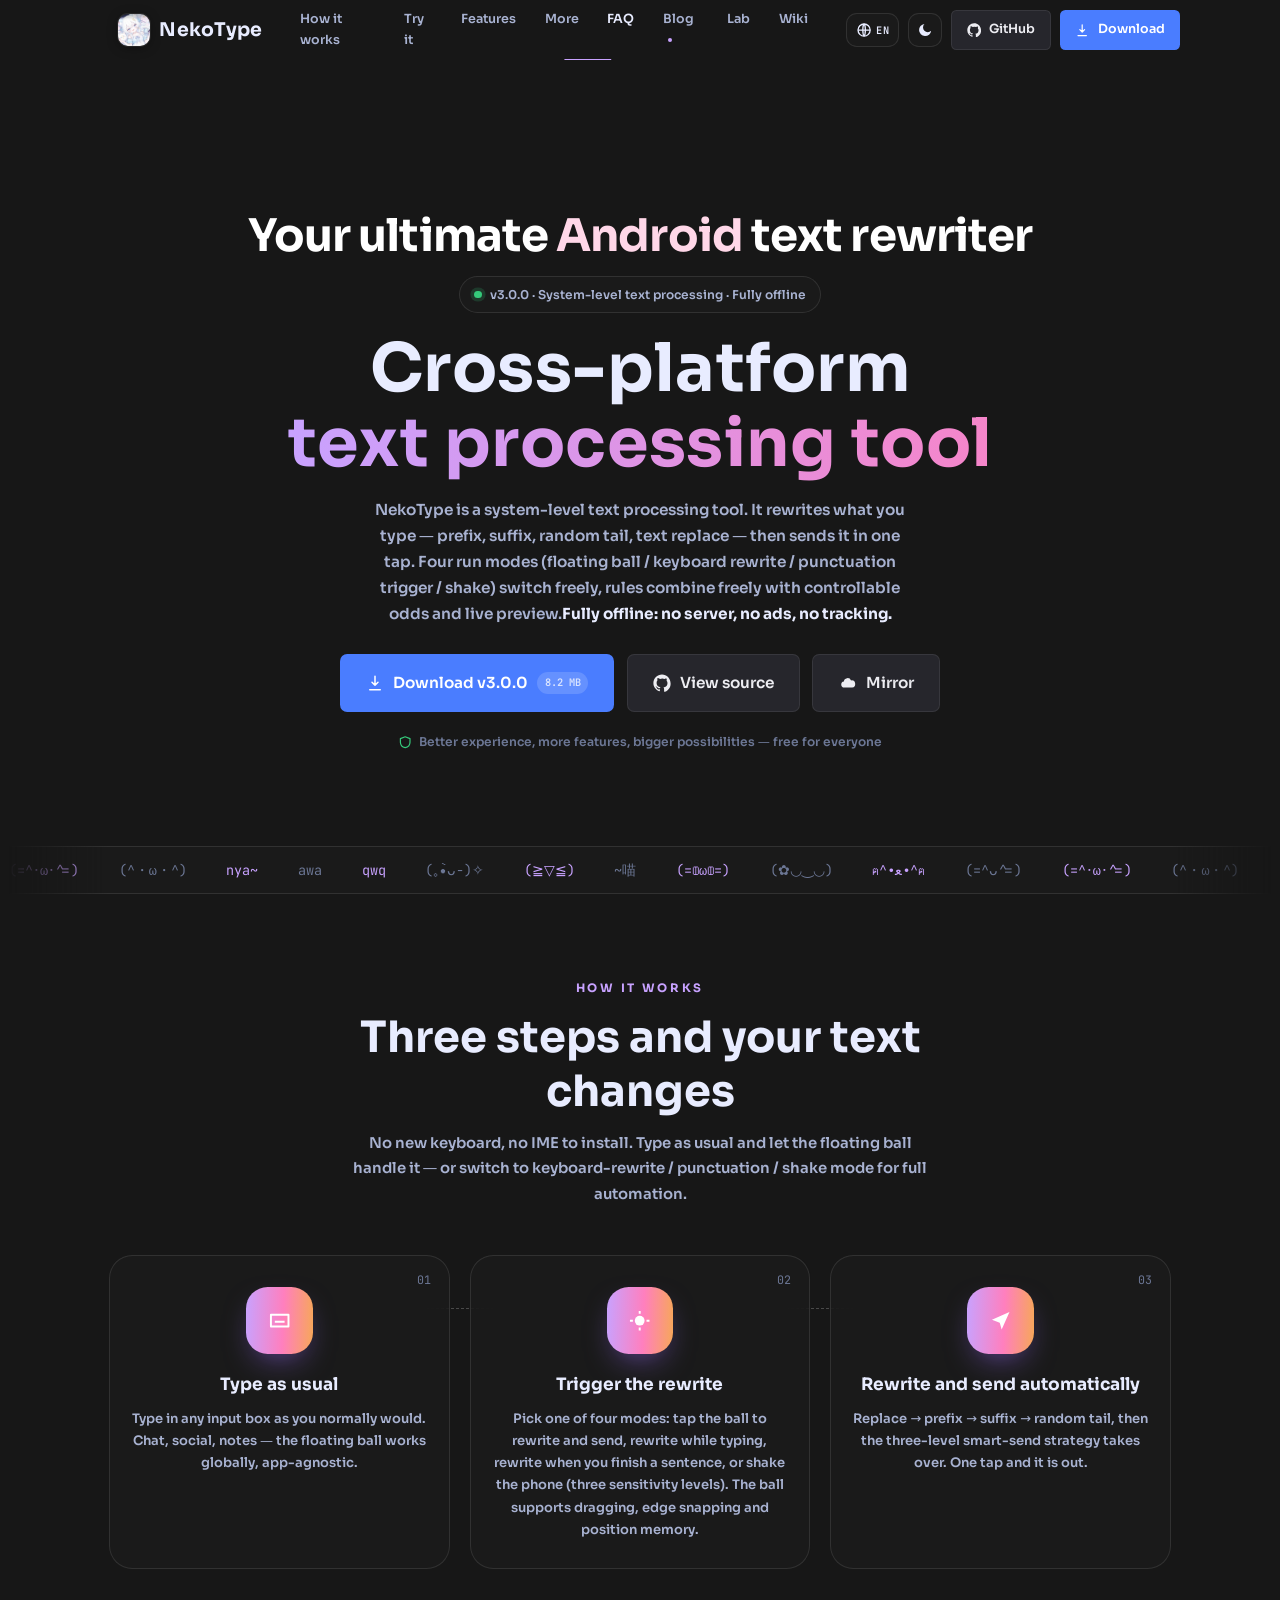
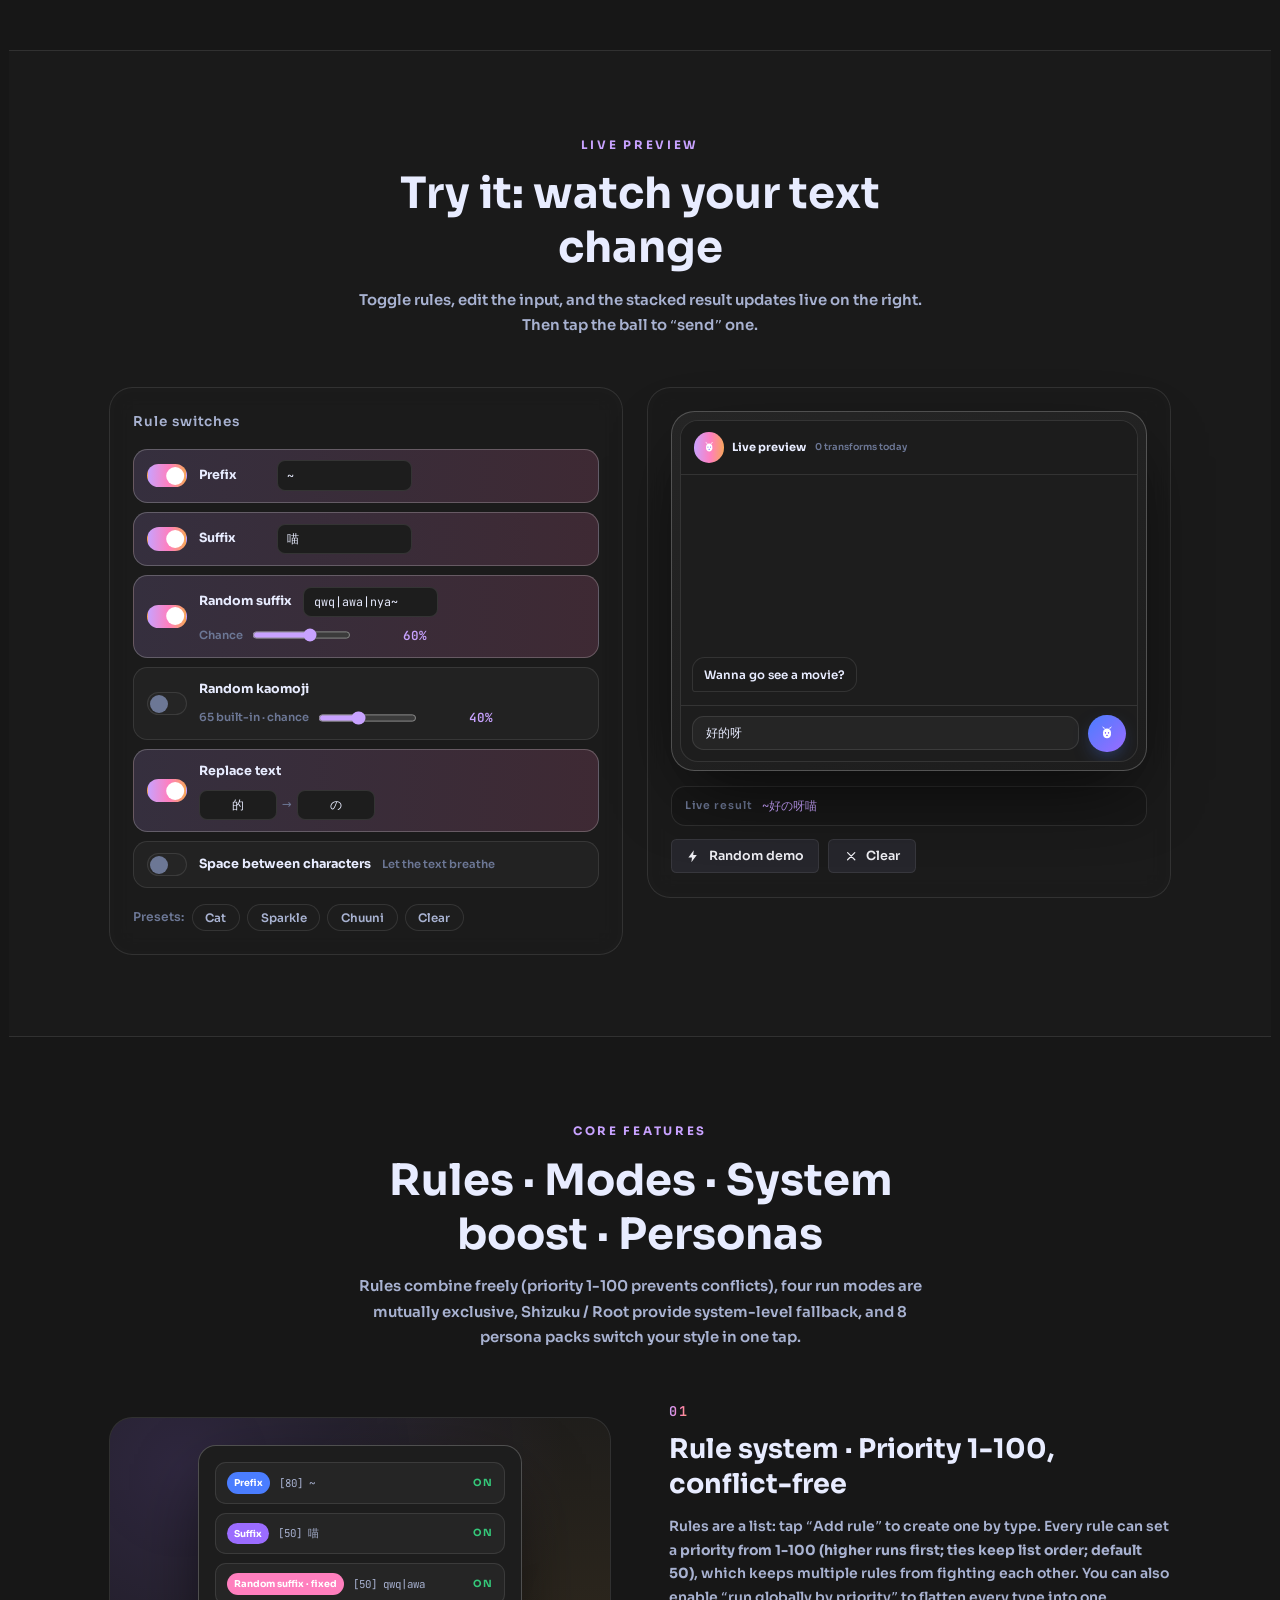
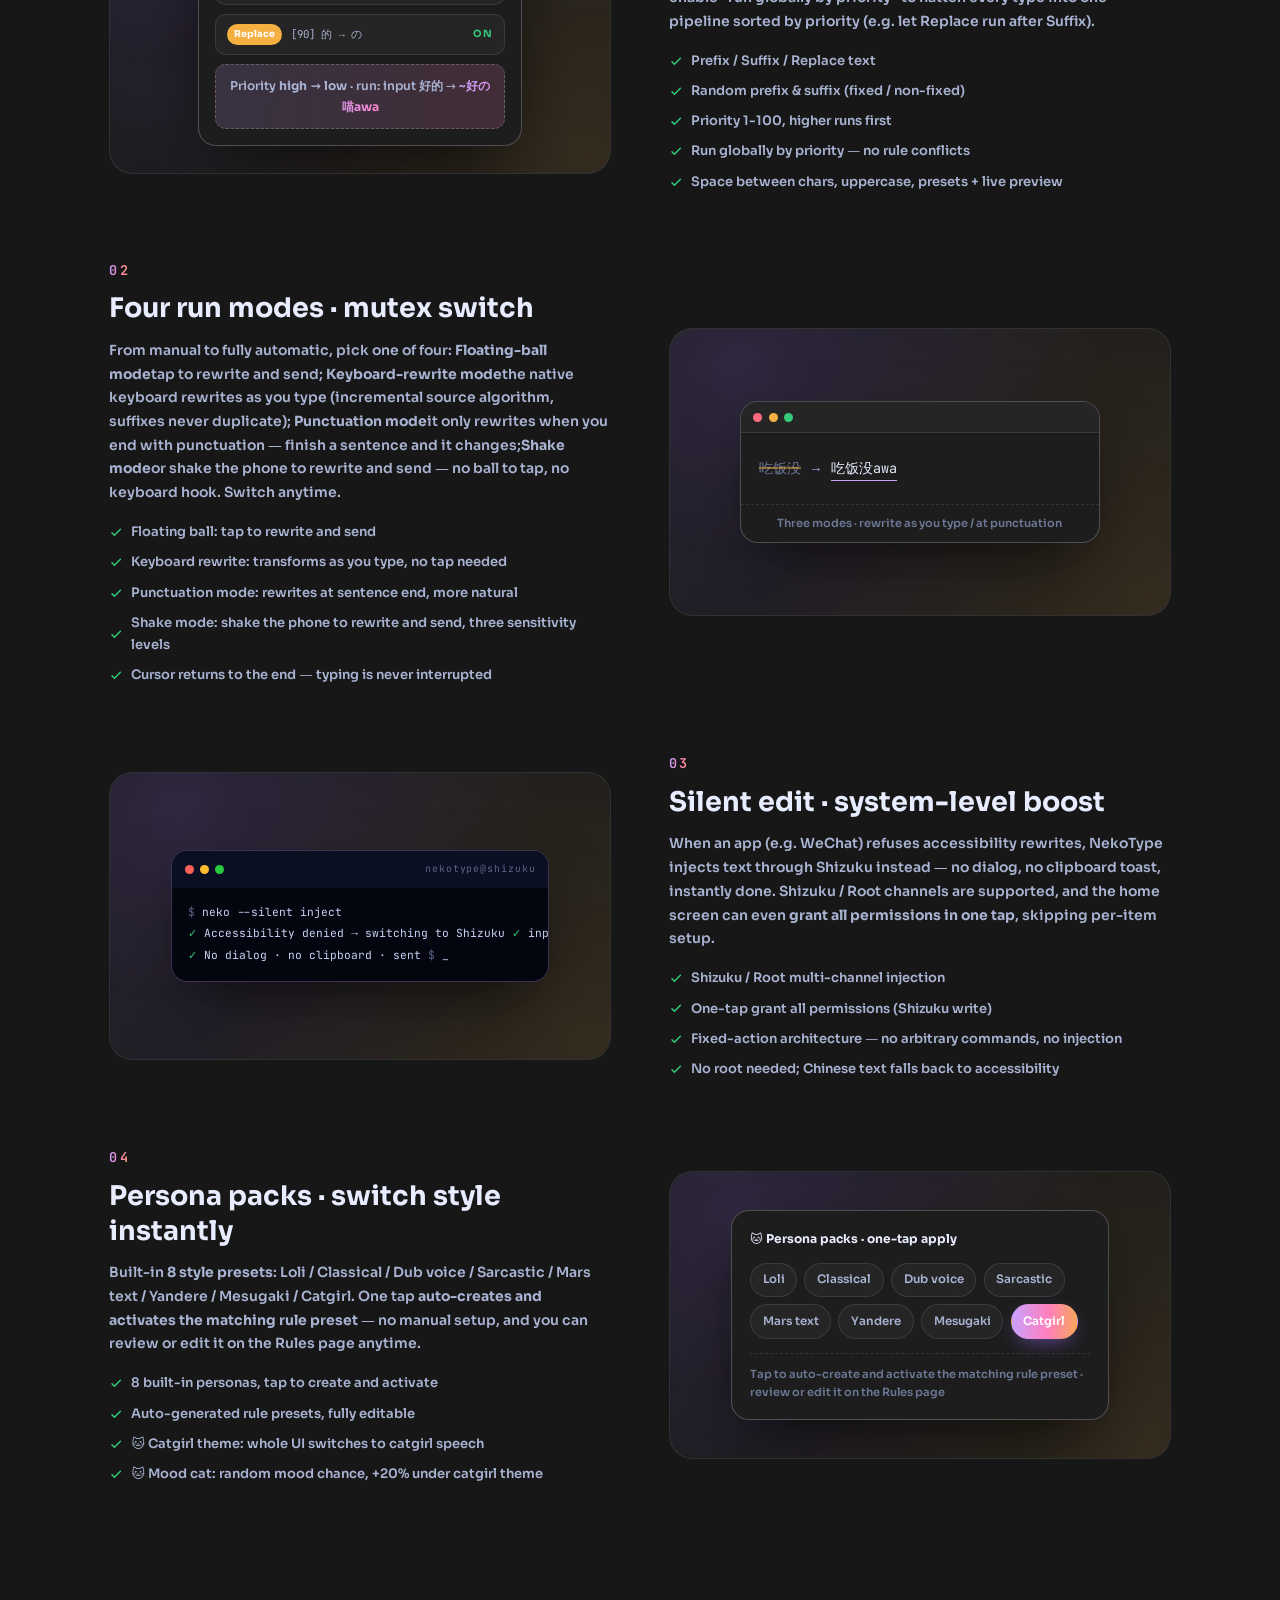
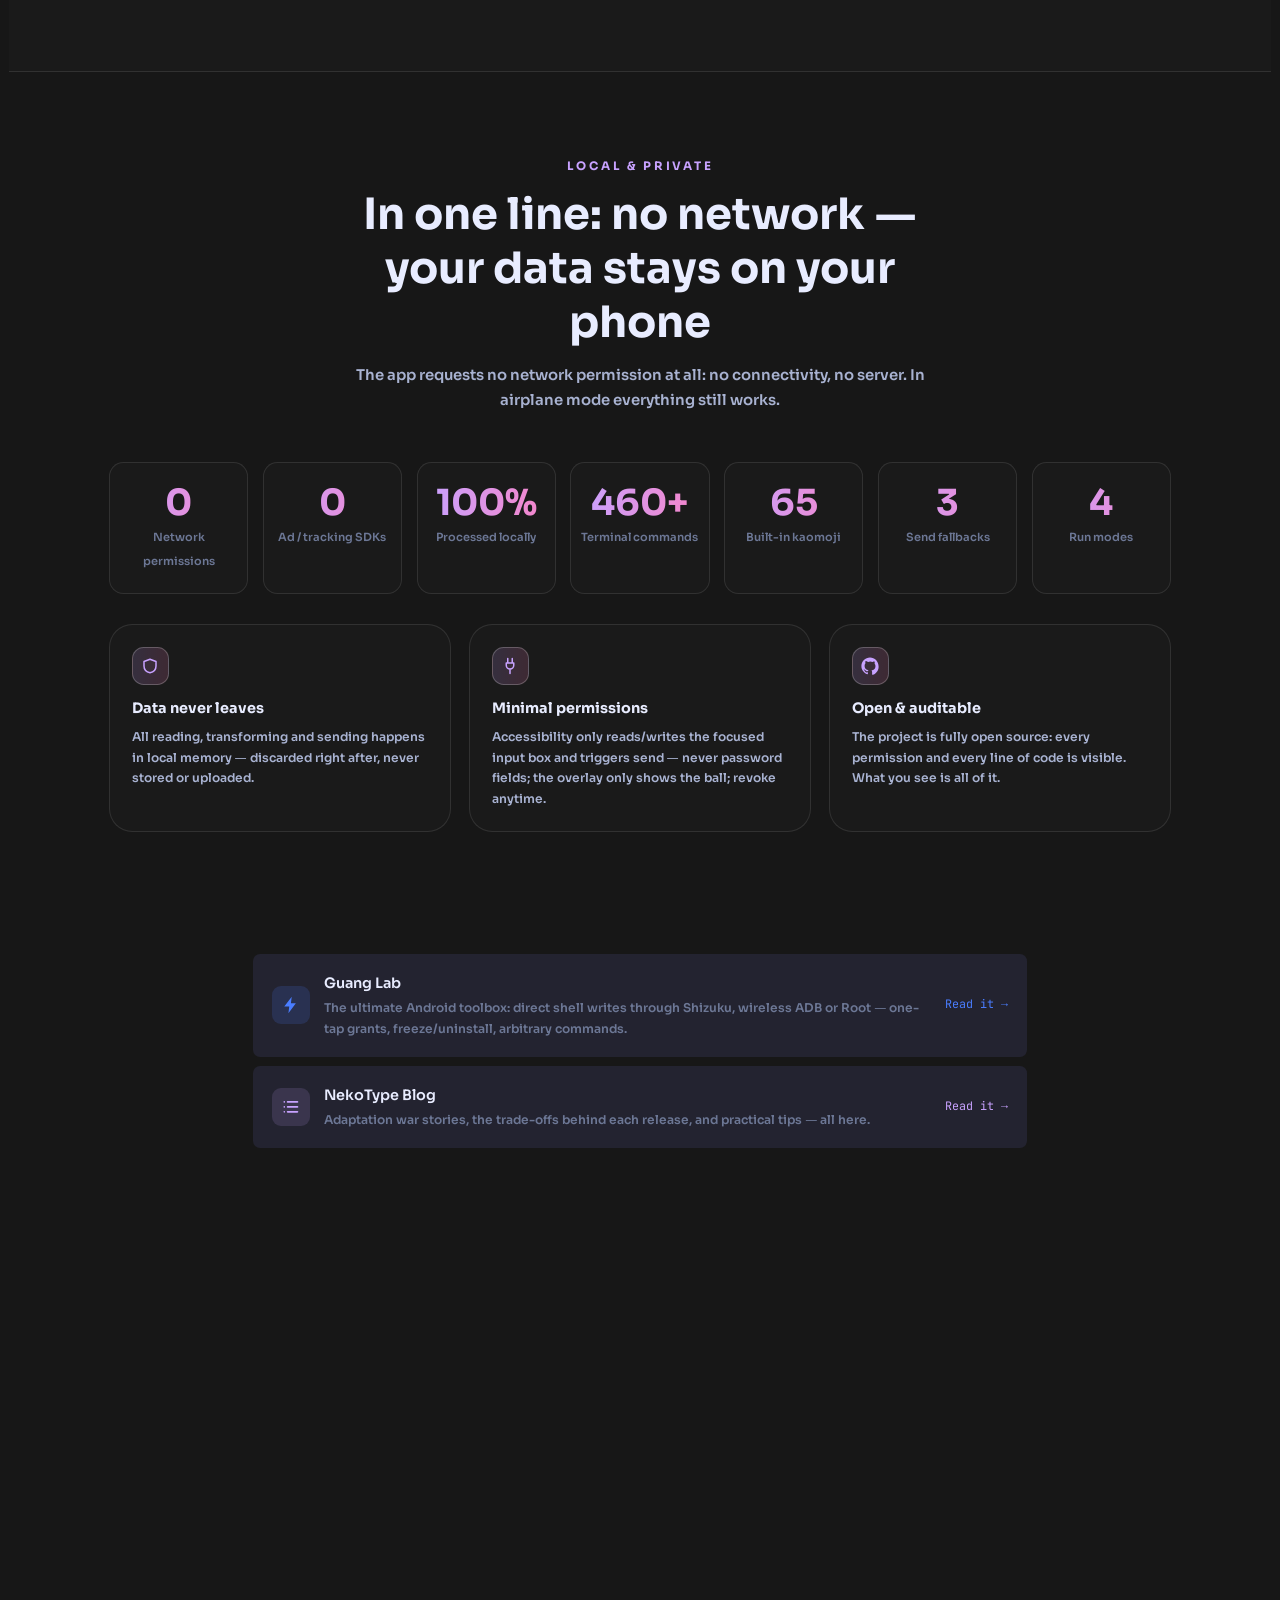
==== index.html @ 3c465253 "feat: 新增 /wiki/ 使用手册（13 章：安装权限/四模式/规则优先级/人设/注入/名单/终端/主题/隐私/模块/排查/版本史/校验），接进导航与页脚" ====
<!DOCTYPE html>
<html lang="zh-CN" data-theme="dark">
<head>
  <meta charset="UTF-8" />
  <meta name="viewport" content="width=device-width, initial-scale=1.0, viewport-fit=cover" />
  <meta name="color-scheme" content="dark light" />
  <title>NekoType · 全平台通用文本处理工具</title>
  <meta name="description" content="NekoType 是一款全平台通用的文本处理工具：屏幕边缘常驻悬浮球，一键为输入框文本应用前缀/后缀/随机尾缀/文本替换并自动发送。完全离线、无广告、无追踪。" />
  <meta http-equiv="content-language" content="zh-CN" />
  <meta name="language" content="zh-CN" />
  <meta property="og:locale" content="zh_CN" />
  <meta property="og:site_name" content="NekoType" />
  <link rel="alternate" hreflang="zh-CN" href="https://nekotype.top/" />
  <link rel="alternate" hreflang="x-default" href="https://nekotype.top/" />
  <meta name="theme-color" content="#0A0E1E" media="(prefers-color-scheme: dark)" />
  <meta name="theme-color" content="#F5F5F7" media="(prefers-color-scheme: light)" />

  <meta property="og:title" content="NekoType · 一键改写，一键发出" />
  <meta property="og:description" content="悬浮球 · 全平台文本处理工具 · 完全离线" />
  <!-- 换域名时改这一行 + 根目录 CNAME 文件，全站仅此两处写死了域名 -->
  <meta property="og:image" content="https://nekotype.top/assets/index.jpg" />
  <meta property="og:type" content="website" />

  <!-- 标签页图标 = NekoType 自己的图标（assets/index.jpg 缩小版，原图 247KB 不能直接当 favicon） -->
  <link rel="icon" type="image/png" sizes="32x32" href="assets/icon-32.png?v=2.9.1.52" />
  <link rel="icon" type="image/png" sizes="48x48" href="assets/icon-48.png?v=2.9.1.52" />
  <link rel="icon" type="image/png" sizes="192x192" href="assets/icon-192.png?v=2.9.1.52" />
  <link rel="apple-touch-icon" sizes="180x180" href="assets/icon-180.png?v=2.9.1.52" />

  <!-- 字体全部自托管在 assets/fonts/，不再依赖 fonts.googleapis.com（国内打不开） -->

  <!-- 首屏用到的两个字重：提前拉，别等布局后才发现要字体 -->
  <link rel="preload" as="font" type="font/woff2" crossorigin href="assets/fonts/sora-700.woff2" />
  <link rel="stylesheet" href="assets/css/style.css?v=2.9.1.52" />
</head>
<body>
  <div class="loadbar" id="loadBar" aria-hidden="true"></div>
  <!-- 背景为纯色（纯灰 / 纯白）：不再有星空 canvas、彩色光斑、漂浮颜文字 -->

  <!-- 可复用 SVG 图标库 -->
  <svg width="0" height="0" style="position:absolute" aria-hidden="true">
    <defs>
      <symbol id="i-neko" viewBox="0 0 64 64">
        <path d="M21 17 L14 8 L26 15 Z" fill="currentColor" opacity=".95"/>
        <path d="M43 17 L50 8 L38 15 Z" fill="currentColor" opacity=".95"/>
        <path d="M32 16 C23.6 16 18 22.2 18 29.6 V37 C18 44.6 24.4 51 32 51 C39.6 51 46 44.6 46 37 V29.6 C46 22.2 40.4 16 32 16 Z" fill="currentColor"/>
        <ellipse cx="26.5" cy="31.5" rx="2.3" ry="3" fill="#7C5CFF"/>
        <ellipse cx="37.5" cy="31.5" rx="2.3" ry="3" fill="#7C5CFF"/>
        <path d="M32 38.5 C30.2 38.5 28.8 39.7 28.8 41.1 C28.8 42.5 30.2 43.7 32 43.7 C33.8 43.7 35.2 42.5 35.2 41.1 C35.2 39.7 33.8 38.5 32 38.5 Z" fill="#7C5CFF"/>
      </symbol>
      <symbol id="i-paw" viewBox="0 0 24 24">
        <ellipse cx="12" cy="15.5" rx="4.6" ry="3.8" fill="currentColor"/>
        <circle cx="6.5" cy="9.5" r="1.9" fill="currentColor"/>
        <circle cx="17.5" cy="9.5" r="1.9" fill="currentColor"/>
        <circle cx="9.3" cy="6" r="1.6" fill="currentColor"/>
        <circle cx="14.7" cy="6" r="1.6" fill="currentColor"/>
      </symbol>
      <symbol id="i-github" viewBox="0 0 24 24"><path fill="currentColor" d="M12 .5C5.7.5.5 5.7.5 12c0 5.1 3.3 9.4 7.9 10.9.6.1.8-.2.8-.5v-2c-3.2.7-3.9-1.4-3.9-1.4-.5-1.3-1.3-1.7-1.3-1.7-1-.7.1-.7.1-.7 1.2.1 1.8 1.2 1.8 1.2 1 1.8 2.7 1.3 3.4 1 .1-.8.4-1.3.8-1.6-2.6-.3-5.3-1.3-5.3-5.7 0-1.3.5-2.3 1.2-3.1-.1-.3-.5-1.5.1-3.1 0 0 1-.3 3.3 1.2a11.5 11.5 0 0 1 6 0C17 5.6 18 5.9 18 5.9c.6 1.6.2 2.8.1 3.1.8.8 1.2 1.8 1.2 3.1 0 4.4-2.7 5.4-5.3 5.7.4.4.8 1.1.8 2.2v3.3c0 .3.2.6.8.5 4.6-1.5 7.9-5.8 7.9-10.9C23.5 5.7 18.3.5 12 .5z"/></symbol>
      <symbol id="i-download" viewBox="0 0 24 24"><path fill="none" stroke="currentColor" stroke-width="2" stroke-linecap="round" stroke-linejoin="round" d="M12 3v12m0 0l-4-4m4 4l4-4M5 21h14"/></symbol>
      <symbol id="i-cloud" viewBox="0 0 24 24"><path fill="currentColor" d="M7 18a4 4 0 01-.5-7.97 5 5 0 019.58-1.53A4.5 4.5 0 0117.5 18z"/></symbol>
      <symbol id="i-bolt" viewBox="0 0 24 24"><path fill="currentColor" d="M13 2L4 14h6l-1 8 9-12h-6z"/></symbol>
      <symbol id="i-shield" viewBox="0 0 24 24"><path fill="none" stroke="currentColor" stroke-width="2" stroke-linejoin="round" d="M12 3l8 3v6c0 5-3.4 8-8 9-4.6-1-8-4-8-9V6z"/></symbol>
      <symbol id="i-terminal" viewBox="0 0 24 24"><path fill="none" stroke="currentColor" stroke-width="2" stroke-linecap="round" stroke-linejoin="round" d="M4 5h16v14H4zM7 9l3 3-3 3m5 1h4"/></symbol>
      <symbol id="i-list" viewBox="0 0 24 24"><path fill="none" stroke="currentColor" stroke-width="2" stroke-linecap="round" d="M8 6h12M8 12h12M8 18h12M4 6h.01M4 12h.01M4 18h.01"/></symbol>
      <symbol id="i-keyboard" viewBox="0 0 24 24"><path fill="none" stroke="currentColor" stroke-width="2" stroke-linejoin="round" d="M3 6h18v12H3zM7 9h.01M11 9h.01M15 9h.01M7 13h10"/></symbol>
      <symbol id="i-ghost" viewBox="0 0 24 24"><path fill="none" stroke="currentColor" stroke-width="2" stroke-linejoin="round" d="M5 21v-9a7 7 0 0114 0v9l-2.5-2-2.5 2-2-2-2 2-2.5-2zM9 11h.01M15 11h.01"/></symbol>
      <symbol id="i-ban" viewBox="0 0 24 24"><circle cx="12" cy="12" r="9" fill="none" stroke="currentColor" stroke-width="2"/><path fill="none" stroke="currentColor" stroke-width="2" stroke-linecap="round" d="M6 6l12 12"/></symbol>
      <symbol id="i-send" viewBox="0 0 24 24"><path fill="currentColor" d="M3 11l18-8-8 18-2-7z"/></symbol>
      <symbol id="i-log" viewBox="0 0 24 24"><path fill="none" stroke="currentColor" stroke-width="2" stroke-linecap="round" stroke-linejoin="round" d="M5 4h10l4 4v12H5zM14 4v5h5M8 13h8M8 17h5"/></symbol>
      <symbol id="i-database" viewBox="0 0 24 24"><path fill="none" stroke="currentColor" stroke-width="2" d="M12 4c4.4 0 8 1.3 8 3s-3.6 3-8 3-8-1.3-8-3 3.6-3 8-3zM4 7v5c0 1.7 3.6 3 8 3s8-1.3 8-3V7M4 12v5c0 1.7 3.6 3 8 3s8-1.3 8-3v-5"/></symbol>
      <symbol id="i-globe" viewBox="0 0 24 24"><circle cx="12" cy="12" r="9" fill="none" stroke="currentColor" stroke-width="2"/><path fill="none" stroke="currentColor" stroke-width="2" d="M3 12h18M12 3c2.5 2.5 2.5 15 0 18M12 3c-2.5 2.5-2.5 15 0 18"/></symbol>
      <symbol id="i-lock" viewBox="0 0 24 24"><rect x="5" y="11" width="14" height="9" rx="2" fill="none" stroke="currentColor" stroke-width="2"/><path fill="none" stroke="currentColor" stroke-width="2" d="M8 11V7a4 4 0 018 0v4"/></symbol>
      <symbol id="i-heart" viewBox="0 0 24 24"><path fill="currentColor" d="M12 21s-7-4.5-9.5-9C1 8.5 3 5 6.5 5 8.5 5 12 8 12 8s3.5-3 5.5-3C21 5 23 8.5 21.5 12 19 16.5 12 21 12 21z"/></symbol>
      <symbol id="i-plug" viewBox="0 0 24 24"><path fill="none" stroke="currentColor" stroke-width="2" stroke-linecap="round" stroke-linejoin="round" d="M9 2v6M15 2v6M7 8h10v3a5 5 0 01-5 5 5 5 0 01-5-5zM12 16v6"/></symbol>
      <symbol id="i-fab" viewBox="0 0 24 24"><circle cx="12" cy="12" r="5" fill="currentColor"/><path fill="none" stroke="currentColor" stroke-width="2" d="M12 2v3M12 19v3M2 12h3M19 12h3"/></symbol>
      <symbol id="i-check" viewBox="0 0 24 24"><path fill="none" stroke="currentColor" stroke-width="2.5" stroke-linecap="round" stroke-linejoin="round" d="M5 13l4 4L19 7"/></symbol>
      <symbol id="i-arrow" viewBox="0 0 24 24"><path fill="none" stroke="currentColor" stroke-width="2" stroke-linecap="round" stroke-linejoin="round" d="M5 12h14M13 6l6 6-6 6"/></symbol>
      <symbol id="i-star" viewBox="0 0 24 24"><path fill="currentColor" d="M12 2l3 6.5 7 1-5 4.8 1.3 7L12 18l-6.3 3.3L7 14.3 2 9.5l7-1z"/></symbol>
      <symbol id="i-sun" viewBox="0 0 24 24"><circle cx="12" cy="12" r="4" fill="none" stroke="currentColor" stroke-width="2"/><path fill="none" stroke="currentColor" stroke-width="2" stroke-linecap="round" d="M12 2v2M12 20v2M2 12h2M20 12h2M5 5l1.5 1.5M17.5 17.5L19 19M19 5l-1.5 1.5M6.5 17.5L5 19"/></symbol>
      <symbol id="i-moon" viewBox="0 0 24 24"><path fill="currentColor" d="M21 13a9 9 0 11-10-10 7 7 0 0010 10z"/></symbol>
      <symbol id="i-menu" viewBox="0 0 24 24"><path fill="none" stroke="currentColor" stroke-width="2" stroke-linecap="round" d="M4 7h16M4 12h16M4 17h16"/></symbol>
      <symbol id="i-swap" viewBox="0 0 24 24"><path fill="none" stroke="currentColor" stroke-width="2" stroke-linecap="round" stroke-linejoin="round" d="M4 8h13m0 0l-3-3m3 3l-3 3M20 16H7m0 0l3-3m-3 3l3 3"/></symbol>
      <symbol id="i-close" viewBox="0 0 24 24"><path fill="none" stroke="currentColor" stroke-width="2" stroke-linecap="round" d="M6 6l12 12M18 6L6 18"/></symbol>
    </defs>
  </svg>

  <!-- 顶部导航 -->
  <header class="nav" id="nav">
    <div class="nav__inner container">
      <a class="brand" href="#top" aria-label="NekoType 首页">
        <span class="brand__logo brand__logo--img"><img src="assets/logo-72.png" alt="" width="36" height="36" decoding="async" /></span>
        <span class="brand__name">NekoType</span>
      </a>
      <nav class="nav__links" aria-label="主导航">
        <a href="#how">原理</a>
        <a href="#demo">试一试</a>
        <a href="#features">特性</a>
        <a href="#more">更多</a>
        <a href="#faq">FAQ</a>
        <a href="/Blog/" class="nav__blog">博客<span class="nav__blog-dot" aria-hidden="true"></span></a>
        <a href="/starlight/">实验室</a>
        <a href="/wiki/">Wiki</a>
      </nav>
      <div class="nav__actions">
        <div class="lang" id="langPicker">
          <button class="theme-toggle lang__btn" id="langBtn" type="button" aria-label="语言 / Language" title="语言 / Language">
            <svg width="18" height="18"><use href="#i-globe"/></svg>
            <span class="lang__code" data-lang-code>简</span>
          </button>
          <div class="lang__menu" id="langMenu" role="menu">
            <button type="button" role="menuitem" data-lang="system">跟随系统<span class="lang__hint">System</span></button>
            <button type="button" role="menuitem" data-lang="zh-Hans">简体中文</button>
            <button type="button" role="menuitem" data-lang="zh-Hant">繁體中文</button>
            <button type="button" role="menuitem" data-lang="en">English</button>
          </div>
        </div>
        <button class="theme-toggle" id="themeToggle" type="button" aria-label="切换主题" title="切换亮/暗主题">
          <svg class="ico-moon" width="18" height="18"><use href="#i-moon"/></svg>
          <svg class="ico-sun" width="18" height="18"><use href="#i-sun"/></svg>
        </button>
        <a class="btn btn--ghost btn--sm" href="https://github.com/Yukstarlight/NekoType" target="_blank" rel="noopener">
          <svg width="16" height="16"><use href="#i-github"/></svg><span>GitHub</span>
        </a>
        <a class="btn btn--primary btn--sm" href="#download">
          <svg width="16" height="16"><use href="#i-download"/></svg><span>下载</span>
        </a>
        <button class="nav__burger" id="burger" type="button" aria-label="菜单" aria-expanded="false">
          <svg width="22" height="22"><use href="#i-menu"/></svg>
        </button>
      </div>
    </div>
    <div class="nav__mobile" id="mobileMenu" aria-hidden="true">
      <a href="#how">原理</a><a href="#demo">试一试</a><a href="#features">特性</a>
      <a href="#more">更多</a><a href="#faq">FAQ</a><a href="#download">下载</a>
    </div>
  </header>

  <main id="top">
    <!-- HERO -->
    <section class="hero">
      <div class="container hero__grid">
        <div class="hero__copy reveal">
          <p class="hero__kicker">您的终极 <span class="kicker-os">Android</span> 文本改写器</p>
          <span class="pill pill--badge hero__badge">
            <span class="dot"></span> v3.0.0 · 系统级文本处理 · 完全离线
          </span>
          <h1 class="hero__title">
            全平台通用的<br><span class="grad-text">文本处理工具</span>
          </h1>
          <p class="hero__sub">
            NekoType 是一款系统级文本处理工具：一键为输入框内容应用前缀、后缀、随机尾缀、文本替换等规则并自动发送。四种运行模式（悬浮球 / 篡改键盘 / 断句追加 / 摇一摇）自由切换，规则自由组合、概率可控、实时预览。<strong>完全离线运行，无服务器、无广告、无追踪。</strong>
          </p>
          <div class="hero__cta">
            <a class="btn btn--primary btn--lg" id="heroDownload" href="https://github.com/Yukstarlight/NekoType/releases/download/NekoType-latestversion/NekoType-v3.0.0.apk" target="_blank" rel="noopener">
              <svg width="20" height="20"><use href="#i-download"/></svg>
              <span>下载 v3.0.0</span>
              <span class="btn__meta">8.2 MB</span>
            </a>
            <a class="btn btn--ghost btn--lg" href="https://github.com/Yukstarlight/NekoType" target="_blank" rel="noopener">
              <svg width="20" height="20"><use href="#i-github"/></svg><span>查看源码</span>
            </a>
            <a class="btn btn--ghost btn--lg" href="#download" data-dl-open>
              <svg width="20" height="20"><use href="#i-cloud"/></svg><span>备用下载</span>
            </a>
          </div>
          <p class="hero__trust">
            <svg width="16" height="16"><use href="#i-shield"/></svg>
            更强的体验，更多的功能，更大的可能，对所有人免费
          </p>
        </div>

      </div>

      <!-- 颜文字跑马灯 -->
      <div class="marquee" aria-hidden="true">
        <div class="marquee__track">
          <span>(=^･ω･^=)</span><span>(^・ω・^)</span><span>nya~</span><span>awa</span><span>qwq</span><span>(｡•̀ᴗ-)✧</span><span>(≧▽≦)</span><span>~喵</span><span>(=ↀωↀ=)</span><span>(✿◡‿◡)</span><span>ฅ^•ﻌ•^ฅ</span><span>(=^ᴗ^=)</span>
          <span>(=^･ω･^=)</span><span>(^・ω・^)</span><span>nya~</span><span>awa</span><span>qwq</span><span>(｡•̀ᴗ-)✧</span><span>(≧▽≦)</span><span>~喵</span><span>(=ↀωↀ=)</span><span>(✿◡‿◡)</span><span>ฅ^•ﻌ•^ฅ</span><span>(=^ᴗ^=)</span>
        </div>
      </div>
    </section>

    <!-- 原理 / 三步 -->
    <section class="section" id="how">
      <div class="container">
        <header class="section__head reveal">
          <span class="kicker">原理</span>
          <h2 class="section__title">三步，句子就变了样</h2>
          <p class="section__lead">不用换键盘、不用装输入法。你照常打字，剩下交给悬浮球——或切到篡改键盘 / 断句追加 / 摇一摇模式全自动。</p>
        </header>
        <ol class="steps">
          <li class="step reveal">
            <span class="step__num">01</span>
            <span class="step__ico"><svg width="26" height="26"><use href="#i-keyboard"/></svg></span>
            <h3>正常打字</h3>
            <p>在任意输入框里像平时一样输入文本。即时通讯、社交、笔记——悬浮球不依赖特定应用，全局可用。</p>
          </li>
          <li class="step reveal" data-reveal-delay="90">
            <span class="step__num">02</span>
            <span class="step__ico"><svg width="26" height="26"><use href="#i-fab"/></svg></span>
            <h3>触发变换</h3>
            <p>四种模式任选：点悬浮球改写发送、篡改键盘模式打字即变、断句追加模式打完一句自动改、摇一摇模式摇一下就改。悬浮球支持拖动摆放、边缘吸附、位置持久记忆。</p>
          </li>
          <li class="step reveal" data-reveal-delay="180">
            <span class="step__num">03</span>
            <span class="step__ico"><svg width="26" height="26"><use href="#i-send"/></svg></span>
            <h3>自动改写并发送</h3>
            <p>文本替换 → 前缀 → 后缀 → 随机尾缀，再走三级智能发送策略，一键到底，话就发出去了。</p>
          </li>
        </ol>
      </div>
    </section>

    <!-- 效果预览 / 互动演示 -->
    <section class="section section--alt" id="demo">
      <div class="container">
        <header class="section__head reveal">
          <span class="kicker">效果预览</span>
          <h2 class="section__title">亲手试试，文本怎么变</h2>
          <p class="section__lead">勾选规则、修改输入，右侧实时预览叠加结果，再点悬浮球「发送」一条试试。</p>
        </header>

        <div class="demo">
          <!-- 规则面板 -->
          <div class="demo__rules reveal">
            <h3 class="demo__sub">规则开关</h3>
            <ul class="rule-list" id="ruleList">
              <li class="rule-item" data-rule="prefix">
                <label class="switch"><input type="checkbox" checked data-key="prefix"><span class="switch__track"></span></label>
                <div class="rule-item__body">
                  <b>前缀</b>
                  <input class="rule-input" type="text" value="~" data-key="prefix-val" maxlength="12" />
                </div>
              </li>
              <li class="rule-item" data-rule="suffix">
                <label class="switch"><input type="checkbox" checked data-key="suffix"><span class="switch__track"></span></label>
                <div class="rule-item__body">
                  <b>后缀</b>
                  <input class="rule-input" type="text" value="喵" data-key="suffix-val" maxlength="12" />
                </div>
              </li>
              <li class="rule-item" data-rule="randSuffix">
                <label class="switch"><input type="checkbox" checked data-key="randSuffix"><span class="switch__track"></span></label>
                <div class="rule-item__body">
                  <b>随机后缀</b>
                  <input class="rule-input" type="text" value="qwq|awa|nya~" data-key="randSuffix-val" maxlength="40" />
                  <span class="rule-item__hint">触发概率 <input class="range" type="range" min="1" max="100" value="60" data-key="randSuffix-p" /> <b class="range-val" data-key="randSuffix-pv">60%</b></span>
                </div>
              </li>
              <li class="rule-item" data-rule="kaomoji">
                <label class="switch"><input type="checkbox" data-key="kaomoji"><span class="switch__track"></span></label>
                <div class="rule-item__body">
                  <b>随机颜文字</b>
                  <span class="rule-item__hint">内置 65 种 · 触发概率 <input class="range" type="range" min="1" max="100" value="40" data-key="kaomoji-p" /> <b class="range-val" data-key="kaomoji-pv">40%</b></span>
                </div>
              </li>
              <li class="rule-item" data-rule="replace">
                <label class="switch"><input type="checkbox" checked data-key="replace"><span class="switch__track"></span></label>
                <div class="rule-item__body">
                  <b>替换文本</b>
                  <span class="rule-item__pair">
                    <input class="rule-input rule-input--sm" type="text" value="的" data-key="replace-from" maxlength="6" /> →
                    <input class="rule-input rule-input--sm" type="text" value="の" data-key="replace-to" maxlength="6" />
                  </span>
                </div>
              </li>
              <li class="rule-item" data-rule="space">
                <label class="switch"><input type="checkbox" data-key="space"><span class="switch__track"></span></label>
                <div class="rule-item__body"><b>字符间加空格</b><span class="rule-item__hint">让句子透气</span></div>
              </li>
            </ul>
            <div class="demo__preset">
              <span>预设：</span>
              <button class="chip-btn" data-preset="cat">猫语</button>
              <button class="chip-btn" data-preset="kira">闪闪</button>
              <button class="chip-btn" data-preset="weeb">中二</button>
              <button class="chip-btn" data-preset="clean">清空</button>
            </div>
          </div>

          <!-- 聊天预览 -->
          <div class="demo__chat reveal" data-reveal-delay="120">
            <div class="phone phone--mini">
              <div class="phone__screen phone__screen--mini">
                <div class="chat-head chat-head--mini">
                  <span class="chat-head__ava"><svg width="16" height="16" style="color:#fff"><use href="#i-neko"/></svg></span>
                  <b>效果预览</b><small id="chatCount">今日变换 0 次</small>
                </div>
                <div class="chat-body chat-body--mini" id="demoChat">
                  <div class="bubble bubble--in">想去看电影嘛？</div>
                </div>
                <div class="chat-input chat-input--mini">
                  <input class="chat-input__field" id="demoInput" type="text" value="好的呀" placeholder="输入点啥…" maxlength="60" />
                  <button class="fab fab--mini" id="demoFab" aria-label="点一下悬浮球发送" title="点一下悬浮球 · 发送">
                    <svg width="20" height="20" style="color:#fff"><use href="#i-neko"/></svg>
                  </button>
                </div>
              </div>
            </div>
            <div class="preview-bar">
              <span class="preview-bar__label">实时预览</span>
              <code class="preview-bar__out" id="previewOut">~好的の喵awa</code>
            </div>
            <div class="demo__actions">
              <button class="btn btn--ghost btn--sm" id="randomDemo" type="button">
                <svg width="16" height="16"><use href="#i-bolt"/></svg><span>随机演示</span>
              </button>
              <button class="btn btn--ghost btn--sm" id="clearChat" type="button">
                <svg width="16" height="16"><use href="#i-close"/></svg><span>清空</span>
              </button>
            </div>
          </div>
        </div>
      </div>
    </section>

    <!-- 核心特性 三大块 -->
    <section class="section" id="features">
      <div class="container">
        <header class="section__head reveal">
          <span class="kicker">核心特性</span>
          <h2 class="section__title">规则 · 模式 · 系统增强 · 人设语气</h2>
          <p class="section__lead">规则自由组合（优先级 1-100 防冲突），四种运行模式互斥切换，Shizuku / Root 系统级兜底，还有 8 套人设语气包一键换人设。</p>
        </header>

        <article class="feature-block reveal">
          <div class="feature-block__visual feature-visual feature-visual--rules">
            <div class="rule-card">
              <div class="rule-card__row"><span class="tag tag--pre">前缀</span><code>[80] ~</code><span class="rule-card__on">开</span></div>
              <div class="rule-card__row"><span class="tag tag--suf">后缀</span><code>[50] 喵</code><span class="rule-card__on">开</span></div>
              <div class="rule-card__row"><span class="tag tag--rnd">随机后缀·固定</span><code>[50] qwq|awa</code><span class="rule-card__on">开</span></div>
              <div class="rule-card__row"><span class="tag tag--rep">替换</span><code>[90] 的 → の</code><span class="rule-card__on">开</span></div>
              <div class="rule-card__preview">优先级 <b>大 → 小</b> 执行：输入 <b>好的</b> → <b class="grad-text">~好の喵awa</b></div>
            </div>
          </div>
          <div class="feature-block__copy">
            <span class="feature-block__num">01</span>
            <h3>规则系统 · 优先级 1-100 防冲突</h3>
            <p>规则页采用列表模型，点「添加规则」即可按类型创建。每条规则都能设<strong>优先级 1-100（数字越大越先执行，同级按列表顺序，默认 50）</strong>，从根上避免多条规则互相打架；还可开启「按等级全局执行」，让所有类型打散、严格按等级从大到小走一条流水线（例如让「替换」在后缀之后生效）。</p>
            <ul class="ticks">
              <li><svg width="16" height="16"><use href="#i-check"/></svg> 前缀 / 后缀 / 替换文本</li>
              <li><svg width="16" height="16"><use href="#i-check"/></svg> 随机前缀·后缀（固定 / 不固定两种）</li>
              <li><svg width="16" height="16"><use href="#i-check"/></svg> 优先级 1-100，数字越大越先执行</li>
              <li><svg width="16" height="16"><use href="#i-check"/></svg> 按等级全局执行，杜绝规则冲突</li>
              <li><svg width="16" height="16"><use href="#i-check"/></svg> 字符加空格、转大写、多套预设 + 效果预览</li>
            </ul>
          </div>
        </article>

        <article class="feature-block feature-block--rev reveal">
          <div class="feature-block__visual feature-visual feature-visual--kbd">
            <div class="kbd-mock">
              <div class="kbd-mock__bar"><span></span><span></span><span></span></div>
              <div class="kbd-mock__type">
                <span class="kbd-mock__raw" id="kbdRaw">我今天好开心</span>
                <span class="kbd-mock__arrow">→</span>
                <span class="kbd-mock__out" id="kbdOut">我今天好开心喵</span>
              </div>
              <div class="kbd-mock__hint">三种模式 · 打字即变 / 断句即改</div>
            </div>
          </div>
          <div class="feature-block__copy">
            <span class="feature-block__num">02</span>
            <h3>四种运行模式 · 互斥切换</h3>
            <p>从手动到全自动，四种模式任选其一：<strong>悬浮球模式</strong>点一下改写发送；<strong>篡改键盘模式</strong>原生键盘打字即自动改（增量原文算法，后缀永不重复）；<strong>断句追加模式</strong>输入以标点结尾才篡改，打完一句自动改，更自然；<strong>摇一摇模式</strong>摇一下手机就改写发送，不用点球、也不拦键盘。随时切换。</p>
            <ul class="ticks">
              <li><svg width="16" height="16"><use href="#i-check"/></svg> 悬浮球模式：点一下即改写发送</li>
              <li><svg width="16" height="16"><use href="#i-check"/></svg> 篡改键盘模式：打字即变，无需点球</li>
              <li><svg width="16" height="16"><use href="#i-check"/></svg> 断句追加模式：标点结尾才改，更自然</li>
              <li><svg width="16" height="16"><use href="#i-check"/></svg> 摇一摇模式：摇一下即改写发送，三档灵敏度</li>
              <li><svg width="16" height="16"><use href="#i-check"/></svg> 写回自动移光标到末尾，不打断输入</li>
            </ul>
          </div>
        </article>

        <article class="feature-block reveal">
          <div class="feature-block__visual feature-visual feature-visual--silent">
            <div class="term">
              <div class="term__bar"><span class="dot dot--r"></span><span class="dot dot--y"></span><span class="dot dot--g"></span><small>nekotype@shizuku</small></div>
              <pre class="term__body"><span class="c-dim">$</span> neko --silent inject
<span class="c-ok">✓</span> 无障碍通道被拒 → 切换 Shizuku
<span class="c-ok">✓</span> input text: <span class="c-pri">"~好の喵awa"</span> <span class="c-dim">(17ms)</span>
<span class="c-ok">✓</span> 无弹窗 · 无剪贴板 · 已发送
<span class="c-dim">$</span> _</pre>
            </div>
          </div>
          <div class="feature-block__copy">
            <span class="feature-block__num">03</span>
            <h3>静默修改 · 系统级增强</h3>
            <p>当部分应用（如微信）拒绝无障碍改写时，自动改用 Shizuku 直接注入，全程无弹窗、无剪贴板提示，改完即走。支持 Shizuku / Root 多通道，首页还能<strong>一键授权所有权限</strong>，省去逐项点击。</p>
            <ul class="ticks">
              <li><svg width="16" height="16"><use href="#i-check"/></svg> Shizuku / Root 多通道注入</li>
              <li><svg width="16" height="16"><use href="#i-check"/></svg> 一键授权所有权限（Shizuku 直写）</li>
              <li><svg width="16" height="16"><use href="#i-check"/></svg> 固定动作架构，不接受任意命令，杜绝注入</li>
              <li><svg width="16" height="16"><use href="#i-check"/></svg> 免 Root，中文文本自动回退无障碍</li>
            </ul>
          </div>
        </article>

        <article class="feature-block feature-block--rev reveal">
          <div class="feature-block__visual feature-visual feature-visual--persona">
            <div class="persona-panel">
              <div class="persona-panel__title">🐱 人设语气包 · 一键套用</div>
              <div class="persona-panel__chips">
                <span class="persona-chip">萝莉语</span>
                <span class="persona-chip">古风文言</span>
                <span class="persona-chip">译制片腔</span>
                <span class="persona-chip">阴阳怪气</span>
                <span class="persona-chip">火星文</span>
                <span class="persona-chip">病娇</span>
                <span class="persona-chip">雌小鬼</span>
                <span class="persona-chip is-active">猫娘</span>
              </div>
              <div class="persona-panel__hint">点击即自动创建对应规则预设并激活 · 可在规则页查看 / 修改</div>
            </div>
          </div>
          <div class="feature-block__copy">
            <span class="feature-block__num">04</span>
            <h3>人设语气包 · 聊天秒换人设</h3>
            <p>内置 <strong>8 套风格预设</strong>：萝莉语 / 古风文言 / 译制片腔 / 阴阳怪气 / 火星文 / 病娇 / 雌小鬼 / 猫娘。点一下<strong>自动创建对应规则预设并激活</strong>，无需手动配规则，规则页可随时查看与二次修改。</p>
            <ul class="ticks">
              <li><svg width="16" height="16"><use href="#i-check"/></svg> 8 套内置人设，点击即创建并激活</li>
              <li><svg width="16" height="16"><use href="#i-check"/></svg> 自动生成规则预设，可二次编辑</li>
              <li><svg width="16" height="16"><use href="#i-check"/></svg> 🐱 猫娘主题：全 UI 切换猫娘用语</li>
              <li><svg width="16" height="16"><use href="#i-check"/></svg> 🐱 情绪小猫：随机情绪概率，猫娘主题 +20%</li>
            </ul>
          </div>
        </article>
      </div>
    </section>

    <!-- 特性网格 -->
    <section class="section section--alt" id="more">
      <div class="container">
        <header class="section__head reveal">
          <span class="kicker">更多能力</span>
          <h2 class="section__title">一只悬浮球，比你想象的更强</h2>
          <p class="section__lead">从启动动画到集成终端，从三种模式到防篡改，全部基于系统公开 API 实现。</p>
        </header>
                <div class="grid-cards">
          <article class="card reveal"><span class="card__ico"><svg width="24" height="24"><use href="#i-star"/></svg></span><h3>启动动画</h3><p>图标圆形弹性弹出 + 标题副标题依次淡入，1 秒进入首页。启动 slogan：Welcome to Mist Unveils Infinite Tomorrows。</p></article>
          <article class="card reveal" data-reveal-delay="60"><span class="card__ico"><svg width="24" height="24"><use href="#i-fab"/></svg></span><h3>悬浮按钮</h3><p>常驻屏幕边缘，默认 56dp，拖动摆放、边缘吸附、位置记忆。柔光玻璃效果、5 秒空闲收成小圆点、大小与透明度实时可调，还能用任意图片作悬浮球头像（圆形裁剪）。</p></article>
          <article class="card reveal" data-reveal-delay="120"><span class="card__ico"><svg width="24" height="24"><use href="#i-menu"/></svg></span><h3>悬浮球快捷菜单</h3><p>长按弹出：切换与管理规则预设、规则开关、行为与样式面板、立即变换并发送，以及设置 / 日志 / 终端 / 停止服务。</p></article>
          <article class="card reveal"><span class="card__ico"><svg width="24" height="24"><use href="#i-swap"/></svg></span><h3>应用预设映射</h3><p>为指定应用单独绑定规则预设，切到该应用自动换套规则，未映射的应用沿用当前预设，另有「自动切换」总开关。</p></article>
          <article class="card reveal" data-reveal-delay="60"><span class="card__ico"><svg width="24" height="24"><use href="#i-plug"/></svg></span><h3>NekoType-OS V1 模块系统</h3><p>导入 ZIP 模块（<code>module.json</code> 清单 + <code>classes.dex</code> 入口类），原生 DexClassLoader 在进程内加载、导入即生效。可声明文本变换 / 设置卡片 / 启动画面 / 菜单 / UI 覆盖；与宿主同权限，只装可信模块。</p></article>
          <article class="card reveal" data-reveal-delay="120"><span class="card__ico"><svg width="24" height="24"><use href="#i-keyboard"/></svg></span><h3>兼容性与输入保护</h3><p>无障碍服务组件名伪装成系统「随选朗读」，绕过按类名屏蔽无障碍的应用（微信等，NyaNote / GKD 同款做法）。另有删除优化（删文字时暂停改写，停手约 0.5 秒再恢复）与语音输入 1 秒长停顿判定。</p></article>
          <article class="card reveal"><span class="card__ico"><svg width="24" height="24"><use href="#i-ban"/></svg></span><h3>应用黑白名单</h3><p>名单页列出全部已安装应用，可搜索、全选、清空。黑名单模式：名单内不自动篡改；白名单模式：只对名单内自动篡改。悬浮球手动点击始终不受限。</p></article>
          <article class="card reveal" data-reveal-delay="60"><span class="card__ico"><svg width="24" height="24"><use href="#i-terminal"/></svg></span><h3>Mist 集成终端</h3><p>复用 Termux 引擎的 PTY 真实终端，460+ 命令与 nekosay / nekomood / catbomb 等猫系命令，JetBrains Mono 等宽字体；字号 10-24sp、面板透明度、字体颜色均可调。</p></article>
          <article class="card reveal" data-reveal-delay="120"><span class="card__ico"><svg width="24" height="24"><use href="#i-sun"/></svg></span><h3>外观与六套主题</h3><p>深色 / 浅色 / 跟随系统 / 星空 / 猫娘 / 前苏联（CCCP），可自定义任意图片作应用背景。前苏联主题为红旗红 + 鎏金 + 深褐底，构造主义红色斜带与红星图标，纯矢量任意分辨率不糊。</p></article>
          <article class="card reveal"><span class="card__ico"><svg width="24" height="24"><use href="#i-lock"/></svg></span><h3>安全防护</h3><p>Argon2id 密码锁 + Keystore 加密；隐藏模式 pm hide + 设备管理员防卸载；Shizuku / Root 双通道；TamperGuard 签名校验 + Hook 框架检测。</p></article>
          <article class="card reveal" data-reveal-delay="60"><span class="card__ico"><svg width="24" height="24"><use href="#i-log"/></svg></span><h3>日志查看器</h3><p>7 级日志体系 + 系统 logcat 直读，变换失败、发送被拦截一眼定位。系统标签轻汉化，字体可缩放、可复制导出。</p></article>
          <article class="card reveal" data-reveal-delay="120"><span class="card__ico"><svg width="24" height="24"><use href="#i-database"/></svg></span><h3>数据管理</h3><p>一键导出/导入全部配置（规则 + 行为 + 外观），文本格式可读可编辑，换机备份方便。每日变换次数 + 7 天趋势一目了然。</p></article>
        </div>
        <div class="cap-row reveal">
          <span class="cap-row__label">还有</span>
          <span class="cap-chip">七种语言</span>
          <span class="cap-chip">猫娘主题</span>
          <span class="cap-chip">情绪小猫</span>
          <span class="cap-chip">权限自动巡检</span>
          <span class="cap-chip">常驻保活</span>
        </div>
      </div>
    </section>

    <!-- 信任 / 数据 -->
    <section class="section stats">
      <div class="container">
        <header class="section__head reveal">
          <span class="kicker">纯本地与隐私</span>
          <h2 class="section__title">一句话：不联网，数据只在你的手机上</h2>
          <p class="section__lead">应用本体不申请任何网络权限，没有联网能力，更没有服务器。断网、飞行模式，全部功能照常运行。</p>
        </header>
        <div class="stat-row reveal">
          <div class="stat"><b class="grad-text" data-count="0">0</b><span>网络权限</span></div>
          <div class="stat"><b class="grad-text" data-count="0">0</b><span>广告 / 追踪 SDK</span></div>
          <div class="stat"><b class="grad-text" data-count="100" data-suffix="%">0</b><span>离线本地处理</span></div>
          <div class="stat"><b class="grad-text" data-count="460" data-suffix="+">0</b><span>内置终端命令</span></div>
          <div class="stat"><b class="grad-text" data-count="65">0</b><span>种内置颜文字</span></div>
          <div class="stat"><b class="grad-text" data-count="3">0</b><span>级发送兜底</span></div>
          <div class="stat"><b class="grad-text" data-count="4">0</b><span>种运行模式</span></div>
        </div>
        <div class="trust-grid reveal" data-reveal-delay="120">
          <div class="trust"><span class="trust__ico"><svg width="20" height="20"><use href="#i-shield"/></svg></span><h4>数据不出设备</h4><p>所有文本读取、规则变换、发送触发全部在设备本地内存完成，处理完即丢弃，不留存、不上传。</p></div>
          <div class="trust"><span class="trust__ico"><svg width="20" height="20"><use href="#i-plug"/></svg></span><h4>权限最小化</h4><p>无障碍仅用于读写当前输入框并触发发送，不读密码框；悬浮窗仅显示按钮；所有权限可随时撤销。</p></div>
          <div class="trust"><span class="trust__ico"><svg width="20" height="20"><use href="#i-github"/></svg></span><h4>开源可审计</h4><p>项目完全开源，任何一条权限、任何一行代码你都可以查看。你看到的就是全部代码。</p></div>
        </div>
      </div>
    </section>

    <!-- 博客入口（/Blog 跳转到 yukastromuit.bbroot.com） -->
    <section class="section section--tight" id="blog">
      <div class="container container--narrow">
        <a class="blog-promo blog-promo--lab reveal" href="/starlight/">
          <span class="blog-promo__ico" aria-hidden="true">
            <svg width="22" height="22"><use href="#i-bolt"/></svg>
          </span>
          <span class="blog-promo__body">
            <strong>光 · 实验室</strong>
            <em>终极 Android 工具箱：Shizuku / 无线调试 / Root 三通道 shell 直写，一键授权、冻结卸载、任意命令。</em>
          </span>
          <span class="blog-promo__cta">去看看 →</span>
        </a>

        <a class="blog-promo reveal" href="/Blog/">
          <span class="blog-promo__ico" aria-hidden="true">
            <svg width="22" height="22"><use href="#i-list"/></svg>
          </span>
          <span class="blog-promo__body">
            <strong>NekoType 博客</strong>
            <em>适配折腾记、版本背后的取舍、使用技巧，都写在这里。</em>
          </span>
          <span class="blog-promo__cta">去看看 →</span>
        </a>
      </div>
    </section>

    <!-- 变更记录（来源：仓库提交记录 / 发行说明 / v2.8.5 源码核对） -->
    <section class="section" id="changes">
      <div class="container container--narrow">
        <header class="section__head reveal">
          <span class="kicker">变更记录</span>
          <h2 class="section__title">从 2.5.5 到现在<span class="section__note">（仅记录大更新，小更新不写）</span></h2>
        </header>
        <ol class="chg">
        <li class="chg__item reveal" data-reveal-delay="0">
          <span class="chg__ver">v3.0.0</span>
          <p class="chg__text">检测到「喵喵助手」「NyaNote」时用猫娘语气提示卸载（可跳转系统应用信息页，同版本只提示一次）；启动页新增标语「迷雾散尽，未来已来」，启动／页面切换／悬浮球改为弹性与位移组合动效；修复强制篡改键盘删字后要等一会才恢复、连点触发无限连发、每敲一个字发一条消息；修复关闭服务后悬浮球自己复活、心跳取消无效、规则编辑遮罩残留导致整屏点不动；修复换自定义背景或图标不生效、部分页面背景变空白；修复写回失败仍提示「已变换」并按原文发送；修复后缀以标点结尾或颜文字时越叠越多；Shizuku ContentProvider 补上必要权限声明。</p>
        </li>
          <li class="chg__item chg__item--now reveal" data-reveal-delay="0">
            <span class="chg__ver">v2.9.9</span>
            <p class="chg__text">撤销上一轮实验性的多语言改动，语言列表回到 7 种，启动时自动清理失效的语言标记；修复开启「静默修改」后重启进入规则页反复提示「已开启」的问题；模块导入提示改为「重启应用后生效」；「行为与样式」隐藏「删除优化」「语音输入优化」两个入口（删除优化默认改为关闭）；移除误加的电源菜单拦截。</p>
          </li>
          <li class="chg__item reveal" data-reveal-delay="60">
            <span class="chg__ver">v2.9.1</span>
            <p class="chg__text">密码锁定下进入规则 / 模式 / 设置 / 模块 / 应用名单 / 预设映射前需验证密码（5 分钟会话，退到后台即失效）；安全与保活新增「安全防护」，进系统「无障碍 / 设备管理」页自动拦截并返回；应用内语言选择器重做，跟随系统语义、双语显示；法务入口整合进「关于」；隐藏模式整体移除，桌面图标始终可用；清理剪贴板注入与微信实验性适配残留；若干稳定性修复。</p>
          </li>
          <li class="chg__item reveal" data-reveal-delay="60">
            <span class="chg__ver">v2.9.0</span>
            <p class="chg__text">微信适配做成全局默认：无障碍服务伪装为 Google 随选朗读（应用全局生效），微信实验性适配整段删除、改为完整适配；新增功能体检（通知权限 / 电池优化 / 改写服务自检，给出「N/M 项正常」）；修复剪贴板漏洞与一键授权的逻辑漏洞；改写引擎更强。</p>
          </li>
          <li class="chg__item reveal" data-reveal-delay="60">
            <span class="chg__ver">v2.8.5</span>
            <p class="chg__text">摇一摇模式（三档强度）；权限自动巡检每 5 分钟自动补授权；随机前缀 / 后缀支持互斥与并发。</p>
          </li>
          <li class="chg__item reveal" data-reveal-delay="60">
            <span class="chg__ver">v2.8.1</span>
            <p class="chg__text">NekoType-OS V1 模块化扩展：导入 ZIP 模块（module.json + classes.dex），可声明文本变换、设置卡片、界面覆盖等能力。</p>
          </li>
          <li class="chg__item reveal" data-reveal-delay="120">
            <span class="chg__ver">v2.8.0</span>
            <p class="chg__text">应用名单支持黑名单 / 白名单两种模式；应用预设映射：切到某个应用自动换预设。</p>
          </li>
          <li class="chg__item reveal" data-reveal-delay="0">
            <span class="chg__ver">v2.7.9</span>
            <p class="chg__text">打开应用自动用 Shizuku 授权全部权限；只暴露输入框的应用改用「盲操作」追加后缀；许可证改为 GPL-3.0。</p>
          </li>
          <li class="chg__item reveal" data-reveal-delay="60">
            <span class="chg__ver">v2.7.8</span>
            <p class="chg__text">长按悬浮球弹出快捷菜单（切预设、立即变换发送、看日志）；预设合并；一键清空全部本地数据。</p>
          </li>
          <li class="chg__item reveal" data-reveal-delay="120">
            <span class="chg__ver">v2.7.7</span>
            <p class="chg__text">开发者模式（连点进入）：系统 logcat、崩溃日志、黑名单批量管理。</p>
          </li>
          <li class="chg__item reveal" data-reveal-delay="0">
            <span class="chg__ver">v2.7.6</span>
            <p class="chg__text">法律信息与开源许可页、隐私政策、第三方共享清单；Shizuku 长连接更稳。</p>
          </li>
          <li class="chg__item reveal" data-reveal-delay="60">
            <span class="chg__ver">v2.7.5</span>
            <p class="chg__text">自启动保活（vivo / iQOO 等国产系统），Shizuku 通道自检与失败诊断。</p>
          </li>
          <li class="chg__item reveal" data-reveal-delay="120">
            <span class="chg__ver">v2.7.4</span>
            <p class="chg__text">规则可按等级全局执行（严格按优先级逐条跑），预设可新建、另存。</p>
          </li>
          <li class="chg__item reveal" data-reveal-delay="0">
            <span class="chg__ver">v2.7.3</span>
            <p class="chg__text">删字时暂停改写（停手约 0.5 秒恢复）；语音停顿判定；情绪小猫 nekomood；悬浮球头像圆形裁剪。</p>
          </li>
          <li class="chg__item reveal" data-reveal-delay="60">
            <span class="chg__ver">v2.7.2</span>
            <p class="chg__text">随机前缀 / 后缀（固定与不固定两种）；自定义悬浮球图标；终端小猫互动 neko feed / play / pet。</p>
          </li>
          <li class="chg__item reveal" data-reveal-delay="120">
            <span class="chg__ver">v2.7.1</span>
            <p class="chg__text">病娇人设语气包；兼容自定义输入框（主动查找节点，剪贴板兜底）。</p>
          </li>
          <li class="chg__item reveal" data-reveal-delay="0">
            <span class="chg__ver">v2.7.0</span>
            <p class="chg__text">猫娘主题：全界面换成猫娘用语、随机概率 +20%；Shizuku 一键授权全部权限；电池优化白名单。</p>
          </li>
          <li class="chg__item reveal" data-reveal-delay="60">
            <span class="chg__ver">v2.6.9</span>
            <p class="chg__text">界面重构为底部导航（首页 / 规则 / 模式 / 终端 / 设置），三种互斥模式成型，新增主题系统。</p>
          </li>
          <li class="chg__item reveal" data-reveal-delay="120">
            <span class="chg__ver">v2.6.4</span>
            <p class="chg__text">内嵌终端（Mist）：系统 sh + toybox，可用 ls / cat / ps / grep 等命令。</p>
          </li>
          <li class="chg__item reveal" data-reveal-delay="0">
            <span class="chg__ver">v2.6.3</span>
            <p class="chg__text">界面文案全部资源化，全量国际化（简中 / 繁中 / English），权限引导重做。</p>
          </li>
          <li class="chg__item reveal" data-reveal-delay="60">
            <span class="chg__ver">v2.6.1</span>
            <p class="chg__text">黑名单管理补齐，加入 QQ 频道入口。</p>
          </li>
          <li class="chg__item reveal" data-reveal-delay="120">
            <span class="chg__ver">v2.6.0</span>
            <p class="chg__text">应用黑名单：名单内应用不自动改写；许可证改为 BSD-2-Clause。</p>
          </li>
          <li class="chg__item reveal" data-reveal-delay="0">
            <span class="chg__ver">v2.5.9</span>
            <p class="chg__text">随机颜文字：每条消息自动追加，内置颜文字库。</p>
          </li>
          <li class="chg__item reveal" data-reveal-delay="60">
            <span class="chg__ver">v2.5.8</span>
            <p class="chg__text">心跳保活（每 60 秒拉活）、崩溃自启、标点触发，以及签名校验：被 Hook 或改包即停止运行。</p>
          </li>
          <li class="chg__item reveal" data-reveal-delay="120">
            <span class="chg__ver">v2.5.7</span>
            <p class="chg__text">密码锁定；隐藏模式配合设备管理员，桌面图标消失、后台不易被杀。</p>
          </li>
          <li class="chg__item reveal" data-reveal-delay="0">
            <span class="chg__ver">v2.5.6</span>
            <p class="chg__text">强制篡改键盘（首次开启需确认免责声明）、静默修改（Shizuku 直写）。</p>
          </li>
          <li class="chg__item reveal" data-reveal-delay="60">
            <span class="chg__ver">v2.5.5</span>
            <p class="chg__text">首个公开版本（MIT）：悬浮球改写发送、前缀 / 后缀 / 替换规则、规则预设、Shizuku 与 Root 双通道、设备管理员；源码同时公开。</p>
          </li>
        </ol>
        <p class="chg__note reveal">条目来自 24 个官方 APK 的字符串差异：2.6.3 之前文案写死在代码里（读 DEX），之后进了资源表（读 resources）。同版本的 Beta 与正式版内容相同，合并为一条。</p>
      </div>
    </section>

    <!-- FAQ -->
    <section class="section section--alt" id="faq">
      <div class="container container--narrow">
        <header class="section__head reveal">
          <span class="kicker">常见问题</span>
          <h2 class="section__title">先问后用，心里有数</h2>
        </header>
        <div class="faq">
          <details class="faq__item reveal" open>
            <summary>需要 Root 吗？<span class="faq__ico"><svg width="18" height="18"><use href="#i-arrow"/></svg></span></summary>
            <p>不需要。基础模式仅需悬浮窗 + 无障碍权限即可使用；想要「静默修改」等增强功能，装一个 Shizuku（免 Root）就行。</p>
          </details>
          <details class="faq__item reveal">
            <summary>微信能用吗？<span class="faq__ico"><svg width="18" height="18"><use href="#i-arrow"/></svg></span></summary>
            <p>微信目前还在适配中——它对无障碍改写有限制。NekoType 会自动尝试用 Shizuku 静默注入兜底，但部分场景可能仍需手动点悬浮球。</p>
          </details>
          <details class="faq__item reveal">
            <summary>会读取我的聊天记录吗？<span class="faq__ico"><svg width="18" height="18"><use href="#i-arrow"/></svg></span></summary>
            <p>不会。NekoType 只读取当前聚焦输入框里的文本，不扫描、不记录、不存储聊天内容，处理完即丢弃。应用本身也没有任何联网能力。</p>
          </details>
          <details class="faq__item reveal">
            <summary>篡改键盘模式会把后缀叠成「喵喵喵」吗？<span class="faq__ico"><svg width="18" height="18"><use href="#i-arrow"/></svg></span></summary>
            <p>不会。增量原文算法会记录你的真实输入和上次写回内容，只把新增部分并入原文后重新变换一次，连续打字后缀也只出现一次。</p>
          </details>
          <details class="faq__item reveal">
            <summary>有几种运行模式？启动有动画吗？<span class="faq__ico"><svg width="18" height="18"><use href="#i-arrow"/></svg></span></summary>
            <p>四种互斥模式：悬浮球（点一下改写发送）、篡改键盘（打字即自动改）、断句追加（标点结尾才改）、摇一摇（摇一下就改）。启动时有图标弹性弹出 + 标题淡入的动画，1 秒进入首页。</p>
          </details>
          <details class="faq__item reveal">
            <summary>耗电吗？<span class="faq__ico"><svg width="18" height="18"><use href="#i-arrow"/></svg></span></summary>
            <p>无障碍事件监听是系统级轻量回调，无轮询、无常驻网络，耗电可忽略。配合关闭电池优化白名单，后台常驻更稳。</p>
          </details>
          <details class="faq__item reveal">
            <summary>如何彻底停用？<span class="faq__ico"><svg width="18" height="18"><use href="#i-arrow"/></svg></span></summary>
            <p>App 内关闭「启动服务」，并在系统设置中撤销无障碍 / 悬浮窗权限即可；卸载即清除全部本地数据，不留痕迹。</p>
          </details>
        </div>
      </div>
    </section>

    <!-- 最终 CTA -->
    <section class="cta" id="download">
      <div class="container">
        <div class="cta__panel reveal">
          <span class="cta__paw"><svg width="44" height="44" style="color:#fff"><use href="#i-neko"/></svg></span>
          <h2 class="cta__title">现在，让悬浮球接管你的输入与发送</h2>
          <p class="cta__sub">免费 · 开源 · 完全离线。装上它，让文本处理变得自动、可控、安静。</p>
          <div class="cta__btns">
            <a class="btn btn--primary btn--lg" id="ctaDownload" href="https://github.com/Yukstarlight/NekoType/releases/download/NekoType-latestversion/NekoType-v3.0.0.apk" target="_blank" rel="noopener">
              <svg width="20" height="20"><use href="#i-download"/></svg><span>下载 v3.0.0</span><span class="btn__meta">8.2 MB</span>
            </a>
            <a class="btn btn--ghost btn--lg" href="#download" data-dl-open>
              <svg width="20" height="20"><use href="#i-cloud"/></svg><span>备用下载</span>
            </a>
            <a class="btn btn--ghost btn--lg" href="https://github.com/Yukstarlight/NekoType/releases" target="_blank" rel="noopener">
              <svg width="20" height="20"><use href="#i-list"/></svg><span>全部版本</span>
            </a>
          </div>
          <p class="cta__note"><svg width="15" height="15"><use href="#i-shield"/></svg> 仅限本人设备、合法合规的个人用途，禁止用于骚扰、诈骗、冒充他人等非法用途。</p>
        </div>
      </div>
    </section>
  </main>

  <!-- 页脚 -->
  <footer class="footer">
    <div class="container footer__grid">
      <div class="footer__brand">
        <a class="brand" href="#top">
          <span class="brand__logo brand__logo--img"><img src="assets/logo-72.png" alt="" width="36" height="36" decoding="async" /></span>
          <span class="brand__name">NekoType</span>
        </a>
        <p class="footer__tag">悬浮球常驻屏幕边缘，四种运行模式 + 系统级增强，文本处理一键到底。</p>
        <div class="footer__badges">
          <img loading="lazy" decoding="async" src="https://img.shields.io/github/stars/Yukstarlight/NekoType?style=flat-square&label=Star&color=9B6CFF&logoColor=fff" alt="GitHub Stars" height="20" loading="lazy" />
          <img loading="lazy" decoding="async" src="https://img.shields.io/github/v/release/Yukstarlight/NekoType?style=flat-square&label=Release&color=4A7DFF" alt="Latest Release" height="20" loading="lazy" />
        </div>
      </div>
      <div class="footer__col">
        <h5>项目</h5>
        <a href="https://github.com/Yukstarlight/NekoType" target="_blank" rel="noopener">GitHub 仓库</a>
        <a href="https://github.com/Yukstarlight/NekoType/releases" target="_blank" rel="noopener">Releases 下载</a>
        <a href="https://github.com/Yukstarlight/NekoType/issues" target="_blank" rel="noopener">Issues 反馈</a>
        <a href="https://github.com/Yukstarlight/NekoType#-构建" target="_blank" rel="noopener">构建说明</a>
      </div>
      <div class="footer__col">
        <h5>社区</h5>
        <a href="https://pd.qq.com/s/4ldb0biz5?b=9" target="_blank" rel="noopener">QQ 频道</a>
        <a href="javascript:void(0)" id="qqGroup" data-qq="1007865515">QQ 群 · 1007865515</a>
        <a href="mailto:TR114512@qq.com">邮箱 · TR114512@qq.com</a>
      </div>
      <div class="footer__col">
        <h5>站点</h5>
        <a href="/starlight/">实验室</a>
        <a href="/wiki/">Wiki</a>
        <a href="/Blog/">博客</a>
      </div>
      <div class="footer__col">
        <h5>法律</h5>
        <a href="https://github.com/Yukstarlight/NekoType/blob/main/LICENSE" target="_blank" rel="noopener">GPL-3.0 License</a>
        <span class="footer__static">Copyright © 2026 Yukstarlight</span>
        <span class="footer__static">无网络权限 · 无服务器</span>
      </div>
    </div>
    <div class="container footer__bottom">
      <span>© 2026 NekoType</span>
    </div>
  </footer>

  <!-- 复制提示 toast -->
  <div class="toast" id="toast" role="status" aria-live="polite"></div>

  <!-- 备用下载渠道弹窗 -->
  <div class="dlm" id="dlModal" role="dialog" aria-modal="true" aria-labelledby="dlmTitle">
    <div class="dlm__backdrop" data-dl-close></div>
    <div class="dlm__panel" role="document">
      <button class="dlm__close" type="button" data-dl-close aria-label="关闭">
        <svg width="18" height="18"><use href="#i-close"/></svg>
      </button>
      <h3 class="dlm__title" id="dlmTitle">选择下载渠道</h3>
      <p class="dlm__lead">四个渠道的文件完全相同，按你所在地区挑最快的那个即可。</p>
      <div class="dlm__list">
        <a class="dlm__item" id="dlQuark" href="https://pan.quark.cn/s/2e123c8371f4" target="_blank" rel="noopener">
          <span class="dlm__ico"><svg width="20" height="20"><use href="#i-cloud"/></svg></span>
          <span class="dlm__body"><strong>夸克网盘</strong><em>国内速度较快 · 手机端用夸克 App 打开</em></span>
          <span class="dlm__arrow"><svg width="18" height="18"><use href="#i-arrow"/></svg></span>
        </a>
        <a class="dlm__item" id="dlLanzou" href="https://wwasm.lanzouq.com/iGiNH4g6hb5a" target="_blank" rel="noopener">
          <span class="dlm__ico"><svg width="20" height="20"><use href="#i-bolt"/></svg></span>
          <span class="dlm__body"><strong>蓝奏云</strong><em>国内速度较快 · 点击自动复制提取码</em></span>
          <span class="dlm__arrow"><svg width="18" height="18"><use href="#i-arrow"/></svg></span>
        </a>
        <div class="dlm__pwd">
          <span>提取码</span><code id="dlmPwd">ctgw</code>
          <button type="button" class="dlm__copy" id="dlmCopyPwd">复制</button>
        </div>
        <a class="dlm__item" id="dlFeiji" href="https://share.feijipan.com/s/abzcBiq1" target="_blank" rel="noopener">
          <span class="dlm__ico"><svg width="20" height="20"><use href="#i-cloud"/></svg></span>
          <span class="dlm__body"><strong>小飞机网盘</strong><em>国内速度较快 · 网页内下载</em></span>
          <span class="dlm__arrow"><svg width="18" height="18"><use href="#i-arrow"/></svg></span>
        </a>
        <a class="dlm__item" id="dlGithub" href="https://github.com/Yukstarlight/NekoType/releases/download/NekoType-latestversion/NekoType-v3.0.0.apk" target="_blank" rel="noopener">
          <span class="dlm__ico"><svg width="20" height="20"><use href="#i-github"/></svg></span>
          <span class="dlm__body"><strong>GitHub 直链</strong><em>原始发布地址 · 海外访问较快</em></span>
          <span class="dlm__arrow"><svg width="18" height="18"><use href="#i-arrow"/></svg></span>
        </a>
      </div>
      <div class="dlm__verify">
        <div class="dlm__verify-head">
          <span>文件校验</span>
          <span class="dlm__verify-hint">四个渠道是同一个文件，可自行核对 SHA-256 / MD5</span>
        </div>
        <div class="dlm__hash">
          <span class="dlm__hash-label">SHA-256</span>
          <code id="dlmSha">118ab64626272327d7d499cfa83999497f3e1b05ec1e367945164bc7260c9ef8</code>
          <button type="button" class="dlm__copy" id="dlmCopySha">复制</button>
        </div>
        <div class="dlm__hash">
          <span class="dlm__hash-label">MD5</span>
          <code id="dlmMd5">e589bb4e1457bd14e2a49f1155b19473</code>
          <button type="button" class="dlm__copy" id="dlmCopyMd5">复制</button>
        </div>
        <div class="dlm__verify-cmd">
          <span class="dlm__cmd-os">Windows（CMD / PowerShell 通用）</span>
          <pre class="dlm__cmd" data-no-i18n>cd C:\Users\HI\Downloads
certutil -hashfile NekoType-v3.0.0.apk SHA256
certutil -hashfile NekoType-v3.0.0.apk MD5</pre>
        </div>
      </div>
    </div>
  </div>

  <!-- 资源带 ?v= 版本号：GitHub Pages 给资源发 Cache-Control: max-age=600，
       不带这个参数时浏览器会继续用 10 分钟内的旧文件，改了代码也「没反应」。
       改动 assets 下任何 css/js 后，把这个数字 +1（三处要一起改）。 -->
  <!-- i18n 词典 50KB：只给真的要用繁体/英文的访客加载，中文访客不必付这个成本 -->
  <script>
  (function () {
    var KEY = 'neko-lang', src = 'assets/js/i18n.js?v=2.9.1.52';
    function detect() {
      var l = (navigator.language || 'zh-Hans').toLowerCase();
      if (l.indexOf('zh') === 0) return /hant|tw|hk|mo/.test(l) ? 'zh-Hant' : 'zh-Hans';
      if (l.indexOf('en') === 0) return 'en';
      return 'zh-Hans';
    }
    function mode() { try { return localStorage.getItem(KEY) || 'system'; } catch (e) { return 'system'; } }
    var target = mode() === 'system' ? detect() : mode();
    var loading = null;
    window.nekoEnsureI18n = function () {
      if (window.nekoApplyLang) return Promise.resolve(true);
      if (loading) return loading;
      loading = new Promise(function (res, rej) {
        var t = document.createElement('script');
        t.src = src; t.defer = false;
        t.onload = function () { res(true); };
        t.onerror = function () { rej(new Error('i18n load failed')); };
        document.head.appendChild(t);
      });
      return loading;
    };
    window.nekoLangTarget = target;
    // 只有目标语言不是简体中文时，才在首屏就加载词典
    if (target !== 'zh-Hans') {
      window.nekoEnsureI18n().then(function () { window.setNekoLang(mode()); });
    }
    // 用户点语言按钮时再按需加载
    document.addEventListener('click', function (e) {
      var el = e.target;
      while (el && el !== document) {
        if (el.id === 'langBtn' || (el.dataset && el.dataset.lang)) {
          window.nekoEnsureI18n().then(function () {
            if (el.dataset && el.dataset.lang && window.setNekoLang) window.setNekoLang(el.dataset.lang);
          });
          return;
        }
        el = el.parentNode;
      }
    }, true);
  })();
  </script>
  <script src="assets/js/swarm.js?v=2.9.1.52" defer data-swarm-auto></script>
  <script src="assets/js/main.js?v=2.9.1.52" defer></script>
</body>
</html>
---- assets/css/style.css ----
/* 自托管字体（latin 子集，共 111 KB）：不再依赖 fonts.googleapis.com——
   那玩意在国内打不开，外链只会白等。中文字符走系统字体（苹方 / 雅黑 / MiSans）。 */
@font-face { font-family: 'Sora'; font-style: normal; font-weight: 600; font-display: swap;
  src: url('../fonts/sora-600.woff2') format('woff2'); unicode-range: U+0000-00FF; }
@font-face { font-family: 'Sora'; font-style: normal; font-weight: 700; font-display: swap;
  src: url('../fonts/sora-700.woff2') format('woff2'); unicode-range: U+0000-00FF; }
@font-face { font-family: 'JetBrains Mono'; font-style: normal; font-weight: 400; font-display: swap;
  src: url('../fonts/jbmono-400.woff2') format('woff2'); unicode-range: U+0000-00FF; }
@font-face { font-family: 'JetBrains Mono'; font-style: normal; font-weight: 600; font-display: swap;
  src: url('../fonts/jbmono-600.woff2') format('woff2'); unicode-range: U+0000-00FF; }

/* ============================================================
   NekoType 官网 · style.css
   双主题：星空暗色（默认） / 浅色清新
   ============================================================ */

/* ---------- 主题变量 ---------- */
:root {
  /* 星空暗色（默认） */
  --bg0: #171717;
  --bg1: #1D1D1D;
  --bg2: #252525;
  --glass: rgba(29, 29, 29, 0.72);
  --glass-strong: rgba(37, 37, 37, 0.92);
  --border: rgba(255, 255, 255, 0.10);
  --border-strong: rgba(255, 255, 255, 0.22);

  --fg0: #E8ECFF;
  --fg1: #A8B2D1;
  --fg2: #6C7795;

  --primary: #C8A2FF;
  --primary-deep: #9B6CFF;
  --blue: #4A7DFF;
  --pink: #FF7FBE;
  --gold: #F5B042;
  --green: #35C97A;
  --red: #FF6B81;

  --grad: linear-gradient(92deg, #C8A2FF 0%, #FF7FBE 55%, #F5B042 110%);
  --grad-soft: linear-gradient(92deg, rgba(200,162,255,.16), rgba(255,127,190,.16));
  --shadow-lg: 0 30px 80px -20px rgba(0, 0, 0, 0.75);
  --glow-primary: 0 0 0 1px rgba(200,162,255,.25), 0 12px 40px -12px rgba(155,108,255,.55);
  --font-disp: "Sora", "Noto Sans SC", system-ui, sans-serif;
  --font-body: "Noto Sans SC", "Sora", system-ui, -apple-system, "PingFang SC", "Microsoft YaHei", sans-serif;
  --font-mono: "JetBrains Mono", ui-monospace, SFMono-Regular, Consolas, monospace;

  --nav-h: 68px;
  --radius-sm: 10px;
  --radius: 16px;
  --radius-lg: 26px;
  --ease: cubic-bezier(.22, 1, .36, 1);
}

html[data-theme="light"] {
  --bg0: #FFFFFF;
  --bg1: #FFFFFF;
  --bg2: #F3F3F4;
  --glass: rgba(255, 255, 255, 0.72);
  --glass-strong: rgba(255, 255, 255, 0.9);
  --border: rgba(90, 90, 120, 0.14);
  --border-strong: rgba(155, 108, 255, 0.4);

  --fg0: #1A1A1A;
  --fg1: #5C5C66;
  --fg2: #9A9AA3;

  --primary: #9B6CFF;
  --primary-deep: #7C5CFF;
  --blue: #4A7DFF;
  --pink: #FF5CA8;
  --gold: #C98A1B;
  --green: #1E9E5B;

  --grad: linear-gradient(92deg, #7C5CFF 0%, #FF5CA8 55%, #F5A623 110%);
  --grad-soft: linear-gradient(92deg, rgba(124,92,255,.10), rgba(255,92,168,.10));
  --shadow-lg: 0 30px 70px -24px rgba(90, 80, 160, 0.35);
  --glow-primary: 0 0 0 1px rgba(124,92,255,.28), 0 12px 36px -14px rgba(124,92,255,.5);
}

/* ---------- 基础 ---------- */
*, *::before, *::after { box-sizing: border-box; }
html { scroll-behavior: smooth; scroll-padding-top: calc(var(--nav-h) + 16px); }

body {
  margin: 0;
  font-family: var(--font-body);
  font-size: 16px;
  line-height: 1.7;
  color: var(--fg0);
  background-color: var(--bg0);
  overflow-x: hidden;
  transition: color .45s ease;
  -webkit-font-smoothing: antialiased;
}
body::selection, ::selection { background: rgba(155,108,255,.4); color: #fff; }

a { color: inherit; text-decoration: none; }
button { font-family: inherit; cursor: pointer; }
img { max-width: 100%; }
svg { display: block; }

/* 滚动条 */
::-webkit-scrollbar { width: 11px; height: 11px; }
::-webkit-scrollbar-track { background: var(--bg0); }
::-webkit-scrollbar-thumb { background: linear-gradient(var(--primary-deep), var(--blue)); border-radius: 8px; border: 3px solid var(--bg0); }

:focus-visible { outline: 2px solid var(--primary); outline-offset: 3px; border-radius: 4px; }

/* 滚动进度条 */
.scroll-progress {
  position: fixed; top: 0; left: 0; height: 3px; width: 100%;
  transform-origin: 0 50%; transform: scaleX(var(--sp, 0));
  background: var(--grad); z-index: 200;
  box-shadow: 0 0 14px rgba(155,108,255,.6);
}

code, pre { font-family: var(--font-mono); }

.container {
  width: min(1180px, 100% - 48px);
  margin-inline: auto;
}
.container--narrow { width: min(860px, 100% - 48px); }

/* ---------- 顶部导航 ---------- */
.nav {
  position: fixed; inset: 0 0 auto 0; z-index: 100;
  height: var(--nav-h);
  transition: background .35s ease, box-shadow .35s ease, border-color .35s ease;
  border-bottom: 1px solid transparent;
}
.nav.scrolled {
  background: var(--glass);
  background: color-mix(in srgb, var(--glass) 78%, transparent);
  backdrop-filter: blur(18px) saturate(1.3);
  -webkit-backdrop-filter: blur(18px) saturate(1.3);
  border-bottom-color: var(--border);
}
.nav__inner {
  height: 100%;
  display: flex; align-items: center; gap: 28px;
}
.brand { display: inline-flex; align-items: center; gap: 10px; }
.brand__logo {
  width: 36px; height: 36px; border-radius: 11px;
  display: grid; place-items: center;
  background: var(--grad);
  color: #fff;
  box-shadow: var(--glow-primary);
}
.brand__name { font-family: var(--font-disp); font-size: 21px; font-weight: 800; letter-spacing: .3px; }
.brand__logo--img { background: var(--bg1); box-shadow: 0 2px 12px rgba(0,0,0,.35), 0 0 0 1px var(--border); overflow: hidden; }
.brand__logo--img img { width: 100%; height: 100%; object-fit: cover; display: block; }

.nav__links { display: flex; gap: 4px; margin-inline-start: auto; }
.nav__links a {
  position: relative; padding: 8px 14px; border-radius: 10px;
  color: var(--fg1); font-weight: 500; font-size: 15px;
  transition: color .25s ease, background .25s ease;
}
.nav__links a:hover { color: var(--fg0); background: var(--glass); }

.nav__actions { display: flex; align-items: center; gap: 10px; margin-inline-start: auto; }
.nav__links + .nav__actions { margin-inline-start: 0; }

.theme-toggle {
  width: 38px; height: 38px; border-radius: 12px;
  display: grid; place-items: center;
  background: var(--glass); border: 1px solid var(--border);
  color: var(--fg0);
  transition: transform .3s var(--ease), border-color .3s;
}
.theme-toggle:hover { transform: rotate(18deg) scale(1.06); border-color: var(--border-strong); }
html[data-theme="dark"]  .theme-toggle .ico-sun  { display: none; }
html[data-theme="light"] .theme-toggle .ico-moon { display: none; }

/* ---------- 语言切换器 ---------- */
.lang { position: relative; }
.lang__btn {
  width: auto; padding: 0 10px; gap: 5px;
  display: inline-flex; align-items: center; justify-content: center;
}
.lang__btn:hover { transform: translateY(-1px); border-color: var(--border-strong); }
.lang__code { font-family: var(--font-mono); font-size: 11.5px; font-weight: 700; letter-spacing: .5px; }
.lang__menu {
  position: absolute; top: calc(100% + 8px); right: 0; z-index: 130;
  min-width: 170px; padding: 6px; display: none; flex-direction: column; gap: 2px;
  background: var(--glass-strong); border: 1px solid var(--border-strong);
  border-radius: 14px; box-shadow: var(--shadow-lg);
  backdrop-filter: blur(18px); -webkit-backdrop-filter: blur(18px);
}
.lang.open .lang__menu { display: flex; }
.lang__menu button {
  display: flex; align-items: center; justify-content: space-between; gap: 10px;
  padding: 9px 12px; border-radius: 10px; border: none; background: transparent;
  color: var(--fg0); font-size: 13.5px; font-weight: 500; text-align: left;
  transition: background .2s ease, color .2s ease;
}
.lang__menu button:hover { background: var(--bg2); }
.lang__menu button.is-active { background: var(--grad); color: #fff; }
.lang__hint { font-size: 11px; opacity: .6; }

.nav__burger { display: none; width: 38px; height: 38px; border-radius: 12px; background: var(--glass); border: 1px solid var(--border); color: var(--fg0); place-items: center; }
.nav__mobile {
  display: none;
  position: fixed; top: var(--nav-h); left: 0; right: 0; z-index: 99;
  flex-direction: column; gap: 4px; padding: 14px 24px 22px;
  background: var(--glass-strong);
  backdrop-filter: blur(20px); -webkit-backdrop-filter: blur(20px);
  border-bottom: 1px solid var(--border);
}
.nav__mobile.open { display: flex; }
.nav__mobile a { padding: 12px 14px; border-radius: 12px; color: var(--fg1); font-weight: 500; }
.nav__mobile a:hover { background: var(--glass); color: var(--fg0); }

/* ---------- 按钮 ---------- */
.btn {
  display: inline-flex; align-items: center; gap: 9px;
  border-radius: 14px; border: 1px solid transparent;
  font-weight: 700; letter-spacing: .2px;
  transition: transform .25s var(--ease), box-shadow .25s ease, background .25s ease, border-color .25s ease, filter .25s ease;
  white-space: nowrap;
}
.btn:hover { transform: translateY(-2px); }
.btn:active { transform: translateY(0) scale(.98); }
.btn--primary {
  position: relative; overflow: hidden;
  background: var(--grad); color: #fff;
  box-shadow: 0 10px 30px -10px rgba(155,108,255,.6);
}
.btn--primary::before {
  content: ""; position: absolute; top: 0; left: -130%; width: 55%; height: 100%;
  background: linear-gradient(90deg, transparent, rgba(255,255,255,.5), transparent);
  transform: skewX(-20deg); pointer-events: none;
  transition: left .6s var(--ease);
}
.btn--primary:hover::before { left: 140%; }
.btn--primary:hover { box-shadow: 0 16px 40px -10px rgba(155,108,255,.75); filter: brightness(1.06); }
.btn--lg.btn--primary { animation: btnPulse 3.4s ease-in-out infinite; }
@keyframes btnPulse {
  0%,100% { box-shadow: 0 10px 30px -10px rgba(155,108,255,.55); }
  50% { box-shadow: 0 14px 42px -8px rgba(155,108,255,.9), 0 0 0 7px rgba(155,108,255,.10); }
}
.btn--ghost { background: var(--glass); border-color: var(--border); color: var(--fg0); backdrop-filter: blur(10px); }
.btn--ghost:hover { border-color: var(--border-strong); background: var(--glass-strong); }
.btn--lg { padding: 15px 26px; font-size: 16px; border-radius: 16px; }
.btn--sm { padding: 9px 16px; font-size: 14px; border-radius: 12px; }
.btn__meta { font-family: var(--font-mono); font-size: 11.5px; opacity: .85; padding: 2px 8px; border-radius: 20px; background: rgba(255,255,255,.18); }

/* ---------- 徽章 / 渐变文字 ---------- */
.pill {
  display: inline-flex; align-items: center; gap: 9px;
  padding: 8px 16px; border-radius: 999px;
  background: var(--glass); border: 1px solid var(--border);
  backdrop-filter: blur(10px);
  font-size: 13.5px; color: var(--fg1); font-weight: 500;
}
.pill .dot { width: 8px; height: 8px; border-radius: 50%; background: var(--green); box-shadow: 0 0 0 4px rgba(53,201,122,.18); animation: pulse 2.4s ease infinite; }
@keyframes pulse { 0%,100% { box-shadow: 0 0 0 4px rgba(53,201,122,.18);} 50% { box-shadow: 0 0 0 7px rgba(53,201,122,.06);} }

.grad-text {
  background: var(--grad); background-size: 220% 100%;
  -webkit-background-clip: text; background-clip: text;
  -webkit-text-fill-color: transparent; color: transparent;
  animation: gradShimmer 6s linear infinite;
}
@keyframes gradShimmer { to { background-position: 220% 0; } }

.kicker {
  display: inline-block; font-size: 13px; font-weight: 700; letter-spacing: 3px;
  color: var(--primary); text-transform: uppercase;
}

/* ---------- HERO ---------- */
.hero { position: relative; z-index: 1; padding-top: calc(var(--nav-h) + 40px); overflow: hidden; }
.hero__grid {
  display: grid; grid-template-columns: 1.04fr .96fr; gap: 48px;
  align-items: center;
  padding-block: clamp(36px, 7vh, 84px) clamp(30px, 5vh, 60px);
  min-height: calc(100svh - var(--nav-h));
}
.hero__title {
  font-family: var(--font-disp);
  font-size: clamp(40px, 6.2vw, 74px);
  line-height: 1.12; margin: 20px 0 18px; font-weight: 800; letter-spacing: .5px;
  text-wrap: balance;
}
.hero__sub { font-size: 17px; color: var(--fg1); max-width: 520px; margin: 0 0 30px; text-wrap: pretty; }
.hero__sub strong { color: var(--fg0); }
.hero__cta { display: flex; flex-wrap: wrap; gap: 14px; }
.hero__trust {
  display: flex; align-items: center; gap: 7px;
  margin-top: 22px; font-size: 13.5px; color: var(--fg2);
}
.hero__trust svg { color: var(--green); }

/* 手机 */
.hero__visual { display: grid; place-items: center; position: relative; isolation: isolate; }
.hero__visual::before {
  content: ""; position: absolute; inset: -14% -10%; z-index: 0;
  background: conic-gradient(from 0deg, rgba(155,108,255,.30), rgba(74,125,255,.14), rgba(255,127,190,.26), rgba(245,176,66,.16), rgba(155,108,255,.30));
  filter: blur(64px); opacity: .6; border-radius: 50%;
  animation: spinGlow 20s linear infinite;
}
@keyframes spinGlow { to { transform: rotate(360deg); } }
.phone {
  position: relative; z-index: 1;
  box-sizing: border-box;
  width: min(318px, 82vw);
  border-radius: 46px; padding: 12px;
  background: linear-gradient(160deg, var(--bg2), var(--bg1));
  border: 1px solid var(--border-strong);
  box-shadow: var(--shadow-lg);
  transform: perspective(1600px) rotateY(-8deg) rotateX(4deg);
  transition: transform .4s var(--ease);
  animation: floaty 7s ease-in-out infinite;
}
@keyframes floaty { 0%,100% { translate: 0 0; } 50% { translate: 0 -14px; } }

.phone__notch {
  position: absolute; top: 20px; left: 50%; translate: -50% 0;
  width: 92px; height: 24px; border-radius: 999px;
  background: #05060D; z-index: 3;
}
.phone__screen {
  border-radius: 36px; overflow: hidden;
  background: var(--bg1); border: 1px solid var(--border);
  aspect-ratio: 9/18.5;
  display: flex; flex-direction: column;
}
.chat-head {
  display: flex; align-items: center; gap: 11px;
  padding: 34px 16px 12px;
  border-bottom: 1px solid var(--border);
  background: var(--glass);
}
.chat-head__ava {
  width: 34px; height: 34px; border-radius: 50%;
  display: grid; place-items: center;
  background: var(--grad); flex-shrink: 0;
}
.chat-head b { font-size: 13.5px; display: block; line-height: 1.2; }
.chat-head small { font-size: 11px; color: var(--fg2); }
.chat-body { flex: 1; padding: 14px 12px; display: flex; flex-direction: column; gap: 8px; overflow: hidden; justify-content: flex-end; }
.bubble {
  max-width: 80%; width: fit-content;
  padding: 8px 12px; border-radius: 14px;
  font-size: 13px; line-height: 1.55; word-break: break-word;
  animation: pop .35s var(--ease);
}
@keyframes pop { from { opacity: 0; transform: translateY(8px) scale(.92); } to { opacity: 1; transform: none; } }
.bubble--in { background: var(--glass); border: 1px solid var(--border); color: var(--fg0); align-self: flex-start; border-bottom-left-radius: 4px; }
.bubble--out {
  background: var(--grad); color: #fff; align-self: flex-end;
  border-bottom-right-radius: 4px;
  box-shadow: 0 6px 18px -8px rgba(155,108,255,.55);
}
.bubble--out .bubble__raw { display: block; font-size: 10.5px; opacity: .7; margin-bottom: 2px; }
.chat-input {
  display: flex; align-items: center; gap: 8px;
  padding: 10px 12px; border-top: 1px solid var(--border);
}
.chat-input__text {
  flex: 1; padding: 9px 13px; border-radius: 12px;
  background: var(--bg2); border: 1px solid var(--border);
  font-size: 13px; color: var(--fg0); min-height: 21px;
  transition: color .2s ease;
}
.chat-input__send {
  width: 34px; height: 34px; border-radius: 50%; flex-shrink: 0;
  display: grid; place-items: center; color: var(--fg2);
}
.chat-input__send.flash { color: var(--primary); }
.chat-input__send svg { transform: rotate(-90deg); }

/* 悬浮猫爪 */
.fab {
  position: absolute; right: -20px; bottom: 34px; z-index: 5;
  width: 58px; height: 58px; border-radius: 50%;
  display: grid; place-items: center;
  background: linear-gradient(135deg, var(--blue), var(--primary-deep));
  border: none; color: #fff;
  box-shadow: 0 12px 30px -8px rgba(74,125,255,.65), 0 0 0 5px rgba(74,125,255,.14);
  animation: fabBob 3.4s ease-in-out infinite;
}
@keyframes fabBob { 0%,100% { transform: translateY(0) scale(1);} 50% { transform: translateY(-7px) scale(1.04);} }
.fab__ripple {
  position: absolute; inset: 0; border-radius: 50%;
  border: 2px solid rgba(200,162,255,.55);
  animation: ripple 2.2s ease-out infinite;
}
@keyframes ripple { 0% { transform: scale(1); opacity: .8; } 100% { transform: scale(1.75); opacity: 0; } }
.fab:active { transform: scale(.9); }
.fab--mini { position: static; width: 42px; height: 42px; box-shadow: 0 8px 22px -8px rgba(74,125,255,.6); animation: none; }
.fab--mini .fab__ripple { display: none; }

/* 浮动规则芯片 */
.chip {
  position: absolute; z-index: 4;
  padding: 8px 14px; border-radius: 999px;
  background: var(--glass-strong); border: 1px solid var(--border-strong);
  backdrop-filter: blur(12px); -webkit-backdrop-filter: blur(12px);
  font-size: 13px; color: var(--fg0);
  box-shadow: 0 10px 26px -12px rgba(0,0,0,.5);
  animation: floatA 6s ease-in-out infinite;
}
.chip code { color: var(--primary); font-size: 12.5px; }
.chip--float--1, .chip--1 { left: -34px; top: 16%; animation-delay: .2s; }
.chip--float--2, .chip--2 { left: -46px; bottom: 30%; animation-delay: 1.4s; }
.chip--float--3, .chip--3 { right: -40px; top: 40%; animation-delay: 2.6s; }
@keyframes floatA { 0%,100% { translate: 0 0 rotate(-2deg);} 50% { translate: 0 -10px rotate(2deg);} }

/* 跑马灯 */
.marquee {
  position: relative; z-index: 1;
  border-block: 1px solid var(--border);
  background: var(--glass);
  overflow: hidden;
  padding: 13px 0;
  mask-image: linear-gradient(90deg, transparent, #000 8%, #000 92%, transparent);
  -webkit-mask-image: linear-gradient(90deg, transparent, #000 8%, #000 92%, transparent);
}
.marquee__track { display: flex; gap: 44px; width: max-content; animation: marquee 26s linear infinite; }
.marquee__track span { font-family: var(--font-mono); font-size: 15px; color: var(--fg2); white-space: nowrap; }
.marquee__track span:nth-child(odd) { color: var(--primary); }
@keyframes marquee { to { transform: translateX(-50%); } }

/* ---------- 通用 section ---------- */
.section { position: relative; z-index: 1; padding-block: clamp(70px, 10vh, 110px); }
.section--alt { background: var(--glass); border-block: 1px solid var(--border); backdrop-filter: blur(6px); }
.section__head { text-align: center; max-width: 640px; margin: 0 auto clamp(40px, 6vh, 64px); }
.section__title { font-family: var(--font-disp); font-size: clamp(30px, 4.6vw, 48px); line-height: 1.25; margin: 12px 0 14px; font-weight: 800; }
.section__lead { color: var(--fg1); font-size: 16.5px; margin: 0; }

/* ---------- 三步原理 ---------- */
.steps {
  list-style: none; margin: 0; padding: 0;
  display: grid; grid-template-columns: repeat(3, 1fr); gap: 22px;
  counter-reset: step;
  position: relative;
}
.steps::before {
  content: ""; position: absolute; top: 58px; left: 12%; right: 12%;
  border-top: 2px dashed var(--border-strong);
}
.step {
  position: relative; text-align: center;
  padding: 34px 24px 30px; border-radius: var(--radius-lg);
  background: var(--glass); border: 1px solid var(--border);
  backdrop-filter: blur(12px); -webkit-backdrop-filter: blur(12px);
  transition: transform .35s var(--ease), border-color .35s ease, box-shadow .35s ease;
}
.step:hover { transform: translateY(-6px); border-color: var(--border-strong); box-shadow: var(--glow-primary); }
.step__ico {
  width: 74px; height: 74px; margin: 0 auto 18px; border-radius: 24px;
  display: grid; place-items: center; color: #fff;
  background: var(--grad);
  box-shadow: 0 14px 34px -12px rgba(155,108,255,.6);
}
.step__num {
  position: absolute; top: 16px; right: 20px;
  font-family: var(--font-mono); font-size: 13px; color: var(--fg2);
}
.step h3 { margin: 0 0 10px; font-size: 19px; }
.step p { margin: 0; color: var(--fg1); font-size: 14.5px; }

/* ---------- 互动演示 ---------- */
.demo { display: grid; grid-template-columns: 1fr 1.05fr; gap: 26px; align-items: start; }
.demo__rules, .demo__chat {
  background: var(--glass); border: 1px solid var(--border); border-radius: var(--radius-lg);
  padding: 26px; backdrop-filter: blur(14px); -webkit-backdrop-filter: blur(14px);
}
.demo__sub { margin: 0 0 16px; font-size: 15px; color: var(--fg1); font-weight: 600; letter-spacing: 1px; }

.rule-list { list-style: none; margin: 0 0 18px; padding: 0; display: flex; flex-direction: column; gap: 10px; }
.rule-item {
  display: flex; align-items: center; gap: 14px;
  padding: 12px 14px; border-radius: var(--radius);
  background: var(--bg2);
  background: color-mix(in srgb, var(--bg2) 70%, transparent);
  border: 1px solid var(--border);
  transition: border-color .25s ease, background .25s ease;
}
.rule-item:has(input:checked) { border-color: var(--border-strong); background: var(--grad-soft); }
.rule-item__body { flex: 1; display: flex; flex-wrap: wrap; align-items: center; gap: 8px 12px; }
.rule-item__body b { font-size: 14px; min-width: 74px; }
.rule-item__hint { display: inline-flex; align-items: center; gap: 8px; font-size: 12.5px; color: var(--fg2); }
.rule-item__pair { display: inline-flex; align-items: center; gap: 6px; color: var(--fg2); font-size: 13px; }
.rule-input {
  flex: 0 1 150px; min-width: 90px;
  padding: 7px 11px; border-radius: 9px;
  border: 1px solid var(--border); background: var(--bg1);
  color: var(--fg0); font-family: var(--font-mono); font-size: 13px;
  transition: border-color .2s ease;
}
.rule-input:focus { outline: none; border-color: var(--primary); }
.rule-input--sm { flex: 0 1 86px; min-width: 60px; }
.rule-input--sm, .rule-item__pair .rule-input { text-align: center; }

/* 开关 */
.switch { position: relative; display: inline-flex; flex-shrink: 0; cursor: pointer; }
.switch input { position: absolute; opacity: 0; pointer-events: none; }
.switch__track {
  width: 44px; height: 26px; border-radius: 999px;
  background: var(--bg2); border: 1px solid var(--border);
  transition: background .3s ease, border-color .3s ease;
  position: relative;
}
.switch__track::after {
  content: ""; position: absolute; top: 2px; left: 2px;
  width: 20px; height: 20px; border-radius: 50%;
  background: var(--fg2); transition: transform .3s var(--ease), background .3s ease;
}
.switch input:checked + .switch__track { background: var(--grad); border-color: transparent; }
.switch input:checked + .switch__track::after { transform: translateX(18px); background: #fff; }
.switch input:focus-visible + .switch__track { outline: 2px solid var(--primary); outline-offset: 2px; }

/* 滑杆 */
.range { width: 110px; accent-color: var(--primary); cursor: pointer; }
.range-val { color: var(--primary); font-family: var(--font-mono); min-width: 34px; text-align: right; }

.demo__preset { display: flex; align-items: center; gap: 8px; flex-wrap: wrap; font-size: 13.5px; color: var(--fg2); }
.chip-btn {
  padding: 6px 14px; border-radius: 999px;
  background: var(--bg1); border: 1px solid var(--border);
  color: var(--fg1); font-size: 13px; font-weight: 600;
  transition: all .25s var(--ease);
}
.chip-btn:hover { border-color: var(--primary); color: var(--primary); transform: translateY(-1px); }
.chip-btn.active { background: var(--grad); color: #fff; border-color: transparent; }

/* 演示聊天 */
.demo__chat { display: flex; flex-direction: column; }
.phone--mini { width: 100%; border-radius: 26px; padding: 9px; animation: none; transform: none; }
.phone--mini:hover { transform: none; }
.phone__screen--mini { aspect-ratio: auto; min-height: 380px; border-radius: 20px; }
.chat-head--mini { padding: 12px 14px; gap: 9px; }
.chat-head--mini b { font-size: 12.5px; }
.chat-head--mini small { font-size: 10.5px; }
.chat-body--mini { min-height: 232px; max-height: 300px; overflow-y: auto; }
.chat-body--mini::-webkit-scrollbar { width: 5px; }
.chat-input--mini { gap: 10px; padding: 10px 12px; }
.chat-input__field {
  flex: 1; padding: 10px 14px; border-radius: 13px;
  background: var(--bg2); border: 1px solid var(--border);
  color: var(--fg0); font-size: 13.5px;
}
.chat-input__field:focus { outline: none; border-color: var(--primary); }

.preview-bar {
  margin-top: 16px; display: flex; align-items: center; gap: 10px;
  padding: 10px 14px; border-radius: var(--radius);
  background: var(--bg0); border: 1px solid var(--border);
}
.preview-bar__label { font-size: 12px; color: var(--fg2); letter-spacing: 1px; flex-shrink: 0; }
.preview-bar__out { font-size: 13.5px; color: var(--primary); word-break: break-all; }
.demo__actions { margin-top: 14px; display: flex; gap: 10px; }

/* 打字指示器 */
.typing { display: inline-flex; gap: 4px; padding: 4px 2px; align-items: center; }
.typing i { width: 6px; height: 6px; border-radius: 50%; background: var(--fg2); animation: blink 1.2s infinite; }
.typing i:nth-child(2) { animation-delay: .18s; }
.typing i:nth-child(3) { animation-delay: .36s; }
@keyframes blink { 0%,60%,100% { opacity: .25; transform: none;} 30% { opacity: 1; transform: translateY(-3px);} }

/* 猫爪粒子 */
.paw-particle {
  position: fixed; z-index: 400; pointer-events: none;
  translate: -50% -50%;
  animation: pawFly .75s ease-out forwards;
}
@keyframes pawFly {
  0% { opacity: 0; transform: translate(0, 0) scale(.4) rotate(0deg); }
  15% { opacity: 1; }
  100% { opacity: 0; transform: translate(var(--dx), var(--dy)) scale(1.1) rotate(var(--rot, 30deg)); }
}

/* ---------- 核心特性 ---------- */
.feature-block {
  display: grid; grid-template-columns: 1fr 1fr; gap: clamp(28px, 5vw, 64px);
  align-items: center; margin-bottom: clamp(56px, 8vh, 90px);
}
.feature-block--rev .feature-block__visual { order: 2; }
.feature-block__copy { position: relative; }
.feature-block__num {
  font-family: var(--font-mono); font-size: 15px; font-weight: 700;
  background: var(--grad); -webkit-background-clip: text; background-clip: text;
  -webkit-text-fill-color: transparent; color: transparent;
  letter-spacing: 3px;
}
.feature-block h3 { font-size: clamp(22px, 3vw, 30px); margin: 10px 0 14px; line-height: 1.3; }
.feature-block__copy > p { color: var(--fg1); font-size: 15.5px; margin: 0 0 18px; }
.ticks { list-style: none; margin: 0; padding: 0; display: flex; flex-direction: column; gap: 9px; }
.ticks li { display: flex; align-items: center; gap: 9px; font-size: 14.5px; color: var(--fg1); }
.ticks svg { color: var(--green); flex-shrink: 0; }

.feature-block__visual {
  min-height: 320px; border-radius: var(--radius-lg);
  background: var(--glass); border: 1px solid var(--border);
  display: grid; place-items: center; padding: 30px;
  position: relative; overflow: hidden;
}
.feature-block__visual::before {
  content: ""; position: absolute; inset: -40%;
  background: radial-gradient(circle at 30% 30%, rgba(155,108,255,.16), transparent 50%),
              radial-gradient(circle at 75% 75%, rgba(245,176,66,.12), transparent 50%);
}

/* 规则卡片 */
.rule-card {
  position: relative; z-index: 1; width: min(360px, 100%);
  background: var(--bg1); border: 1px solid var(--border-strong); border-radius: 20px;
  padding: 18px; display: flex; flex-direction: column; gap: 10px;
  box-shadow: var(--shadow-lg);
}
.rule-card__row {
  display: flex; align-items: center; gap: 10px;
  padding: 10px 12px; border-radius: 12px;
  background: var(--bg2); border: 1px solid var(--border);
  font-size: 13px;
}
.rule-card__row code { font-size: 12px; color: var(--fg1); flex: 1; overflow: hidden; text-overflow: ellipsis; white-space: nowrap; }
.rule-card__on { font-size: 11px; color: var(--green); font-weight: 700; letter-spacing: 1px; }
.tag { font-size: 10.5px; font-weight: 700; padding: 3px 8px; border-radius: 999px; color: #fff; flex-shrink: 0; }
.tag--pre { background: #4A7DFF; } .tag--suf { background: #9B6CFF; }
.tag--rnd { background: #FF7FBE; } .tag--rep { background: #F5B042; }
.rule-card__preview {
  padding: 12px; border-radius: 12px; text-align: center;
  background: var(--grad-soft); border: 1px dashed var(--border-strong);
  font-size: 13.5px; color: var(--fg1);
}

/* 键盘模拟 */
.kbd-mock {
  position: relative; z-index: 1; width: min(400px, 100%);
  background: var(--bg1); border: 1px solid var(--border-strong); border-radius: 20px;
  overflow: hidden; box-shadow: var(--shadow-lg);
}
.kbd-mock__bar {
  display: flex; gap: 7px; align-items: center;
  padding: 12px 14px; background: var(--bg2); border-bottom: 1px solid var(--border);
}
.kbd-mock__bar span { width: 10px; height: 10px; border-radius: 50%; background: var(--fg2); }
.kbd-mock__bar span:first-child { background: #FF6B81; }
.kbd-mock__bar span:nth-child(2) { background: #F5B042; }
.kbd-mock__bar span:nth-child(3) { background: #35C97A; }
.kbd-mock__type {
  display: flex; align-items: center; gap: 12px; flex-wrap: wrap;
  padding: 26px 20px; font-family: var(--font-mono); font-size: 15px;
}
.kbd-mock__raw { color: var(--fg2); text-decoration: line-through 2px rgba(245,176,66,.5); }
.kbd-mock__arrow { color: var(--primary); }
.kbd-mock__out { color: var(--fg0); border-bottom: 2px solid var(--primary); }
.kbd-mock__hint {
  padding: 10px 20px; border-top: 1px dashed var(--border);
  font-size: 12.5px; color: var(--fg2); text-align: center;
}

/* 终端 */
.term {
  position: relative; z-index: 1; width: min(420px, 100%);
  background: #04060F; border-radius: 18px; overflow: hidden;
  border: 1px solid rgba(200,162,255,.28);
  box-shadow: var(--shadow-lg);
  font-family: var(--font-mono);
}
.term__bar { display: flex; align-items: center; gap: 7px; padding: 11px 14px; background: #0B0F22; }
.term__bar small { margin-inline-start: auto; color: #5A6488; font-size: 11px; letter-spacing: 1px; }
.dot { width: 10px; height: 10px; border-radius: 50%; }
.dot--r { background: #FF5F56; } .dot--y { background: #FFBD2E; } .dot--g { background: #27C93F; }
.term__body { margin: 0; padding: 16px 18px; font-size: 12.5px; line-height: 1.9; color: #C8D3F5; overflow-x: auto; }
.c-dim { color: #5A6488; }
.c-ok { color: #35C97A; }
.c-pri { color: #C8A2FF; }

/* 人设语气包面板（核心特性 04） */
.persona-panel {
  position: relative; z-index: 1; width: min(420px, 100%);
  background: var(--bg1); border: 1px solid var(--border-strong); border-radius: 20px;
  padding: 20px; box-shadow: var(--shadow-lg);
}
.persona-panel__title { font-size: 13.5px; font-weight: 700; color: var(--fg0); margin-bottom: 14px; }
.persona-panel__chips { display: flex; flex-wrap: wrap; gap: 8px; }
.persona-chip {
  padding: 7px 13px; border-radius: 999px; font-size: 13px;
  background: var(--bg2); border: 1px solid var(--border); color: var(--fg1);
  transition: transform .25s var(--ease), border-color .25s ease;
}
.persona-chip:hover { transform: translateY(-2px); border-color: var(--primary); color: var(--primary); }
.persona-chip.is-active {
  background: var(--grad); color: #fff; border-color: transparent;
  box-shadow: 0 8px 22px -8px rgba(155,108,255,.65);
}
.persona-panel__hint {
  margin-top: 16px; padding-top: 12px; border-top: 1px dashed var(--border);
  font-size: 12.5px; color: var(--fg2); line-height: 1.6;
}

/* ---------- 特性网格 ---------- */
.grid-cards { display: grid; grid-template-columns: repeat(3, 1fr); gap: 20px; perspective: 1200px; }
/* 「更多能力」尾部轻量标签（收纳次要能力，避免卡片过多） */
.cap-row { display: flex; flex-wrap: wrap; align-items: center; justify-content: center; gap: 8px; margin-top: 22px; }
.cap-row__label { font-size: 13px; color: var(--fg2); margin-right: 2px; }
.cap-chip {
  font-size: 13px; line-height: 1; padding: 8px 15px; border-radius: 999px;
  background: var(--glass); border: 1px solid var(--border); color: var(--fg1);
  transition: border-color .2s, color .2s;
}
.cap-chip:hover { border-color: var(--border-strong); color: var(--fg0); }
.card {
  position: relative; overflow: hidden;
  padding: 26px 24px; border-radius: var(--radius-lg);
  background: var(--glass); border: 1px solid var(--border);
  backdrop-filter: blur(12px); -webkit-backdrop-filter: blur(12px);
  transform-style: preserve-3d;
  transition: transform .2s var(--ease), border-color .35s ease, box-shadow .35s ease;
  animation: cardFloatY 7s ease-in-out infinite;
}
.card:nth-child(2n) { animation-delay: -2.4s; }
.card:nth-child(3n) { animation-delay: -4.1s; }
.card.tilting { transition: transform .1s linear, border-color .35s ease, box-shadow .35s ease; }
@keyframes cardFloatY { 0%,100% { translate: 0 0; } 50% { translate: 0 -6px; } }
.card::after {
  content: ""; position: absolute; inset: 0; border-radius: inherit; pointer-events: none;
  background: radial-gradient(200px circle at var(--gx, 50%) var(--gy, 50%), rgba(200,162,255,.18), transparent 60%);
  opacity: 0; transition: opacity .3s ease;
}
.card:hover::after { opacity: 1; }
.card:hover { border-color: var(--border-strong); box-shadow: var(--glow-primary); }
.card__ico {
  width: 48px; height: 48px; border-radius: 14px; display: grid; place-items: center;
  background: var(--grad); color: #fff; margin-bottom: 16px;
  box-shadow: 0 10px 24px -10px rgba(155,108,255,.55);
}
.card h3 { margin: 0 0 8px; font-size: 17.5px; }
.card p { margin: 0; color: var(--fg1); font-size: 14px; }

/* ---------- 数据与信任 ---------- */
.stat-row {
  display: grid; grid-template-columns: repeat(7, 1fr); gap: 16px;
  margin-bottom: 34px;
}
.stat {
  text-align: center; padding: 22px 10px;
  background: var(--glass); border: 1px solid var(--border); border-radius: var(--radius);
  backdrop-filter: blur(10px);
}
.stat b { font-family: var(--font-disp); font-size: clamp(28px, 4vw, 40px); font-weight: 800; display: block; line-height: 1.15; }
.stat span { font-size: 12.5px; color: var(--fg2); }
.trust-grid { display: grid; grid-template-columns: repeat(3, 1fr); gap: 20px; }
.trust {
  padding: 24px; border-radius: var(--radius-lg);
  background: var(--glass); border: 1px solid var(--border);
}
.trust__ico { width: 42px; height: 42px; border-radius: 13px; display: grid; place-items: center; background: var(--grad-soft); border: 1px solid var(--border-strong); color: var(--primary); margin-bottom: 13px; }
.trust h4 { margin: 0 0 7px; font-size: 16px; }
.trust p { margin: 0; font-size: 13.5px; color: var(--fg1); }

/* ---------- FAQ ---------- */
.faq { display: flex; flex-direction: column; gap: 12px; }
.faq__item {
  background: var(--glass); border: 1px solid var(--border); border-radius: var(--radius);
  padding: 0 20px; overflow: hidden; backdrop-filter: blur(10px);
}
.faq__item[open] { border-color: var(--border-strong); }
.faq__item summary {
  list-style: none; display: flex; align-items: center; justify-content: space-between; gap: 16px;
  padding: 18px 0; cursor: pointer; font-weight: 600; font-size: 15.5px;
}
.faq__item summary::-webkit-details-marker { display: none; }
.faq__ico { color: var(--primary); transition: transform .35s var(--ease); flex-shrink: 0; }
.faq__item[open] .faq__ico { transform: rotate(90deg); }
.faq__item > p { margin: 0; padding: 0 0 18px; color: var(--fg1); font-size: 14.5px; max-width: 62ch; }

/* ---------- CTA ---------- */
.cta { position: relative; z-index: 1; padding-block: clamp(64px, 9vh, 100px); }
.cta__panel {
  position: relative; text-align: center;
  padding: clamp(40px, 6vw, 70px) clamp(24px, 5vw, 60px);
  border-radius: 30px; overflow: hidden;
  background: var(--glass); border: 1px solid var(--border-strong);
  backdrop-filter: blur(18px); -webkit-backdrop-filter: blur(18px);
  box-shadow: var(--shadow-lg);
}
.cta__panel::before {
  content: ""; position: absolute; inset: -60%;
  background: radial-gradient(circle at 25% 20%, rgba(155,108,255,.22), transparent 45%),
              radial-gradient(circle at 80% 85%, rgba(245,176,66,.16), transparent 45%);
  pointer-events: none;
}
.cta__paw {
  position: relative; width: 84px; height: 84px; margin: 0 auto 20px;
  border-radius: 26px; display: grid; place-items: center;
  background: var(--grad); color: #fff;
  box-shadow: 0 18px 44px -14px rgba(155,108,255,.75);
  animation: fabBob 3.6s ease-in-out infinite;
}
.cta__title { position: relative; font-family: var(--font-disp); font-size: clamp(28px, 4.4vw, 46px); font-weight: 800; margin: 0 0 14px; line-height: 1.25; }
.cta__sub { position: relative; color: var(--fg1); font-size: 16px; margin: 0 auto 28px; max-width: 470px; }
.cta__btns { position: relative; display: flex; gap: 14px; flex-wrap: wrap; justify-content: center; }
.cta__note {
  position: relative; margin: 26px 0 0; font-size: 12.5px; color: var(--fg2);
  display: flex; align-items: center; justify-content: center; gap: 7px;
}
.cta__note svg { color: var(--green); }

/* ---------- 页脚 ---------- */
.footer { position: relative; z-index: 1; border-top: 1px solid var(--border); padding-block: 64px 30px; background: var(--bg1); }
.footer__grid { display: grid; grid-template-columns: 1.6fr 1fr 1fr 1fr; gap: 36px; margin-bottom: 44px; }
.footer__brand .brand { margin-bottom: 12px; }
.footer__tag { color: var(--fg2); font-size: 13.5px; max-width: 260px; margin: 0 0 16px; }
.footer__badges { display: flex; gap: 8px; align-items: center; flex-wrap: wrap; }
.footer__col { display: flex; flex-direction: column; gap: 10px; }
.footer__col h5 { margin: 0 0 6px; font-size: 13px; letter-spacing: 2px; color: var(--fg2); text-transform: uppercase; }
.footer__col a { color: var(--fg1); font-size: 14px; width: fit-content; transition: color .25s ease, translate .25s ease; }
.footer__col a:hover { color: var(--primary); translate: 3px 0; }
.footer__static { color: var(--fg2); font-size: 13.5px; }
.footer__bottom {
  display: flex; justify-content: space-between; gap: 12px; flex-wrap: wrap;
  padding-top: 22px; border-top: 1px solid var(--border);
  color: var(--fg2); font-size: 12.5px;
}
.footer__made { opacity: .85; }

/* ---------- Toast ---------- */
.toast {
  position: fixed; left: 50%; bottom: 30px; z-index: 600; /* 必须高于 .dlm(500)，否则在弹窗里复制时提示被盖住 */
  translate: -50% 80px; opacity: 0;
  padding: 12px 20px; border-radius: 14px;
  background: var(--glass-strong); border: 1px solid var(--border-strong);
  backdrop-filter: blur(16px); -webkit-backdrop-filter: blur(16px);
  color: var(--fg0); font-size: 14px;
  box-shadow: var(--shadow-lg);
  transition: translate .4s var(--ease), opacity .4s ease;
  pointer-events: none;
}
.toast.show { translate: -50% 0; opacity: 1; }

/* ---------- 备用下载渠道弹窗 ---------- */
.dlm { position: fixed; inset: 0; z-index: 500; display: none; }
.dlm.open { display: grid; place-items: center; padding: 20px; }
.dlm__backdrop { position: absolute; inset: 0; background: rgba(5, 6, 13, .66); }
.dlm__panel {
  position: relative; width: min(440px, 100%); max-height: 86vh; overflow: auto;
  padding: 26px 24px; border-radius: var(--radius-lg);
  background: var(--bg1); border: 1px solid var(--border-strong);
  box-shadow: var(--shadow-lg);
  animation: dlmIn .28s var(--ease, cubic-bezier(.2,.8,.2,1)) both;
}
@keyframes dlmIn { from { opacity: 0; transform: translateY(16px) scale(.97); } to { opacity: 1; transform: none; } }
.dlm__close {
  position: absolute; top: 14px; right: 14px; width: 32px; height: 32px;
  display: grid; place-items: center; cursor: pointer;
  border-radius: var(--radius-sm); background: var(--glass);
  border: 1px solid var(--border); color: var(--fg2);
  transition: color .2s, border-color .2s;
}
.dlm__close:hover { color: var(--fg0); border-color: var(--border-strong); }
.dlm__title { font-size: 17px; font-weight: 800; margin: 0 0 6px; }
.dlm__lead { font-size: 13px; color: var(--fg2); margin: 0 0 18px; }
.dlm__list { display: grid; gap: 10px; }
.dlm__item {
  display: flex; align-items: center; gap: 12px;
  padding: 14px 16px; border-radius: var(--radius);
  background: var(--glass); border: 1px solid var(--border);
  color: var(--fg0); text-decoration: none;
  transition: transform .2s, border-color .2s;
}
.dlm__item:hover { transform: translateY(-2px); border-color: var(--border-strong); }
.dlm__ico { display: grid; place-items: center; color: var(--primary); }
.dlm__body { display: grid; gap: 2px; flex: 1; min-width: 0; }
.dlm__body strong { font-size: 14.5px; font-weight: 700; }
.dlm__body em { font-size: 12px; font-style: normal; color: var(--fg2); }
.dlm__arrow { color: var(--fg2); flex: none; }
.dlm__pwd { display: flex; align-items: center; gap: 10px; margin: 0 0 4px 16px; font-size: 12.5px; color: var(--fg2); }
.dlm__pwd code {
  font-family: var(--font-mono); font-size: 13px; font-weight: 700; letter-spacing: .5px;
  color: var(--fg0); background: var(--bg2);
  padding: 3px 8px; border-radius: 8px; border: 1px solid var(--border);
}
.dlm__copy {
  font: inherit; font-size: 12px; padding: 4px 10px; cursor: pointer;
  border-radius: 8px; background: var(--glass);
  border: 1px solid var(--border); color: var(--fg0);
}
.dlm__copy:hover { border-color: var(--border-strong); }
/* 文件校验块（SHA-256） */
.dlm__verify { margin-top: 14px; padding: 13px 14px; border-radius: 14px; background: var(--bg2); border: 1px solid var(--border); }
.dlm__verify-head { display: flex; flex-wrap: wrap; align-items: baseline; gap: 8px; margin-bottom: 9px; }
.dlm__verify-head > span:first-child { font-size: 13px; font-weight: 700; color: var(--fg0); }
.dlm__verify-hint { font-size: 11.5px; color: var(--fg2); }
.dlm__hash { display: flex; align-items: flex-start; gap: 9px; }
.dlm__hash + .dlm__hash { margin-top: 8px; }
.dlm__hash-label { flex: none; font-family: var(--font-mono); font-size: 11px; font-weight: 700; color: var(--fg2); padding-top: 3px; }
.dlm__hash code {
  flex: 1; min-width: 0; word-break: break-all; user-select: all;
  font-family: var(--font-mono); font-size: 11px; line-height: 1.5; color: var(--fg1);
}
.dlm__verify-cmd { margin-top: 11px; }
.dlm__cmd-os { display: block; font-size: 11px; font-weight: 700; color: var(--fg2); margin: 9px 0 5px; }
.dlm__cmd-os:first-child { margin-top: 0; }
.dlm__cmd {
  margin: 0; padding: 9px 11px; border-radius: 9px;
  background: var(--glass); border: 1px solid var(--border);
  font-family: var(--font-mono); font-size: 11px; line-height: 1.65; color: var(--fg1);
  white-space: pre-wrap; word-break: break-all; user-select: all; overflow-x: auto;
}

/* ---------- 滚动显现 ---------- */
.reveal { opacity: 0; transform: translateY(34px) scale(.96); transition: opacity .8s var(--ease), transform .8s var(--ease); transition-delay: var(--reveal-delay, 0ms); }
.reveal.in { opacity: 1; transform: none; }

/* ---------- 大屏 PC 增强 ---------- */
@media (min-width: 1500px) {
  .container { width: min(1320px, 100% - 80px); }
  .container--narrow { width: min(920px, 100% - 80px); }
  .hero__title { font-size: 78px; }
  .grid-cards { gap: 24px; }
  .section { padding-block: 120px; }
}

/* ---------- 响应式 ---------- */
@media (max-width: 1024px) {
  .hero__grid { grid-template-columns: 1fr; text-align: center; }
  .hero__copy { display: flex; flex-direction: column; align-items: center; }
  .hero__sub { margin-inline: auto; }
  .hero__cta, .hero__trust { justify-content: center; }
  .hero__visual { order: -1; }
  .chip--1 { left: -8px; } .chip--2 { left: -6px; } .chip--3 { right: -8px; }
  .demo { grid-template-columns: 1fr; }
  .stat-row { grid-template-columns: repeat(4, 1fr); }
  .grid-cards { grid-template-columns: repeat(2, 1fr); }
  .nav__actions .btn--ghost.btn--sm { display: none; } /* 平板：只留「下载」按钮 */
  .trust-grid { grid-template-columns: 1fr; }
  .steps::before { display: none; }
}
@media (max-width: 900px) {
  .nav__links { display: none; }
  .nav__burger { display: grid; }
  .nav__mobile { display: none; }
}
@media (max-width: 768px) {
  .nav__links { display: none; }
  .nav__burger { display: grid; }
  .nav__actions .btn--sm { display: none; }
  .steps { grid-template-columns: 1fr; gap: 14px; }
  .feature-block { grid-template-columns: 1fr; }
  .feature-block--rev .feature-block__visual { order: 0; }
  .footer__grid { grid-template-columns: 1fr 1fr; }
  .grid-cards { grid-template-columns: 1fr; }
  .stat-row { grid-template-columns: repeat(2, 1fr); }
}
@media (max-width: 520px) {
  .footer__grid { grid-template-columns: 1fr; }
  .hero__title { font-size: 38px; }
  .phone { width: 100%; max-width: 320px; }   /* 原来 88vw + 左右 padding/border 会超出视口，把整页撑宽 23px → 看着偏左 */
  .chip--1 { left: 4px; top: 12%; } .chip--2 { left: 4px; bottom: 24%; } .chip--3 { right: 4px; top: 38%; }
  .cta__btns { flex-direction: column; align-items: stretch; }
  .cta__btns .btn { justify-content: center; }
  .lang__menu { min-width: 152px; }
  .lang__btn { padding: 0 8px; }
  .nav__inner { gap: 12px; }
  .stat b { font-size: 26px; }
}

/* ---------- 移动端适配提示：站点保持动态，不随系统减弱动效设置关闭 ---------- */

/* ============================================================
   移动端性能降级：JS 检测到移动端时给 <html> 挂 .is-mobile
   → 静态星空（JS 处理）+ 停掉吃性能的装饰动画 + 去玻璃模糊
   桌面端（无 .is-mobile）完全不受影响
   ============================================================ */
html.is-mobile body { animation: none; }                       /* 背景渐变网格停止漂移 */
html.is-mobile .hero__visual::before { animation: none; opacity: .3; }      /* Hero 旋转光晕静止 */
html.is-mobile .btn--lg.btn--primary { animation: none; }      /* 主按钮脉冲停止 */
html.is-mobile .marquee__track { animation-duration: 50s; }    /* 跑马灯大幅降速 */
html.is-mobile .card { animation: none; }                      /* 卡片浮动停止 */
html.is-mobile .fab { animation: none; }                       /* 悬浮球 bob 停止 */
html.is-mobile .chip { animation: none; }                      /* 规则芯片浮动停止 */
html.is-mobile .phone { animation: none; }                     /* Hero 手机悬浮停止 */
html.is-mobile .grad-text { animation: none; }                 /* 渐变流光停止 */
/* 移动端去掉 backdrop-filter（最吃 GPU），改用更高不透明度的玻璃质感 */
html.is-mobile .nav.scrolled,
html.is-mobile .card,
html.is-mobile .step,
html.is-mobile .stat,
html.is-mobile .trust,
html.is-mobile .chip,
html.is-mobile .rule-item,
html.is-mobile .faq__item,
html.is-mobile .demo__rules,
html.is-mobile .demo__chat,
html.is-mobile .feature-block__visual,
html.is-mobile .cta__panel,
html.is-mobile .section--alt,
html.is-mobile .pill,
html.is-mobile .btn--ghost,
html.is-mobile .chat-head,
html.is-mobile .bubble--in {
  background: var(--glass-strong);
  -webkit-backdrop-filter: none;
  backdrop-filter: none;
}
/* 移动端无鼠标视差：Hero 手机恢复轻微静态倾斜 */
html.is-mobile .hero__visual .phone { transform: perspective(1200px) rotateY(-4deg) rotateX(0deg); }

/* ---------- 变更记录时间线 ---------- */
.chg {
  list-style: none; margin: 0; padding: 0 0 0 28px;
  position: relative; display: grid; gap: 26px;
}
.chg::before {
  content: ""; position: absolute; left: 5px; top: 8px; bottom: 8px;
  width: 1px; background: var(--border);
}
.chg__item {
  position: relative;
  display: grid; grid-template-columns: 76px minmax(0, 1fr);
  gap: 18px; align-items: baseline;
}
.chg__item::before {
  content: ""; position: absolute; left: -28px; top: 7px;
  width: 9px; height: 9px; border-radius: 50%;
  background: var(--bg0); border: 1px solid var(--border-strong);
}
.chg__item--now::before { background: var(--primary); border-color: var(--primary); box-shadow: 0 0 0 4px rgba(200,162,255,.14); }
.chg__ver { font-family: var(--font-mono); font-size: 13.5px; font-weight: 700; letter-spacing: .01em; }
.chg__text { margin: 0; font-size: 14.5px; line-height: 1.65; color: var(--fg1); }
.chg__note { margin: 26px 0 0; padding-left: 28px; font-size: 12.5px; color: var(--fg2); }

@media (max-width: 720px) {
  .chg__item { grid-template-columns: 1fr; gap: 4px; }
  .chg__item::before { top: 6px; }
}

/* hero 上那行定位语：等宽 + 拉开字距，做出"标语"的分量 */
html[data-theme="light"] html[data-theme="light"] @media (max-width: 720px) {
  }

/* hero 改单栏居中（2026-10-24 用户要求：右侧手机演示去掉，左侧居中） */
.hero__grid {
  grid-template-columns: 1fr;
  gap: 0;
  text-align: center;
  padding-block: clamp(56px, 10vh, 120px) clamp(40px, 7vh, 80px);
}
.hero__copy { display: flex; flex-direction: column; align-items: center; }
.hero__sub { margin-inline: auto; max-width: 640px; }
.hero__cta, .hero__trust { justify-content: center; }
@media (max-width: 720px) {
  .hero__grid { padding-block: clamp(28px, 6vh, 56px) clamp(28px, 5vh, 48px); }
  .hero__sub { max-width: 100%; }
}

/* hero 微调：保留副标题宽度与两端对齐断行；
   垂直位置回到原来的居中（min-height:100svh + align-items:center 是原始布局）。 */
.hero__sub { max-width: 720px; text-wrap: balance; }

/* 折叠区延迟渲染：屏幕外的整块先不排版/绘制，滚到附近才算（首屏快很多） */
#changes, #faq, #more, .footer {
  content-visibility: auto;
  contain-intrinsic-size: auto 900px;
}

/* hero 那行定位语（恢复）：50px 桌面；手机按视口缩放，最窄也有 30px 不糊 */
.hero__kicker {
  margin: 8px auto 16px;
  font-family: var(--font-disp);
  font-size: clamp(20px, 5.4vw, 50px);
  line-height: 1.16;
  font-weight: 800;
  letter-spacing: -.02em;
  color: #FFFFFF;
  text-align: center;
  /* 手机端不让它断行：断成「文本改 / 写器」时视觉重心会歪，看着像偏左 */
  white-space: nowrap;
}
/* 兜底：hero 文字层整体居中，防旧样式/旧缓存下回退成左对齐 */
.hero__copy { text-align: center; }
.hero__kicker .kicker-os { color: #FFD7E8; }
html[data-theme="light"] .hero__kicker { color: #14161F; }
html[data-theme="light"] .hero__kicker .kicker-os { color: #D4568C; }

/* 页面有竖向滚动条时，内容是在「扣掉滚动条」的宽度里居中的，
   屏幕上就会看着整体偏左约半个滚动条宽（7-8px）。
   both-edges 让左右各留一条槽，内容才相对整个窗口真正居中。 */
@media (min-width: 1024px) { html { scrollbar-gutter: stable both-edges; } }   /* 只对桌面生效：手机上它会让内容看起来偏左 */

/* ============================================================
   laby 按钮 / 文字规格（照它页面里真实的 Tailwind 类量出来的）
   主按钮  rounded-md px-4 py-2 text-xs font-medium bg-brand-600 text-white
   次按钮  rounded-md px-4 py-2 text-xs font-medium bg-surface-2 hover:bg-surface-3
   导航    h-16 text-sm font-medium text-gray-300 hover:text-white（下划线 3px 指示）
   小标签  rounded-md px-1.5 py-0.5 font-mono text-[11px]
   共同点：圆角 6px、不做位移/投影/扫光、hover 只换背景色。
   ============================================================ */
:root {
  --btn-r: 6px;
  --surface-2: #232330;
  --surface-3: #2C2C3B;
}
html[data-theme="light"] {
  --surface-2: #F1F1F4;
  --surface-3: #E6E6EB;
}

/* 基础按钮：6px 圆角、只动颜色 */
.btn {
  border-radius: var(--btn-r);
  font-weight: 500;
  letter-spacing: 0;
  border: 0;
  transition: background-color .16s ease, color .16s ease, border-color .16s ease;
}
.btn:hover { transform: none; }
.btn:active { transform: none; }

/* 主按钮：实色 + 白字，去掉渐变/扫光/脉冲/发光 */
.btn--primary,
.btn--primary:hover {
  background: var(--primary-deep);
  box-shadow: none;
  filter: none;
  animation: none;
}
.btn--primary::before { display: none; }
.btn--primary:hover { background: #8A5BF2; }

/* 次按钮：surface-2 → hover surface-3，文字由灰转白 */
.btn--ghost {
  background: var(--surface-2);
  border: 0;
  backdrop-filter: none;
  color: var(--fg1);
}
.btn--ghost:hover { background: var(--surface-3); color: var(--fg0); }

/* 尺寸：px-4 py-2 = 16/8；大号也收一档，别再是 15/26 */
.btn--lg { padding: 11px 18px; font-size: 14px; border-radius: var(--btn-r); }
.btn--sm { padding: 7px 14px; font-size: 13px; border-radius: var(--btn-r); }

/* 导航：14px / 500 / 灰 → 白 */
.nav__links a { font-size: 14px; font-weight: 500; letter-spacing: 0; }

/* ============================================================
   laby 首屏按钮（照它截图里的实际形态）
   主按钮：白底 + 深色字 + 图标，接近纯白 #fff
   次按钮：深灰底 + 白字（不是透明描边）
   两者同高同宽、8px 圆角、hover 只变底色。
   ============================================================ */
:root {
  --btn-r: 8px;
  --btn-bg-primary: #4A7DFF;
  --btn-fg-primary: #FFFFFF;
  --btn-bg-primary-hover: #3A6BEE;
  --btn-bg-secondary: #26262C;
  --btn-fg-secondary: #EDEDF2;
  --btn-bg-secondary-hover: #32323A;
}
html[data-theme="light"] {
  --btn-bg-primary: #4A7DFF;
  --btn-fg-primary: #FFFFFF;
  --btn-bg-primary-hover: #3A6BEE;
  --btn-bg-secondary: #F1F1F4;
  --btn-fg-secondary: #1A1A1A;
  --btn-bg-secondary-hover: #E5E5EA;
}

.btn {
  border-radius: var(--btn-r);
  border: 1px solid rgba(255, 255, 255, .08);
  font-weight: 600;
  letter-spacing: 0;
  transition: background-color .16s ease, color .16s ease, border-color .16s ease;
}
.btn:hover, .btn:active { transform: none; }

.btn--primary,
.btn--primary:hover { box-shadow: none; filter: none; animation: none; }
.btn--primary::before { display: none; }
.btn--primary {
  background: var(--btn-bg-primary);
  color: var(--btn-fg-primary);
  border-color: transparent;
}
.btn--primary:hover { background: var(--btn-bg-primary-hover); }
/* .btn--lg.btn--primary 的脉冲动画选择器更具体，必须同权重压掉，否则白按钮底下还有一圈紫光 */
.btn--lg.btn--primary, .btn--lg.btn--primary:hover { animation: none; box-shadow: none; }

.btn--ghost {
  background: var(--btn-bg-secondary);
  color: var(--btn-fg-secondary);
  border-color: rgba(255, 255, 255, .08);
  backdrop-filter: none;
}
.btn--ghost:hover {
  background: var(--btn-bg-secondary-hover);
  color: var(--btn-fg-secondary);
  border-color: rgba(255, 255, 255, .14);
}

/* 尺寸：laby 那对按钮又高又宽 */
.btn--lg { padding: 17px 28px; font-size: 17px; border-radius: var(--btn-r); gap: 10px; }
.btn--sm { padding: 9px 16px; font-size: 14px; border-radius: 6px; }

/* 主按钮里的体积小标签：白底上不能用原来的灰 */
.btn--primary .btn__meta {
  background: rgba(255, 255, 255, .18);
  color: rgba(255, 255, 255, .92);
}
html[data-theme="light"] .btn--primary .btn__meta {
  background: rgba(255, 255, 255, .14);
  color: rgba(255, 255, 255, .74);
}

@media (max-width: 720px) {
  .btn--lg { padding: 15px 20px; font-size: 15.5px; }
}

/* 区块标题旁的补充说明（如「仅记录大更新，小更新不写」） */
.section__note {
  display: inline-block;
  margin-left: 10px;
  font-size: .42em;
  font-weight: 500;
  letter-spacing: 0;
  color: var(--fg2);
  vertical-align: middle;
  white-space: nowrap;
}
@media (max-width: 720px) {
  .section__note { display: block; margin: 8px 0 0; font-size: 13px; white-space: normal; }
}

/* 首页博客入口：导航里带个小圆点提示「有新东西」，区块里是一条可点的宣传卡 */
.nav__blog { position: relative; }
.nav__blog-dot {
  display: inline-block; width: 5px; height: 5px; margin-left: 5px;
  border-radius: 50%; background: var(--primary); vertical-align: 2px;
}
.section--tight { padding-block: clamp(28px, 5vh, 56px) 0; }
.blog-promo {
  display: grid; grid-template-columns: auto minmax(0, 1fr) auto;
  align-items: center; gap: 16px;
  padding: 18px 20px; border-radius: var(--btn-r, 8px);
  background: var(--surface-2, #232330); color: var(--fg0);
  text-decoration: none; border: 1px solid transparent;
  transition: background-color .16s ease, border-color .16s ease;
}
.blog-promo:hover { background: var(--surface-3, #2C2C3B); border-color: var(--border); }
.blog-promo__ico {
  width: 42px; height: 42px; border-radius: 10px; display: grid; place-items: center;
  background: rgba(200, 162, 255, .14); color: var(--primary);
}
.blog-promo__body { display: flex; flex-direction: column; gap: 3px; min-width: 0; }
.blog-promo__body strong { font-size: 16px; font-weight: 600; letter-spacing: 0; }
.blog-promo__body em { font-style: normal; font-size: 13.5px; color: var(--fg2); }
.blog-promo__cta { font-family: var(--font-mono); font-size: 13px; color: var(--primary); white-space: nowrap; }
html[data-theme="light"] .blog-promo { background: #F3F3F6; }
html[data-theme="light"] .blog-promo:hover { background: #EAEAF0; }
@media (max-width: 640px) {
  .blog-promo { grid-template-columns: auto minmax(0, 1fr); gap: 12px; padding: 15px 16px; }
  .blog-promo__cta { grid-column: 1 / -1; font-size: 12.5px; }
  .blog-promo__ico { width: 36px; height: 36px; border-radius: 8px; }
}

/* 「光 · 实验室」那条：蓝色主色 + 与博客条之间留一点缝 */
.blog-promo--lab { margin-bottom: 10px; }
.blog-promo--lab .blog-promo__ico { background: rgba(74, 125, 255, .16); color: var(--blue); }
.blog-promo--lab .blog-promo__cta { color: var(--blue); }
/* 桌面端整体放大（用户实测 Edge 125% 缩放更舒服）：用 zoom 等价模拟浏览器缩放，
   只对 ≥1024px 生效，手机上不动。想撤销就删这一个块。 */
@media (min-width: 1024px) {
  /* 桌面端缩放（用户指定 90%）：小于 1 时首屏本来就装得下，不需要再改 hero 高度 */
  html { zoom: 0.9; }
}

/* ===== 动效移植（加载 / 导航切换 / 主题过渡），全原生，无第三方库 ===== */

/* ① 顶部加载条：DOMContentLoaded 到 70%，load 后到 100% 并淡出 */
.loadbar {
  position: fixed; inset: 0 auto auto 0; z-index: 999;
  width: 100%; height: 2px;
  transform: scaleX(0); transform-origin: 0 50%;
  background: linear-gradient(90deg, var(--primary), var(--pink));
  transition: transform .35s cubic-bezier(.22,1,.36,1), opacity .3s ease;
  pointer-events: none;
}
.loadbar.done { opacity: 0; }

/* 首屏淡入：JS 打上 is-ready 之后才显示，避免 FOUC 式的生硬跳出 */
html:not(.is-ready) .hero__copy { opacity: 0; transform: translateY(10px); }
html.is-ready .hero__copy {
  opacity: 1; transform: none;
  transition: opacity .5s ease, transform .55s cubic-bezier(.22,1,.36,1);
}

/* ② 导航下划线：跟着 hover / 当前区块滑动 */
.nav__links { position: relative; }
.nav__ink {
  position: absolute; bottom: -2px; left: 0; height: 2px; width: 0;
  border-radius: 2px; background: var(--primary);
  opacity: 0; pointer-events: none;
  transition: transform .3s cubic-bezier(.22,1,.36,1), width .3s cubic-bezier(.22,1,.36,1), opacity .2s ease;
}
.nav__ink.on { opacity: 1; }
.nav__links a { transition: color .18s ease; }
.nav__links a.is-active { color: var(--fg0); }

/* ③ 主题切换：View Transitions 做一次交叉淡化（不支持的浏览器直接瞬切） */
::view-transition-old(root), ::view-transition-new(root) { animation-duration: .32s; animation-timing-function: ease; }

@media (prefers-reduced-motion: reduce) {
  .loadbar, .nav__ink, html.is-ready .hero__copy { transition: none !important; }
  ::view-transition-old(root), ::view-transition-new(root) { animation-duration: .001s; }
}

/* 待建：内容先藏着，光标画到它时才露出来 */
.sw-pending { opacity: 0 !important; }

.sw-overlay { position: fixed; inset: 0; pointer-events: none; z-index: 9998; }

/* ---- 光标：白色指针（与参考实现一致） ---- */
.sw-cursor {
  position: absolute; left: 0; top: 0; display: block;
  transition: none; will-change: left, top;
  filter: drop-shadow(0 1px 3px rgba(0, 0, 0, .5));
}
.sw-cursor__ico { display: block; line-height: 0; }
.sw-cursor[data-kind="crosshair"] .sw-cursor__who,
.sw-cursor[data-kind="pen"] .sw-cursor__who { margin-top: 12px; }

/* ---- 选区框：蓝色实线 + 四角白色控制点（Figma 风格） ---- */
.sw-frame {
  position: absolute; box-sizing: border-box; border: 1.5px solid #4A7DFF;
  background: rgba(74, 125, 255, .06);
  transition: opacity .18s ease;
}
.sw-frame__h {
  position: absolute; width: 6px; height: 6px; background: #fff;
  border: 1px solid #4A7DFF; border-radius: 1px;
}
.sw-frame__h--tl { left: -4px; top: -4px; }
.sw-frame__h--tr { right: -4px; top: -4px; }
.sw-frame__h--bl { left: -4px; bottom: -4px; }
.sw-frame__h--br { right: -4px; bottom: -4px; }
.sw-frame__dim {
  position: absolute; left: 50%; top: 100%; transform: translate(-50%, 5px);
  padding: 2px 6px; border-radius: 3px; background: #4A7DFF; color: #fff;
  font: 600 10px/1.4 var(--font-mono, ui-monospace, monospace); white-space: nowrap;
  box-shadow: 0 1px 4px rgba(0, 0, 0, .3);
}
.sw-frame--gone { opacity: 0; }

/* ---- 细参考线 ---- */
.sw-guide { position: absolute; background: rgba(74, 125, 255, .55); pointer-events: none; }
.sw-guide--v { width: 1px; }
.sw-guide--h { height: 1px; }

/* ---- 打字光标 ---- */
.sw-caret {
  position: absolute; width: 2px; background: currentColor; color: #C8A2FF;
  animation: sw-blink .62s steps(2, start) infinite; transition: opacity .18s ease;
}
@keyframes sw-blink { 0%, 49% { opacity: 1; } 50%, 100% { opacity: 0; } }

/* ---- 钢笔线 ---- */
.sw-line { position: absolute; height: 2px; background: currentColor; color: #C8A2FF; border-radius: 2px; }

/* ---- 蓝色选区（选中母版） ---- */
.sw-select {
  position: absolute; box-sizing: border-box; border: 1.5px solid #4A7DFF;
  background: rgba(74, 125, 255, .07); border-radius: 4px;
}

/* ---- ⌥ 拖出的副本 ---- */
.sw-copy {
  position: absolute; box-sizing: border-box; overflow: hidden; margin: 0;
  opacity: .95; border-radius: 6px; box-shadow: 0 18px 36px -20px rgba(0, 0, 0, .7);
}
.sw-copy * { pointer-events: none !important; }

/* ---- 红色间距标注 ---- */
.sw-measure {
  position: absolute; transform: translateY(-50%);
  padding: 2px 6px; border-radius: 4px; background: #F24E1E; color: #fff;
  font: 600 10px/1.4 var(--font-mono, ui-monospace, monospace); white-space: nowrap;
}

/* 图片：自上而下扫出 */
.sw-media-in { animation: sw-sweep .28s ease-out both; }
@keyframes sw-sweep { from { clip-path: inset(0 0 100% 0); } to { clip-path: inset(0 0 0 0); } }

/* 打字中的元素：保留占位、只露出一部分 */
.sw-typing { will-change: clip-path; }

@media (prefers-reduced-motion: reduce) {
  .sw-pending { opacity: 1 !important; }
}

/* ---- 标尺：细、淡，只在画的时候露出来 ---- */
.sw-ruler {
  position: absolute; background: rgba(16, 18, 24, .55); z-index: 3;
}
.sw-ruler--top {
  left: 0; top: 0; width: 100%; height: 9px;
  transform: translateY(-100%);
  transition: transform .22s ease, opacity .22s ease;
}
.sw-ruler--left {
  left: 0; top: 0; width: 9px; height: 100%;
  transform: translateX(-100%);
  transition: transform .22s ease, opacity .22s ease;
}
.sw-tick { position: absolute; background: rgba(255, 255, 255, .16); }
.sw-tick--v { top: 0; width: 1px; height: 2px; }
.sw-tick--h { left: 0; height: 1px; width: 2px; }
.sw-tick--n::after {
  content: attr(data-n); position: absolute; color: rgba(255, 255, 255, .3);
  font: 500 7px/1 var(--font-mono, ui-monospace, monospace);
}
.sw-tick--v.sw-tick--n::after { left: 2px; top: 2px; }
.sw-tick--h.sw-tick--n::after { left: 2px; top: 2px; }

/* ---- 参考线：普通蓝、吸附时变红加粗 ---- */
.sw-guide { position: absolute; background: rgba(74, 125, 255, .55); pointer-events: none; }
.sw-guide--v { width: 1px; }
.sw-guide--h { height: 1px; }
.sw-guide.is-snap { background: #F24E1E; }
.sw-guide--v.is-snap { width: 2px; }
.sw-guide--h.is-snap { height: 2px; }
.sw-guide__badge {
  position: absolute; padding: 1px 5px; border-radius: 3px; background: #F24E1E; color: #fff;
  font: 600 9px/1.5 var(--font-mono, ui-monospace, monospace); white-space: nowrap;
  opacity: 0; transition: opacity .12s ease; transform: translate(-50%, -50%); pointer-events: none;
}

/* ---- ⌥ 换内容的角标 ---- */
.sw-swap {
  position: absolute; padding: 2px 6px; border-radius: 3px; background: #0ACF83; color: #06281a;
  font: 700 10px/1.4 var(--font-mono, ui-monospace, monospace); white-space: nowrap;
  transition: opacity .2s ease; pointer-events: none;
}
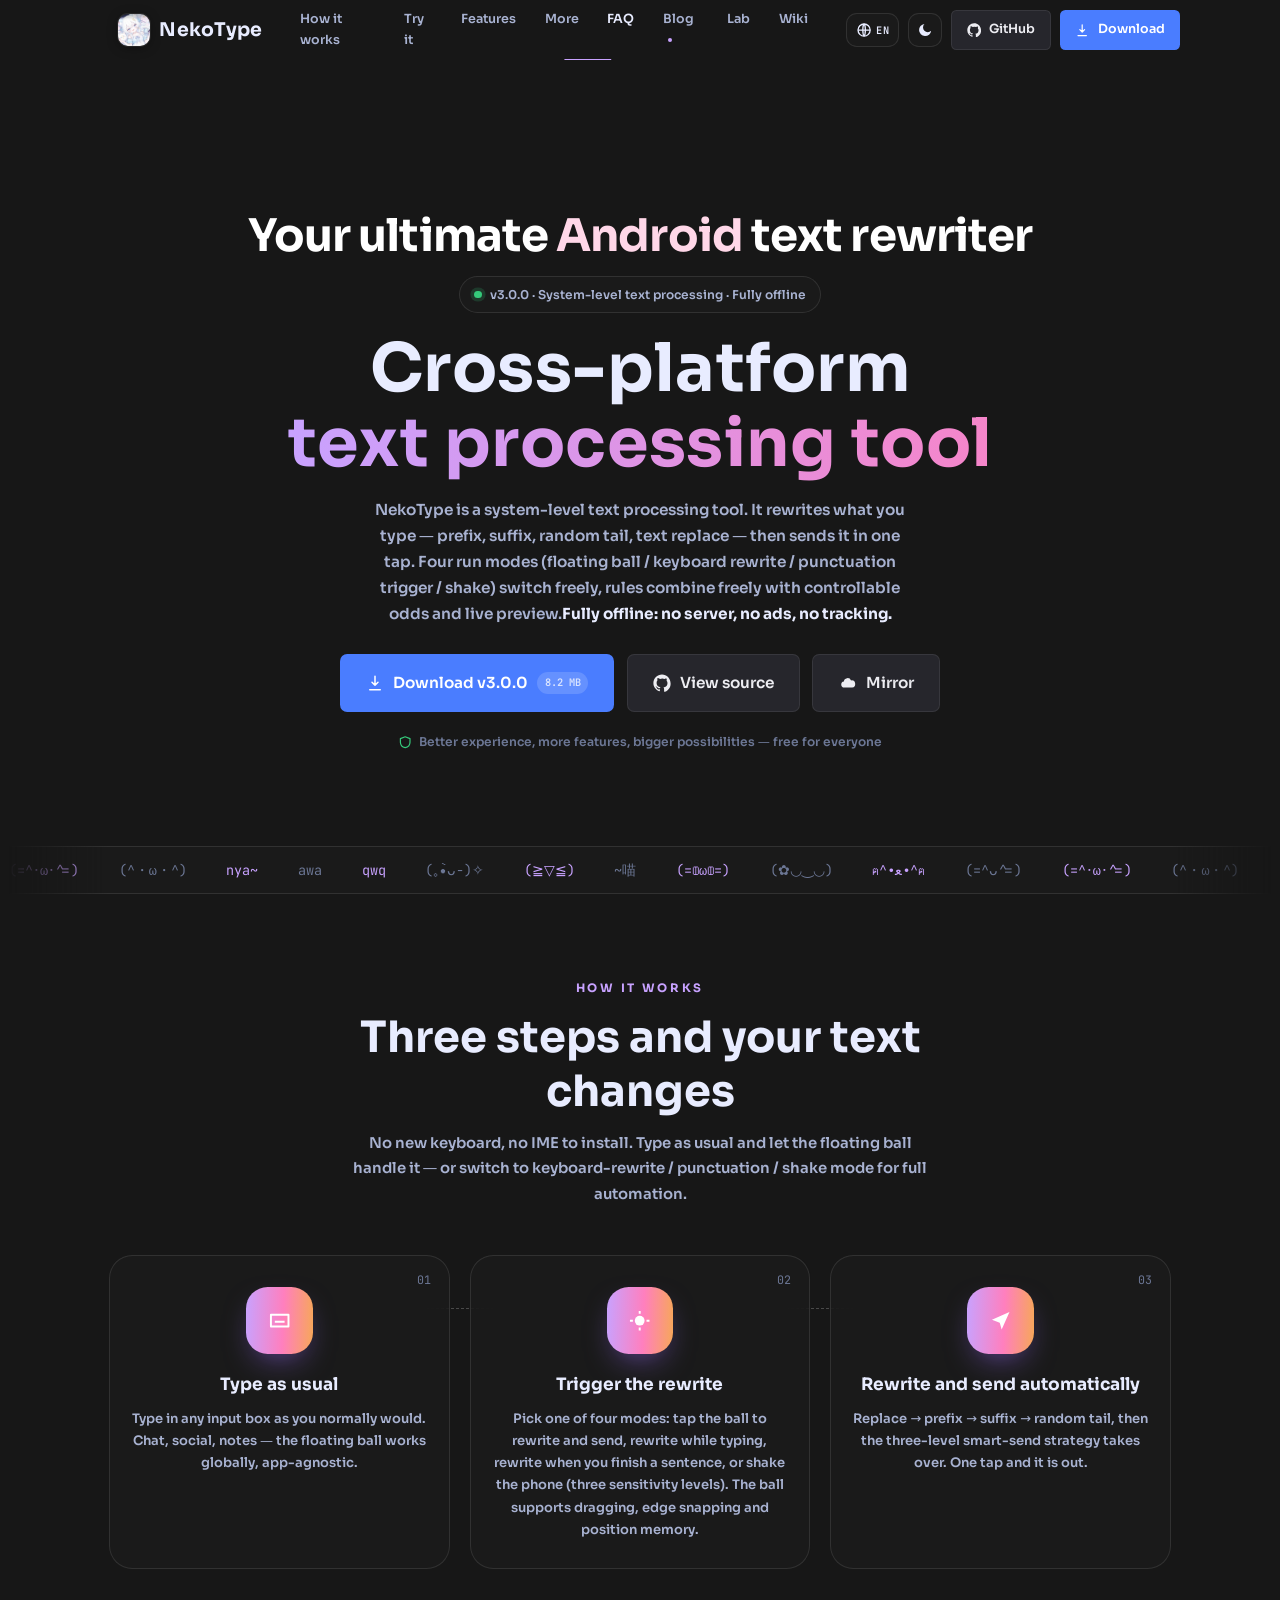
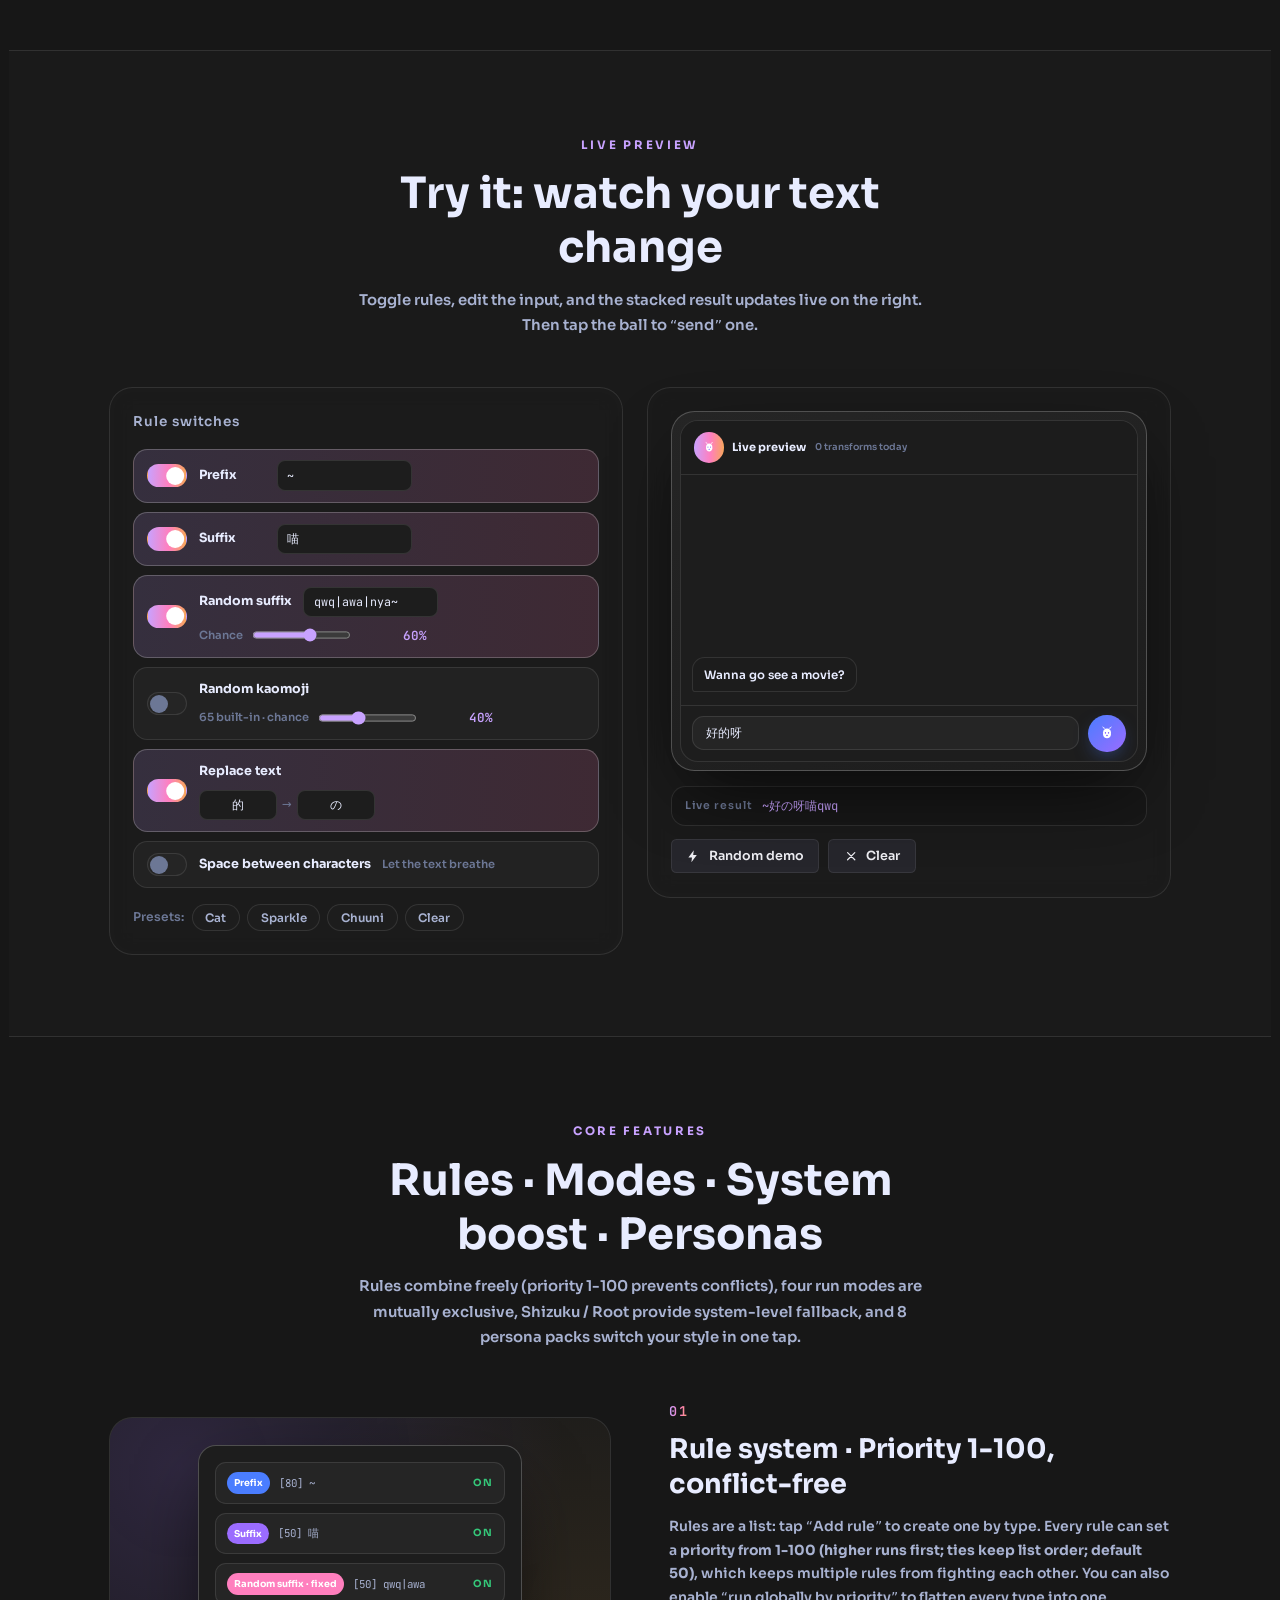
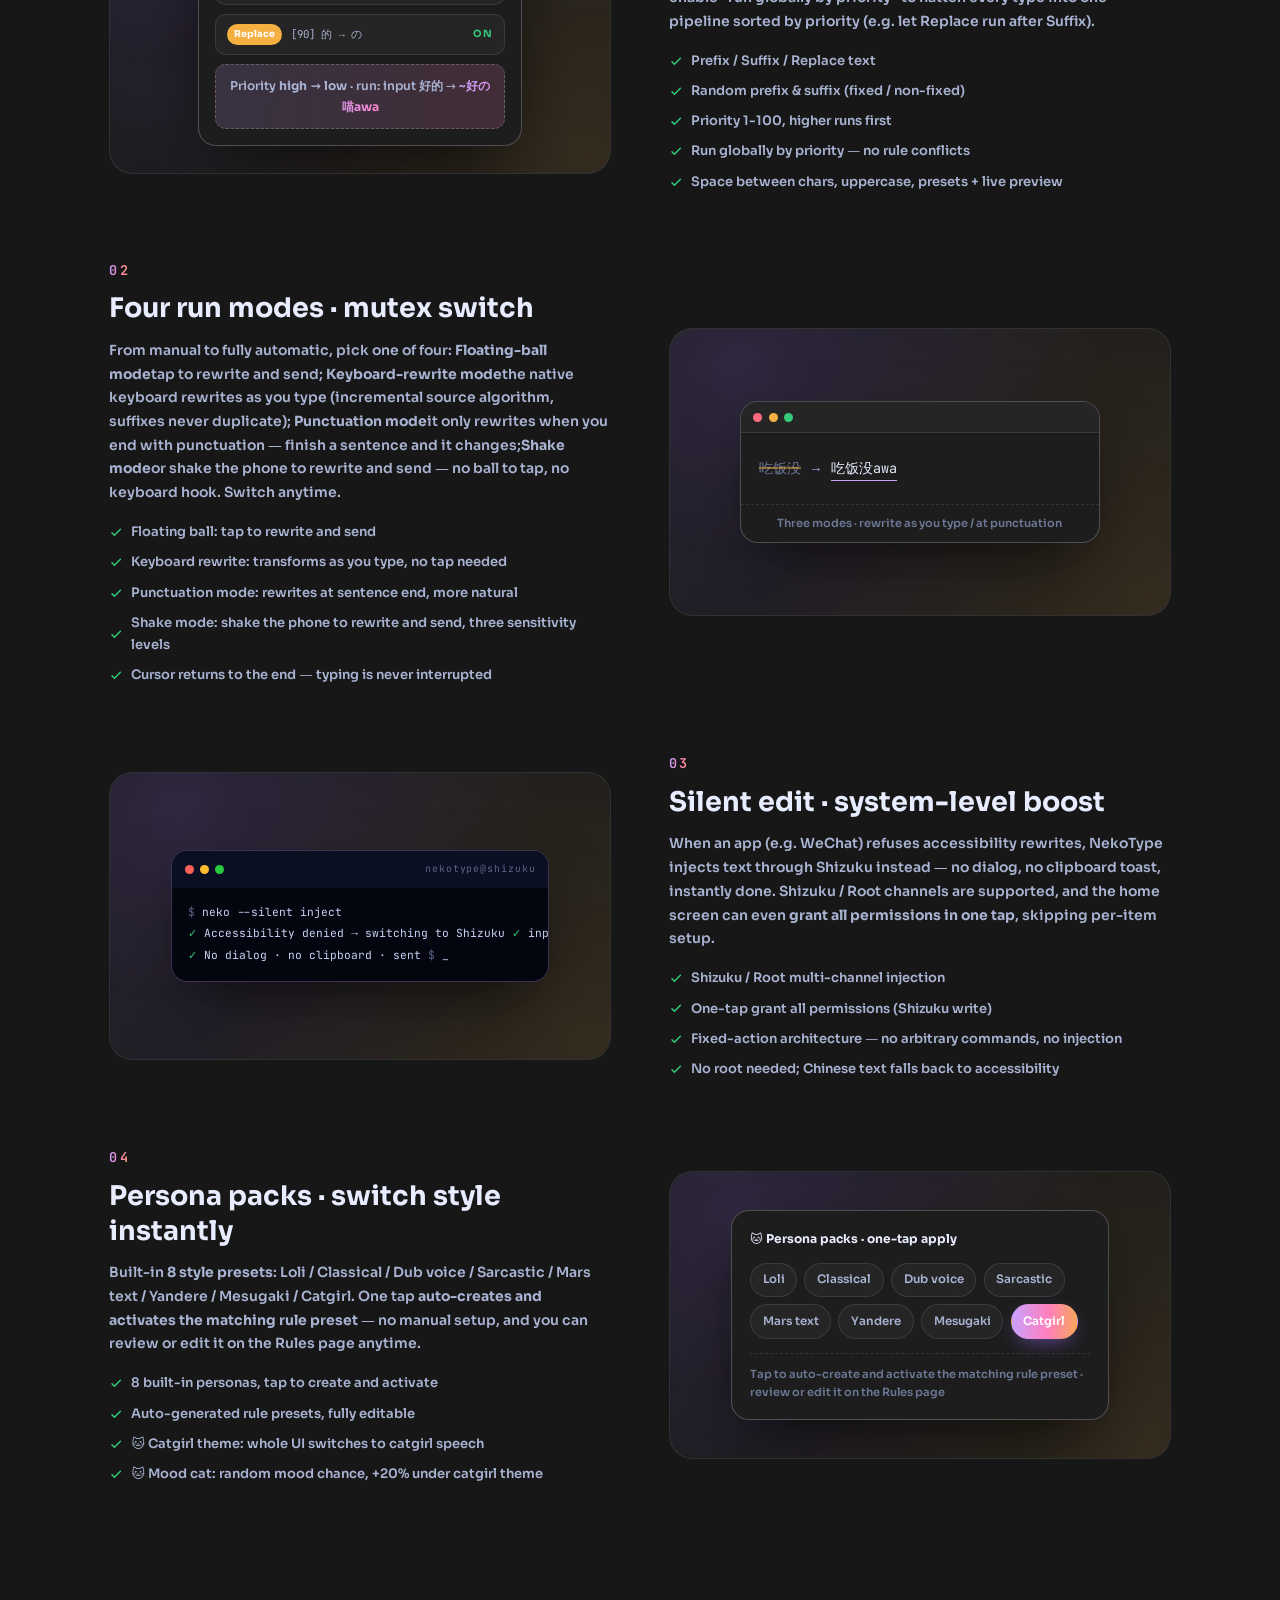
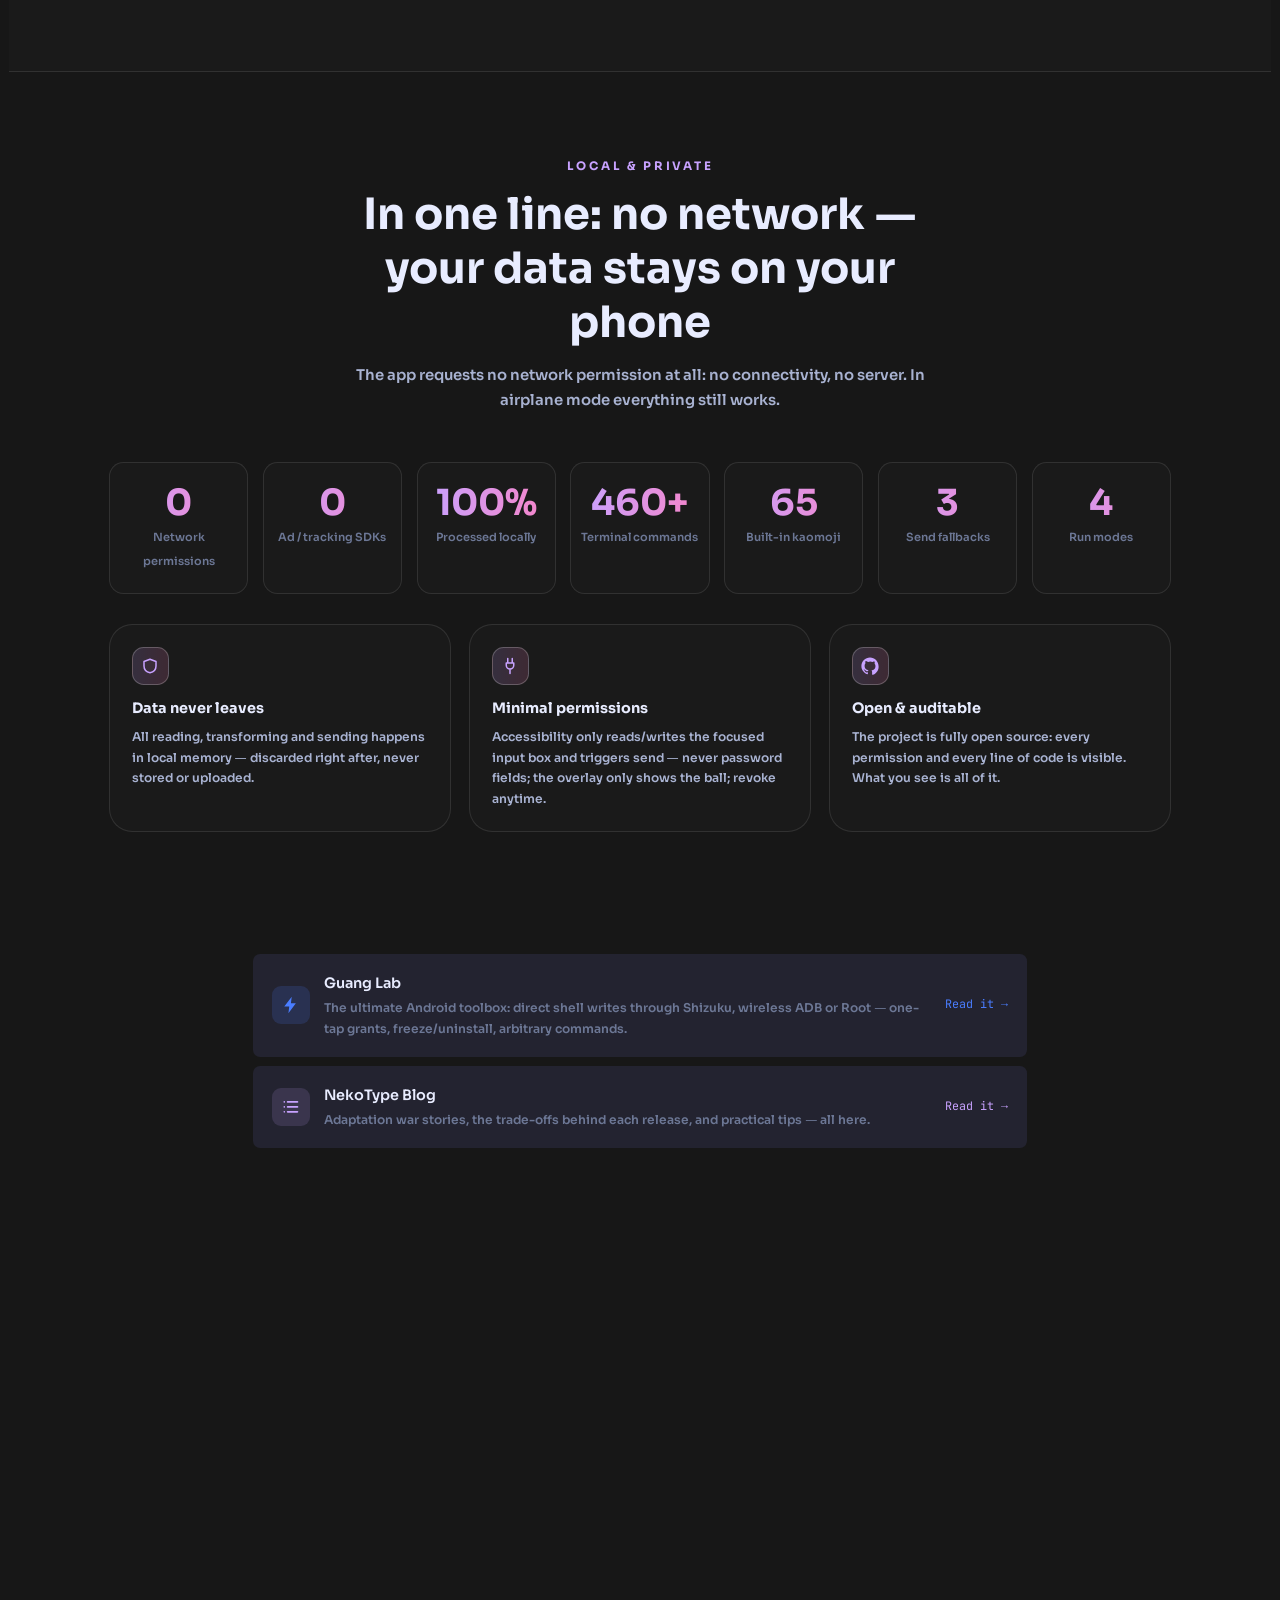
==== commit cda06344: "fix(wiki): 快速开始四个下载地址补上 https:// 前缀并做成可点击链接" ====
--- a/index.html
+++ b/index.html
@@ -22,16 +22,16 @@
   <meta property="og:type" content="website" />
 
   <!-- 标签页图标 = NekoType 自己的图标（assets/index.jpg 缩小版，原图 247KB 不能直接当 favicon） -->
-  <link rel="icon" type="image/png" sizes="32x32" href="assets/icon-32.png?v=2.9.1.52" />
-  <link rel="icon" type="image/png" sizes="48x48" href="assets/icon-48.png?v=2.9.1.52" />
-  <link rel="icon" type="image/png" sizes="192x192" href="assets/icon-192.png?v=2.9.1.52" />
-  <link rel="apple-touch-icon" sizes="180x180" href="assets/icon-180.png?v=2.9.1.52" />
+  <link rel="icon" type="image/png" sizes="32x32" href="assets/icon-32.png?v=2.9.1.53" />
+  <link rel="icon" type="image/png" sizes="48x48" href="assets/icon-48.png?v=2.9.1.53" />
+  <link rel="icon" type="image/png" sizes="192x192" href="assets/icon-192.png?v=2.9.1.53" />
+  <link rel="apple-touch-icon" sizes="180x180" href="assets/icon-180.png?v=2.9.1.53" />
 
   <!-- 字体全部自托管在 assets/fonts/，不再依赖 fonts.googleapis.com（国内打不开） -->
 
   <!-- 首屏用到的两个字重：提前拉，别等布局后才发现要字体 -->
   <link rel="preload" as="font" type="font/woff2" crossorigin href="assets/fonts/sora-700.woff2" />
-  <link rel="stylesheet" href="assets/css/style.css?v=2.9.1.52" />
+  <link rel="stylesheet" href="assets/css/style.css?v=2.9.1.53" />
 </head>
 <body>
   <div class="loadbar" id="loadBar" aria-hidden="true"></div>
@@ -813,7 +813,7 @@
   <!-- i18n 词典 50KB：只给真的要用繁体/英文的访客加载，中文访客不必付这个成本 -->
   <script>
   (function () {
-    var KEY = 'neko-lang', src = 'assets/js/i18n.js?v=2.9.1.52';
+    var KEY = 'neko-lang', src = 'assets/js/i18n.js?v=2.9.1.53';
     function detect() {
       var l = (navigator.language || 'zh-Hans').toLowerCase();
       if (l.indexOf('zh') === 0) return /hant|tw|hk|mo/.test(l) ? 'zh-Hant' : 'zh-Hans';
@@ -855,7 +855,7 @@
     }, true);
   })();
   </script>
-  <script src="assets/js/swarm.js?v=2.9.1.52" defer data-swarm-auto></script>
-  <script src="assets/js/main.js?v=2.9.1.52" defer></script>
+  <script src="assets/js/swarm.js?v=2.9.1.53" defer data-swarm-auto></script>
+  <script src="assets/js/main.js?v=2.9.1.53" defer></script>
 </body>
 </html>
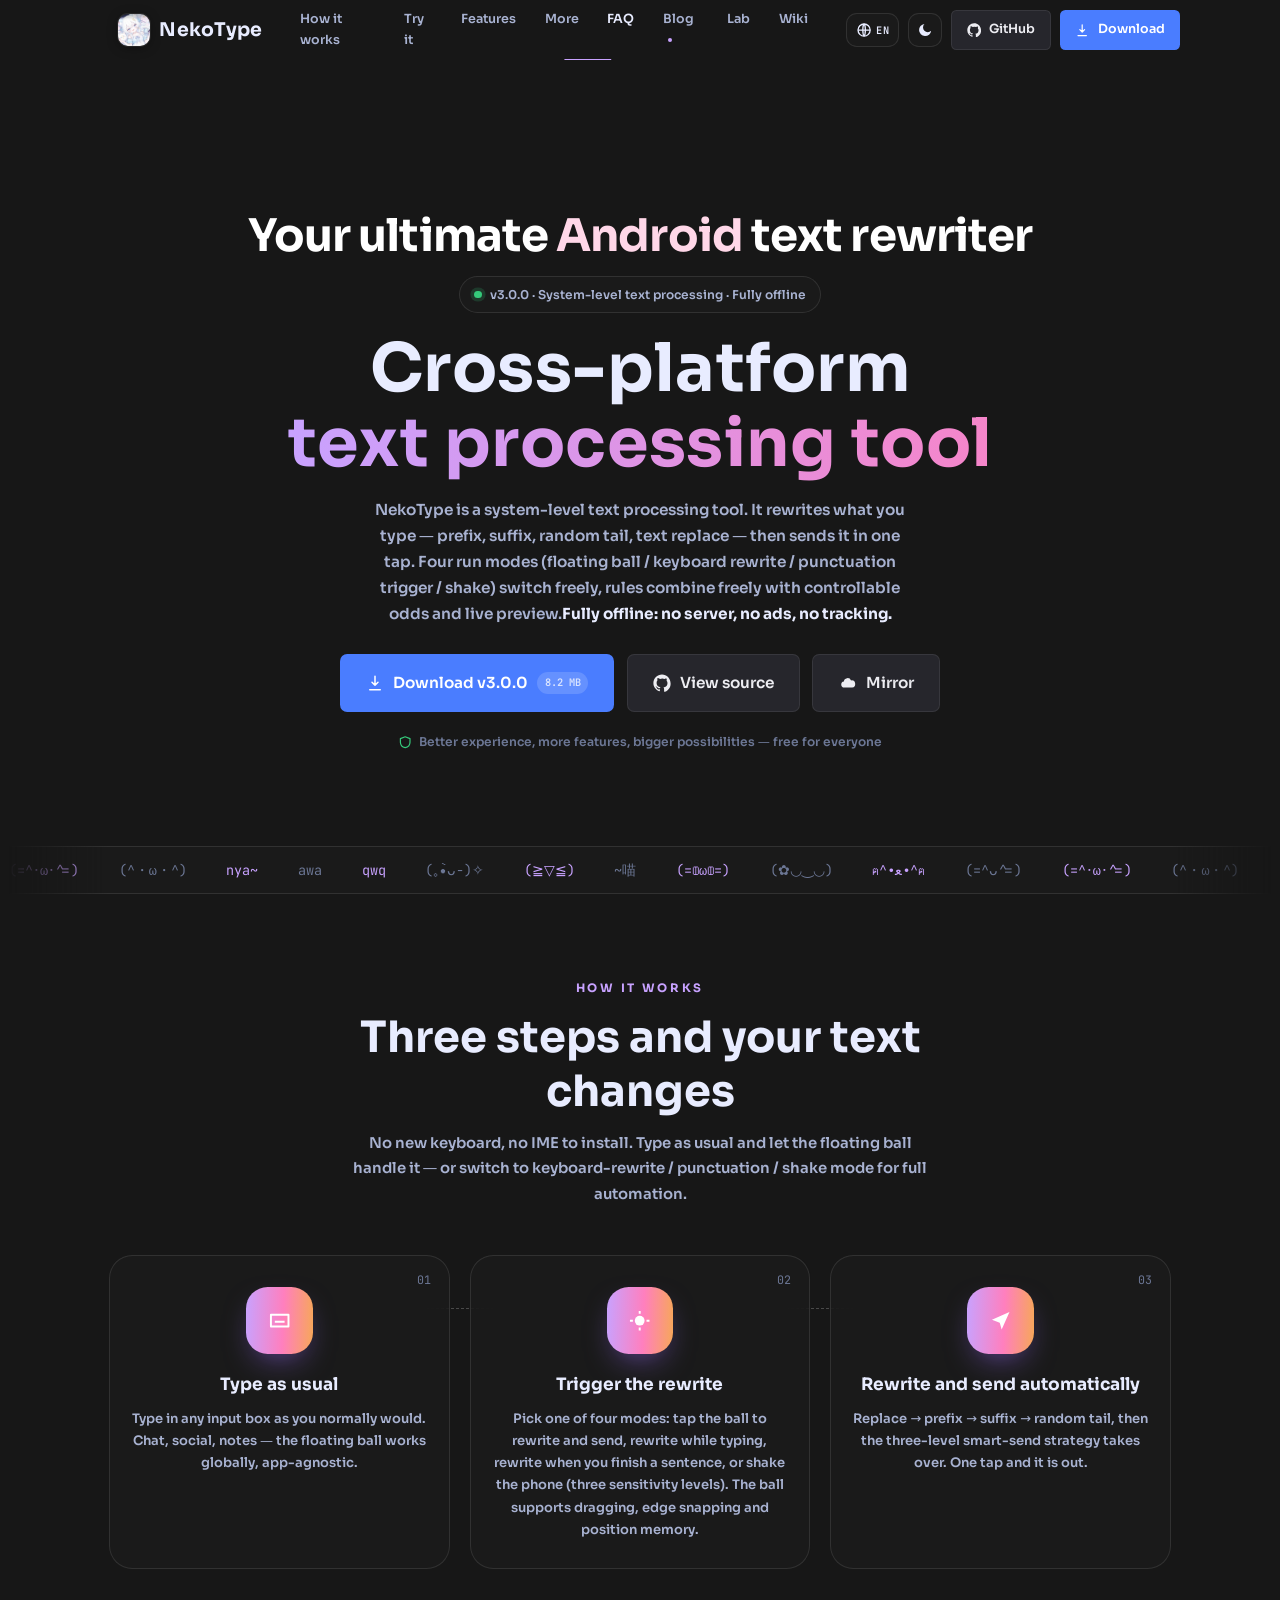
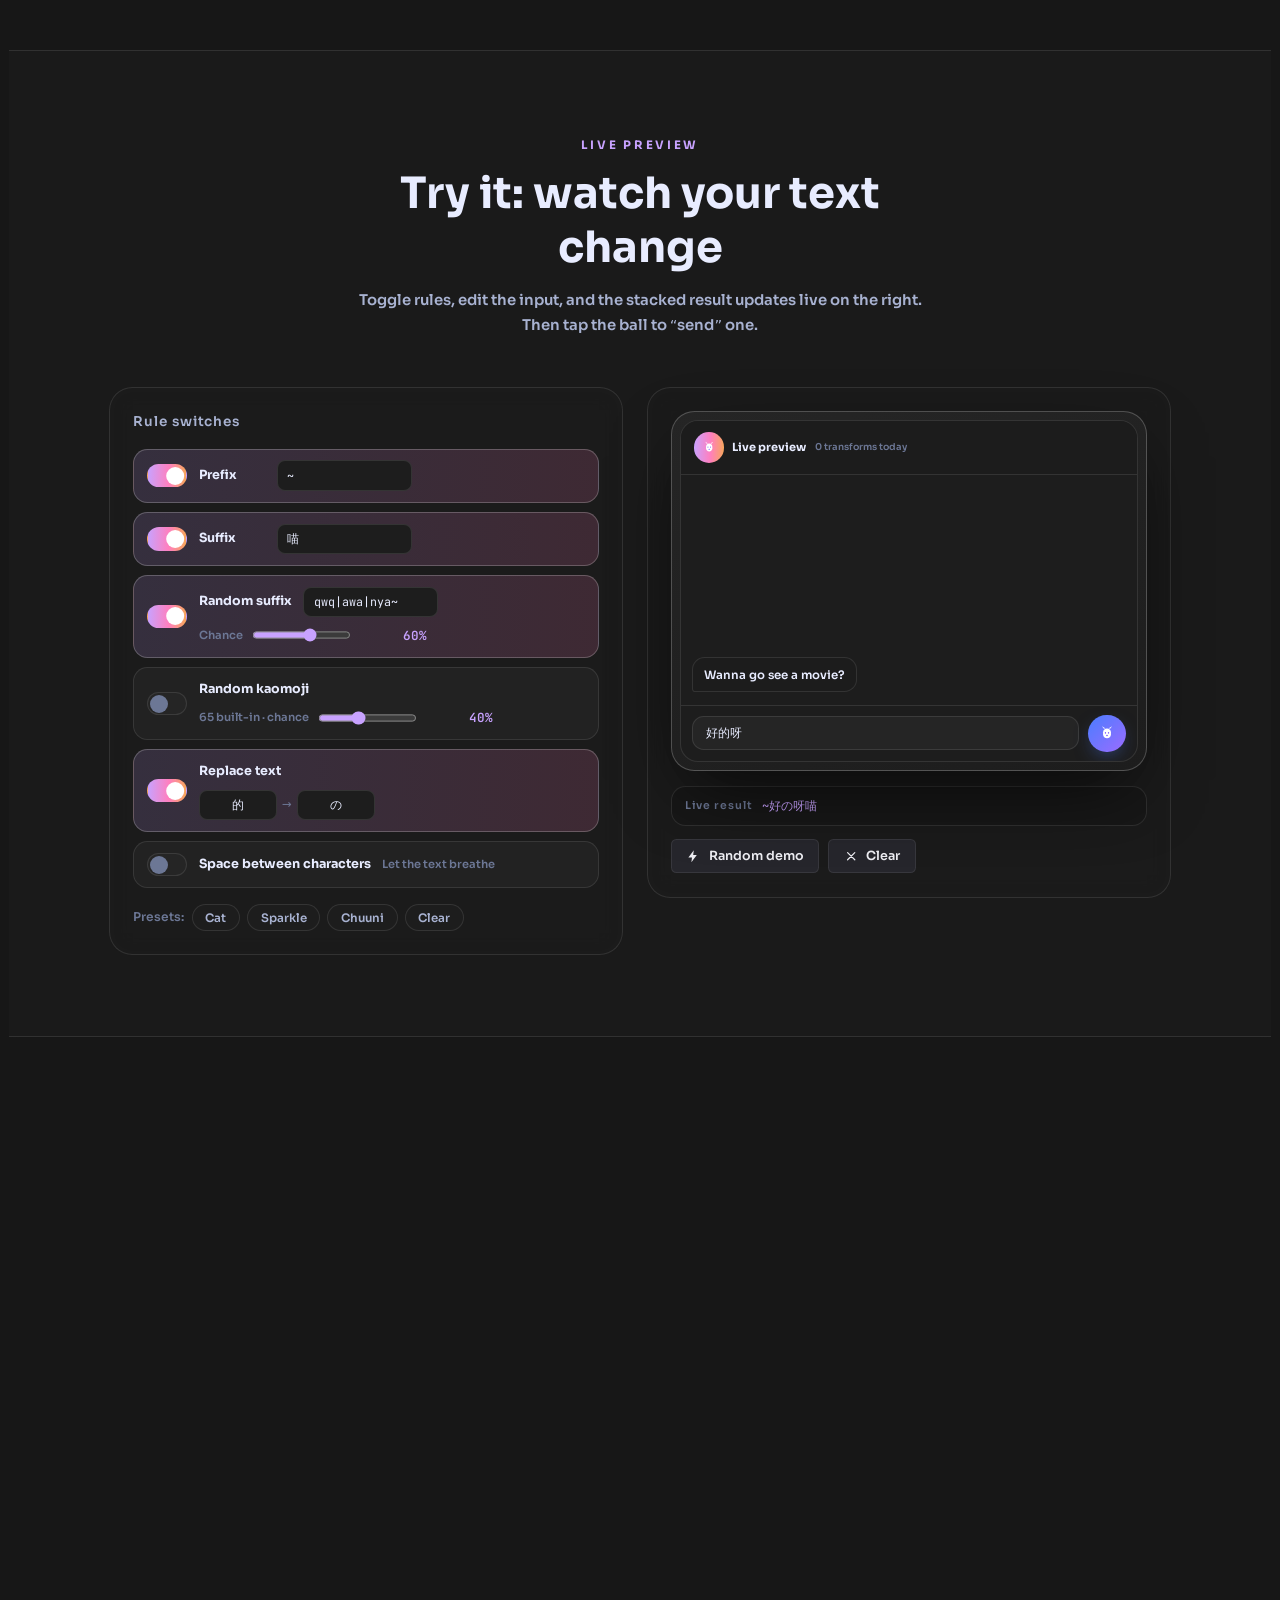
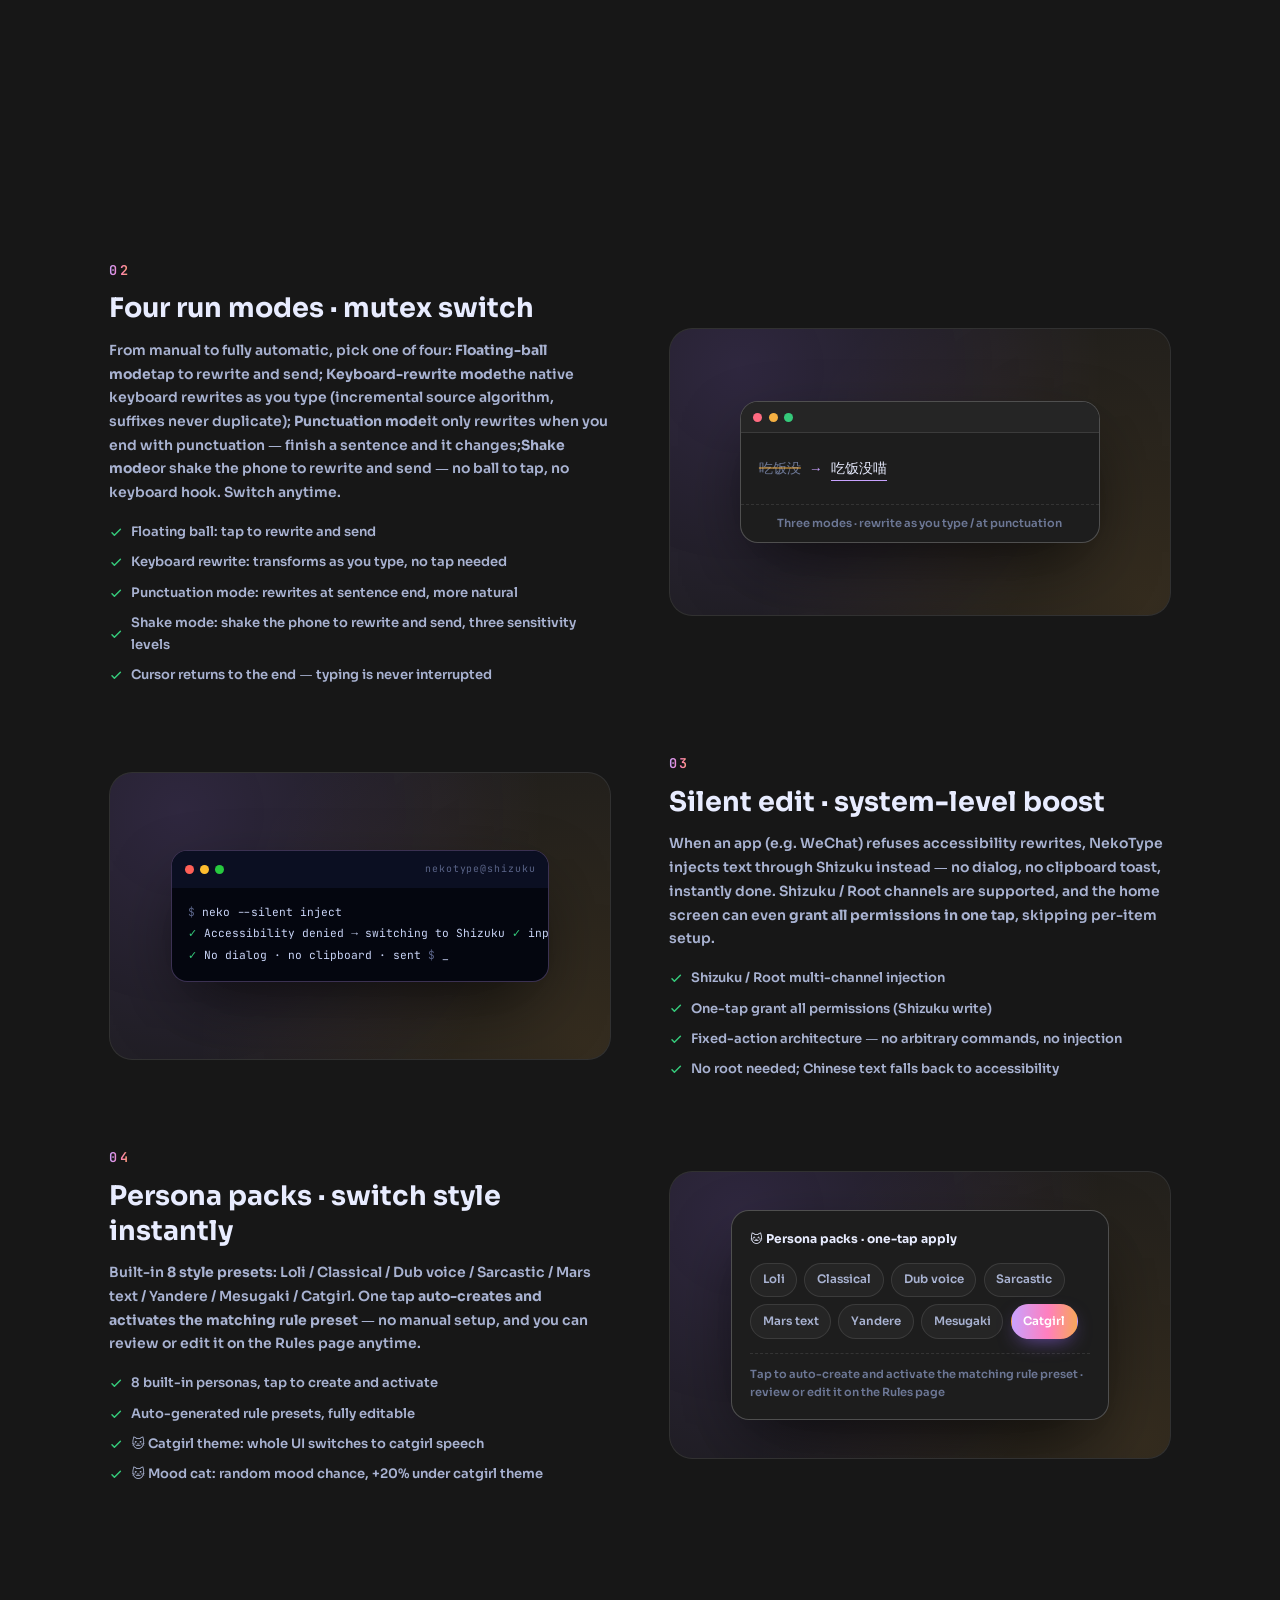
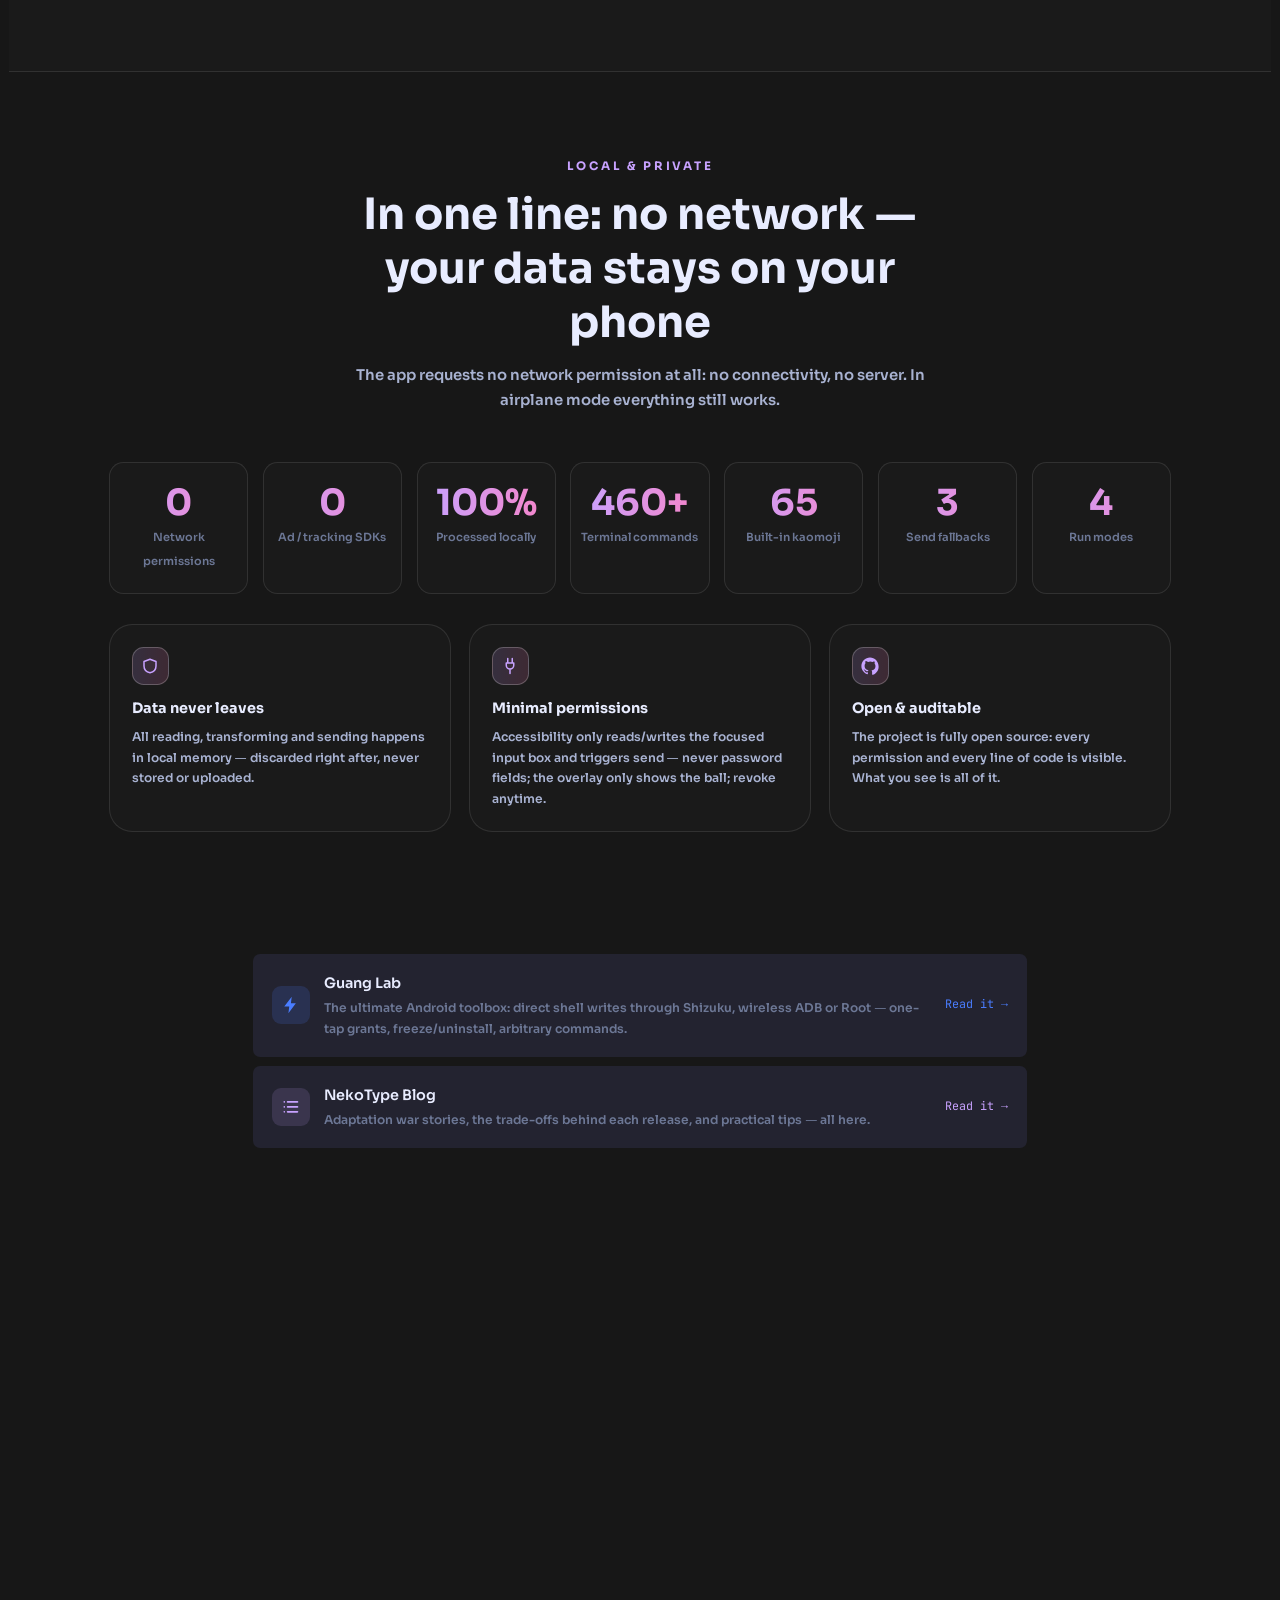
==== commit 4d16fd4b: "docs(wiki): 重写为新手手册——11 个名词卡（无障碍/悬浮窗/Shizuku/Root/规则/优先级…）、19 章、7 组分步、6 张官网配图、13 个提示框" ====
--- a/index.html
+++ b/index.html
@@ -22,16 +22,16 @@
   <meta property="og:type" content="website" />
 
   <!-- 标签页图标 = NekoType 自己的图标（assets/index.jpg 缩小版，原图 247KB 不能直接当 favicon） -->
-  <link rel="icon" type="image/png" sizes="32x32" href="assets/icon-32.png?v=2.9.1.53" />
-  <link rel="icon" type="image/png" sizes="48x48" href="assets/icon-48.png?v=2.9.1.53" />
-  <link rel="icon" type="image/png" sizes="192x192" href="assets/icon-192.png?v=2.9.1.53" />
-  <link rel="apple-touch-icon" sizes="180x180" href="assets/icon-180.png?v=2.9.1.53" />
+  <link rel="icon" type="image/png" sizes="32x32" href="assets/icon-32.png?v=2.9.1.54" />
+  <link rel="icon" type="image/png" sizes="48x48" href="assets/icon-48.png?v=2.9.1.54" />
+  <link rel="icon" type="image/png" sizes="192x192" href="assets/icon-192.png?v=2.9.1.54" />
+  <link rel="apple-touch-icon" sizes="180x180" href="assets/icon-180.png?v=2.9.1.54" />
 
   <!-- 字体全部自托管在 assets/fonts/，不再依赖 fonts.googleapis.com（国内打不开） -->
 
   <!-- 首屏用到的两个字重：提前拉，别等布局后才发现要字体 -->
   <link rel="preload" as="font" type="font/woff2" crossorigin href="assets/fonts/sora-700.woff2" />
-  <link rel="stylesheet" href="assets/css/style.css?v=2.9.1.53" />
+  <link rel="stylesheet" href="assets/css/style.css?v=2.9.1.54" />
 </head>
 <body>
   <div class="loadbar" id="loadBar" aria-hidden="true"></div>
@@ -813,7 +813,7 @@
   <!-- i18n 词典 50KB：只给真的要用繁体/英文的访客加载，中文访客不必付这个成本 -->
   <script>
   (function () {
-    var KEY = 'neko-lang', src = 'assets/js/i18n.js?v=2.9.1.53';
+    var KEY = 'neko-lang', src = 'assets/js/i18n.js?v=2.9.1.54';
     function detect() {
       var l = (navigator.language || 'zh-Hans').toLowerCase();
       if (l.indexOf('zh') === 0) return /hant|tw|hk|mo/.test(l) ? 'zh-Hant' : 'zh-Hans';
@@ -855,7 +855,7 @@
     }, true);
   })();
   </script>
-  <script src="assets/js/swarm.js?v=2.9.1.53" defer data-swarm-auto></script>
-  <script src="assets/js/main.js?v=2.9.1.53" defer></script>
+  <script src="assets/js/swarm.js?v=2.9.1.54" defer data-swarm-auto></script>
+  <script src="assets/js/main.js?v=2.9.1.54" defer></script>
 </body>
 </html>
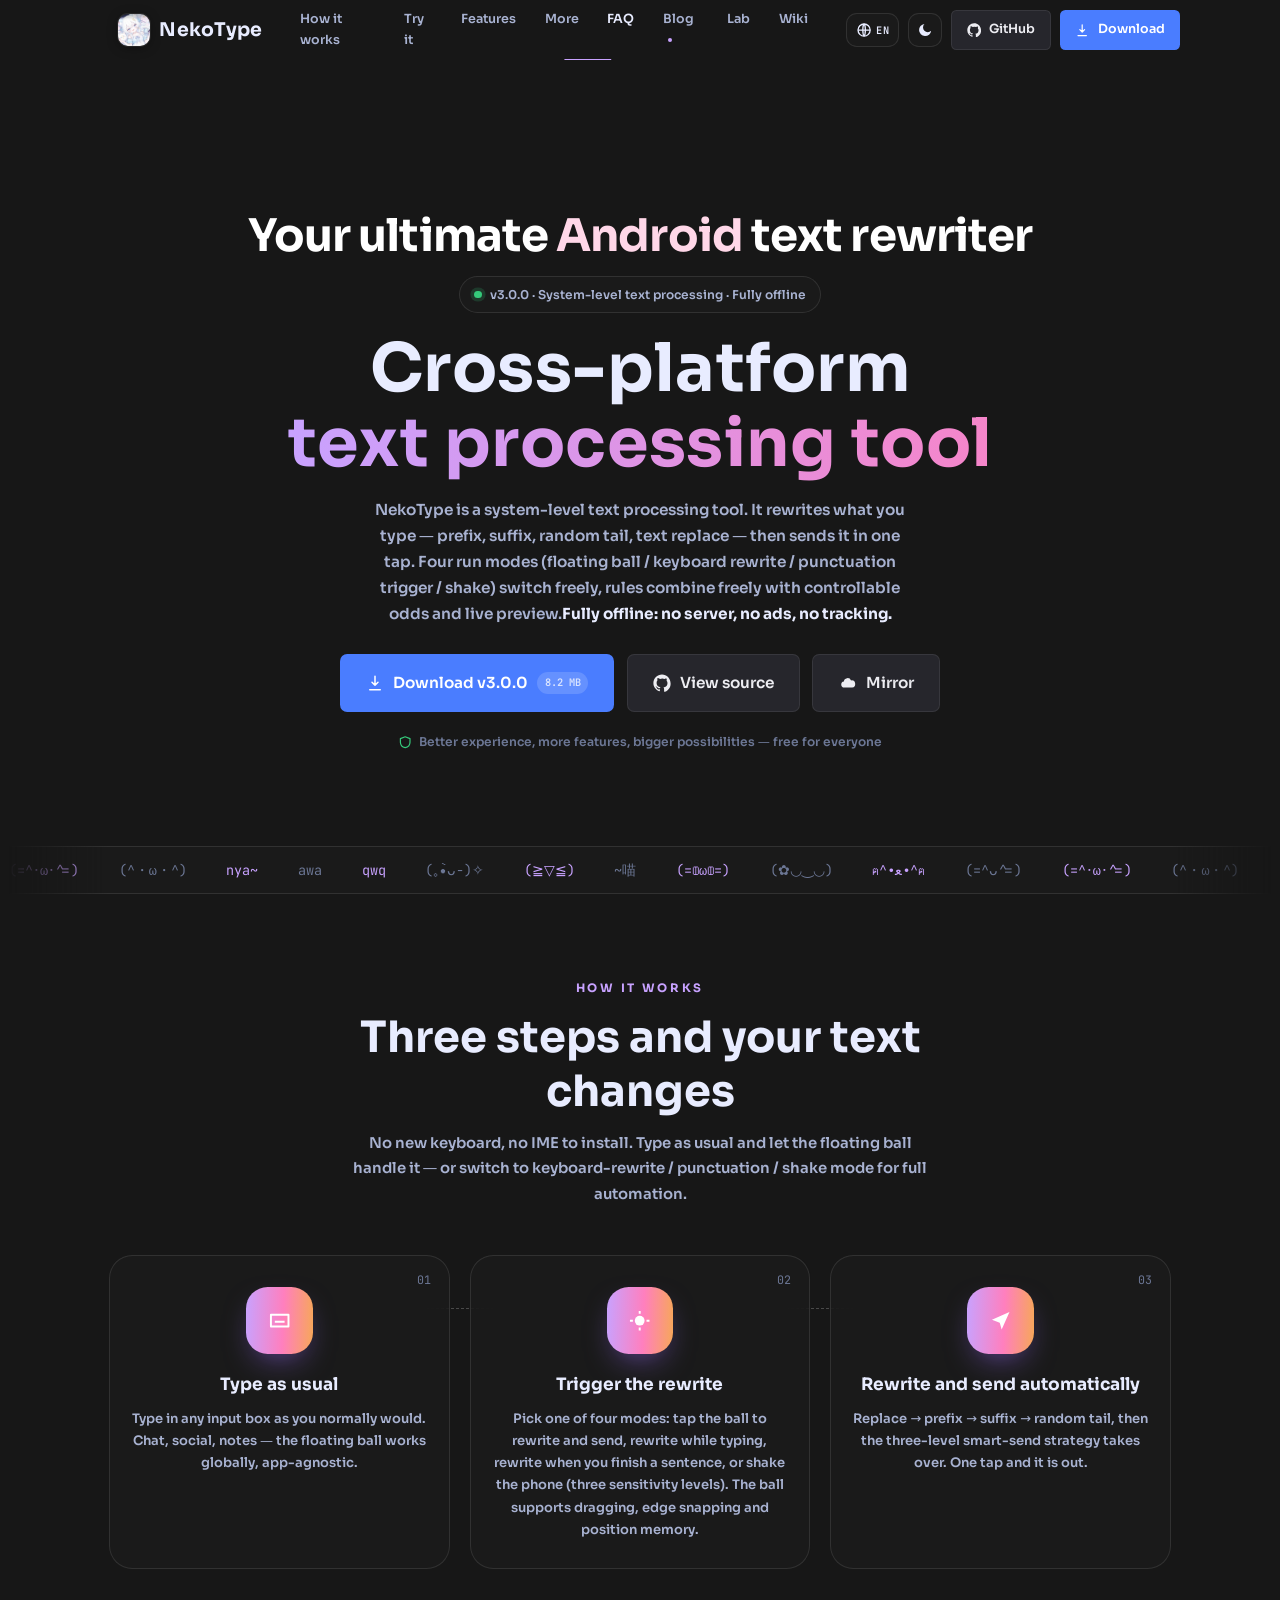
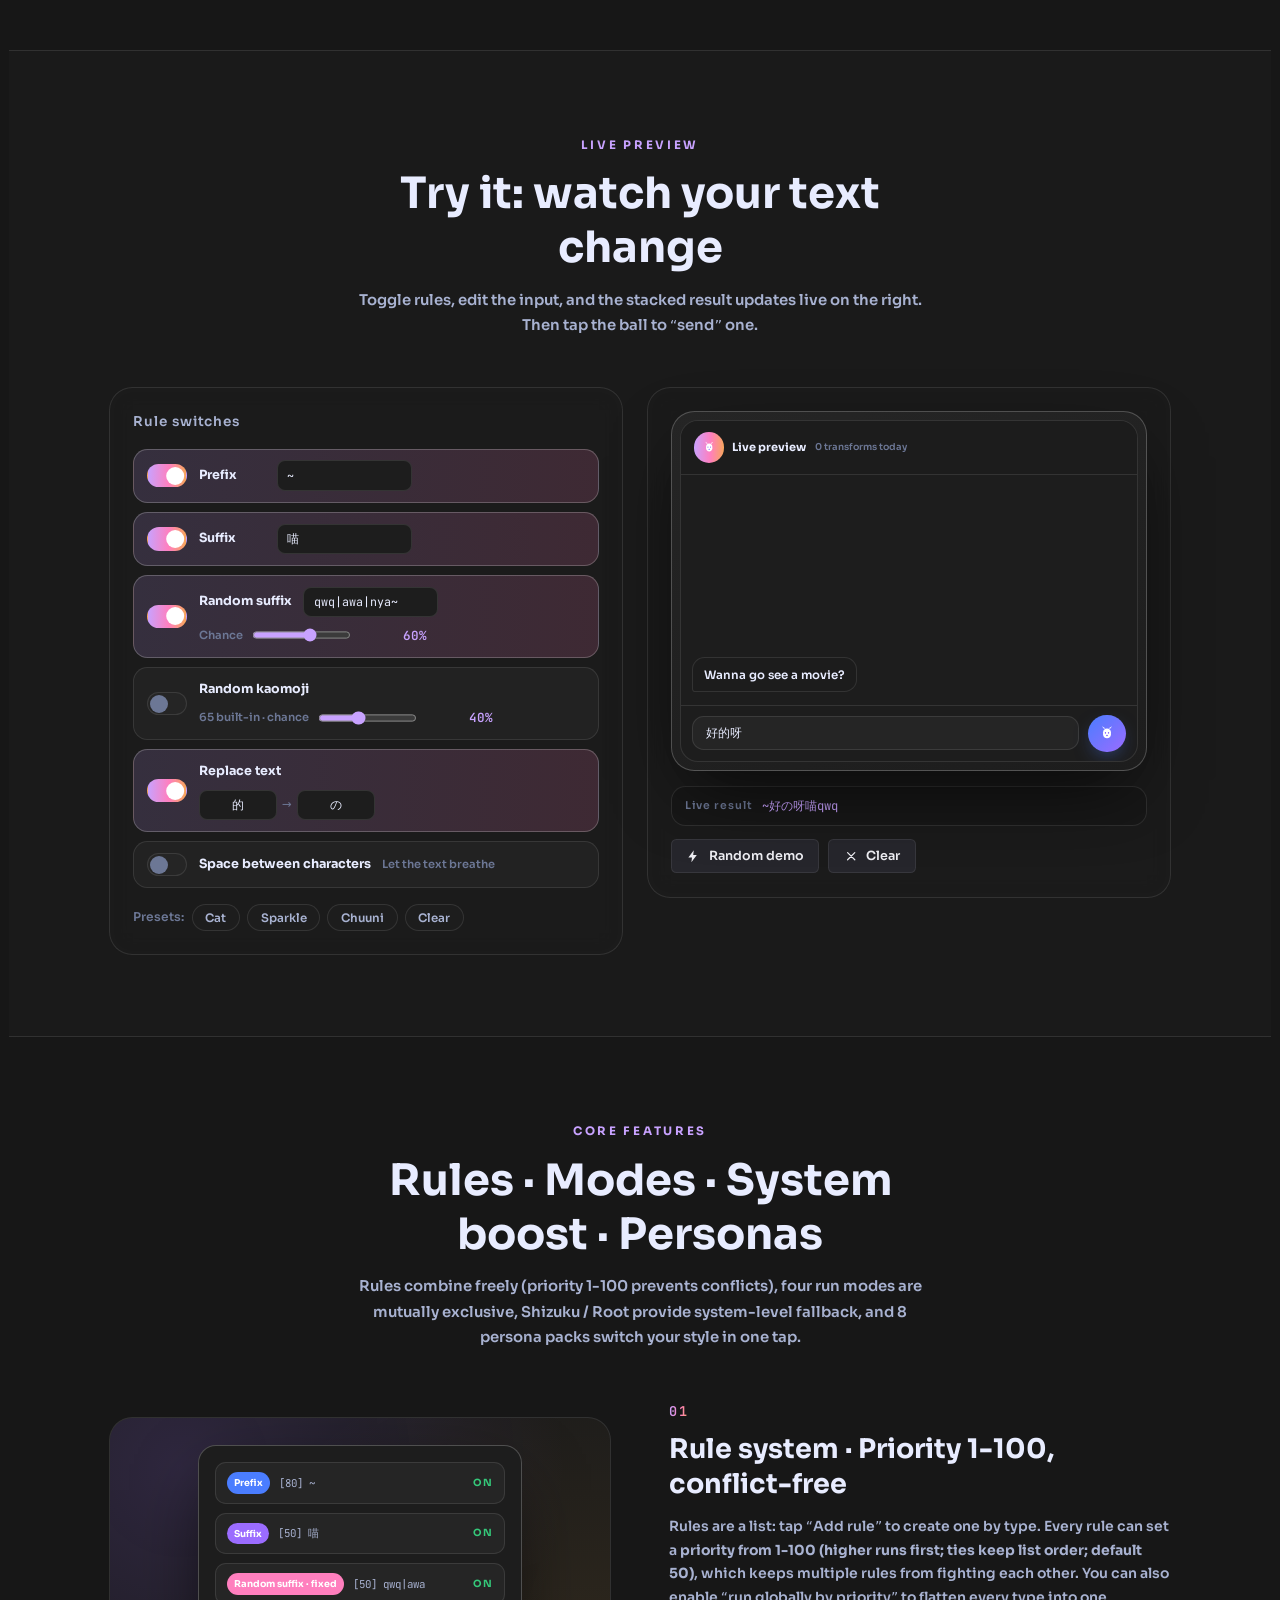
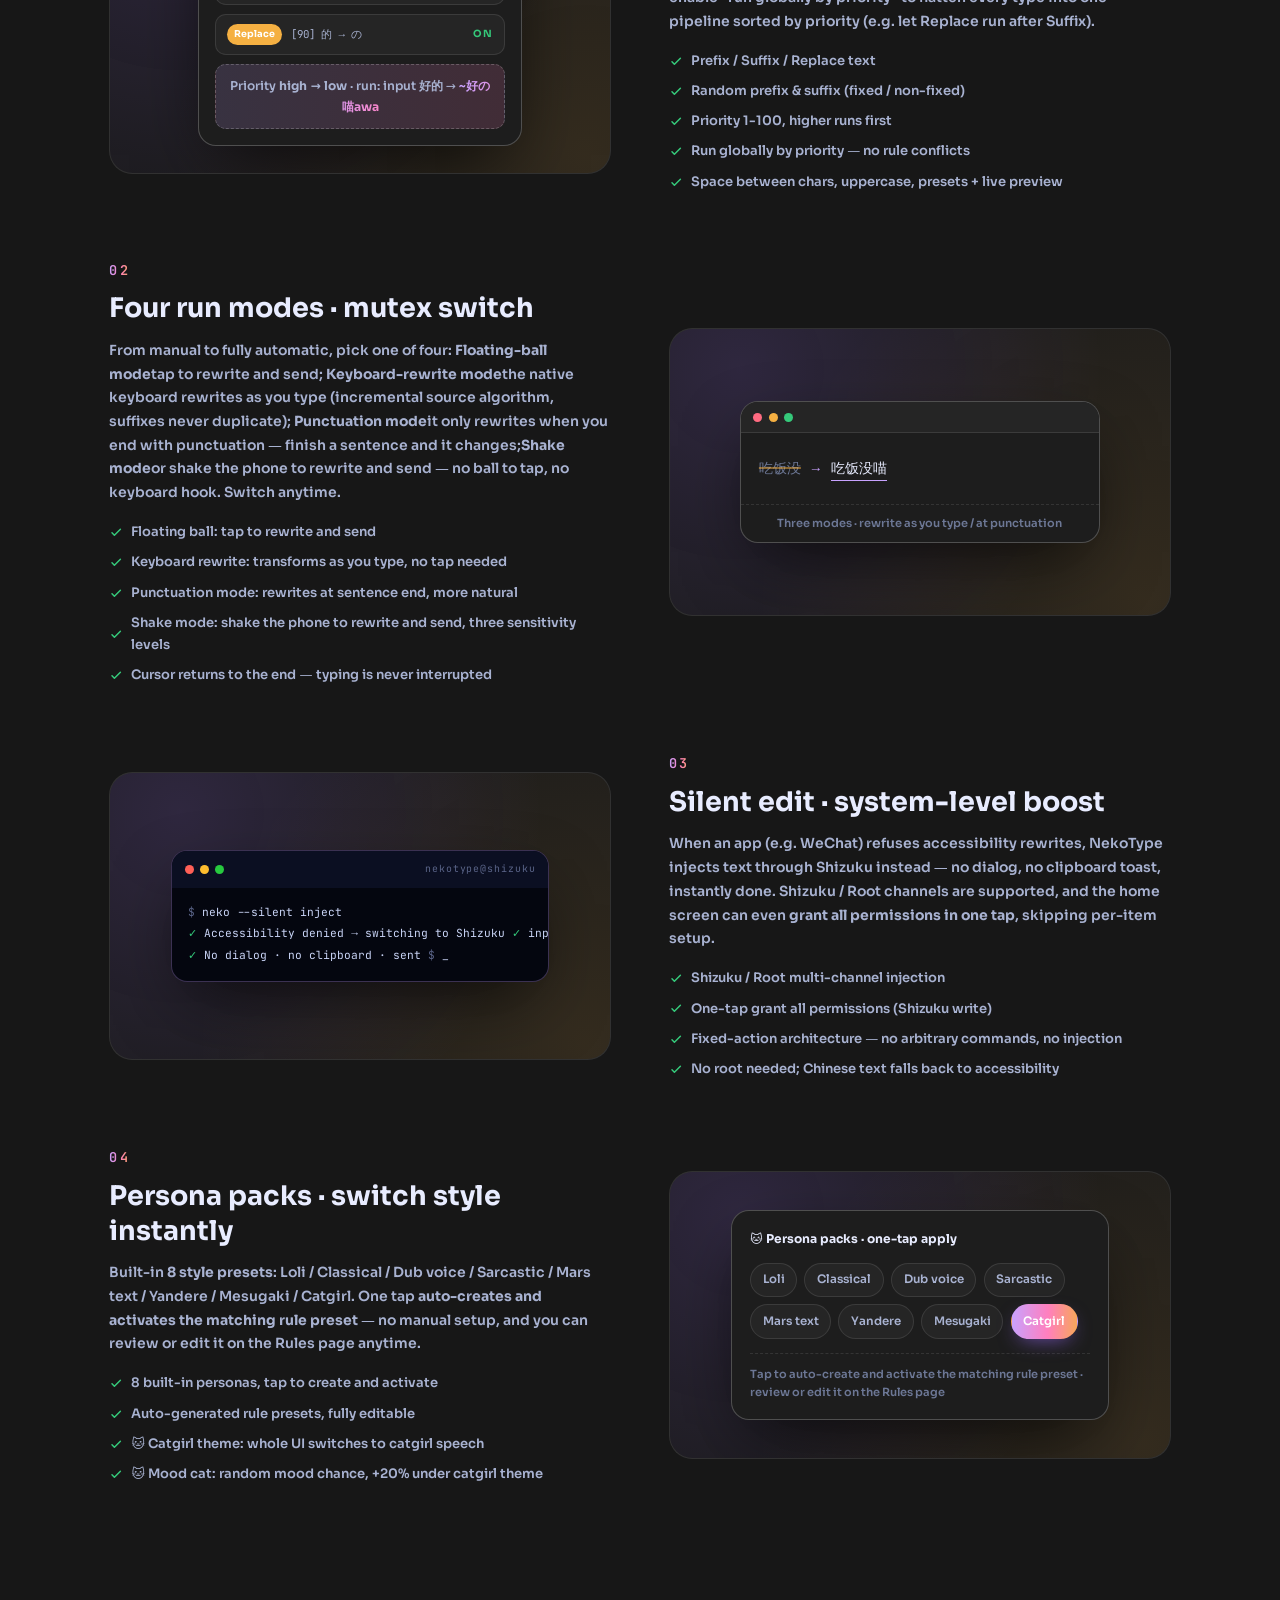
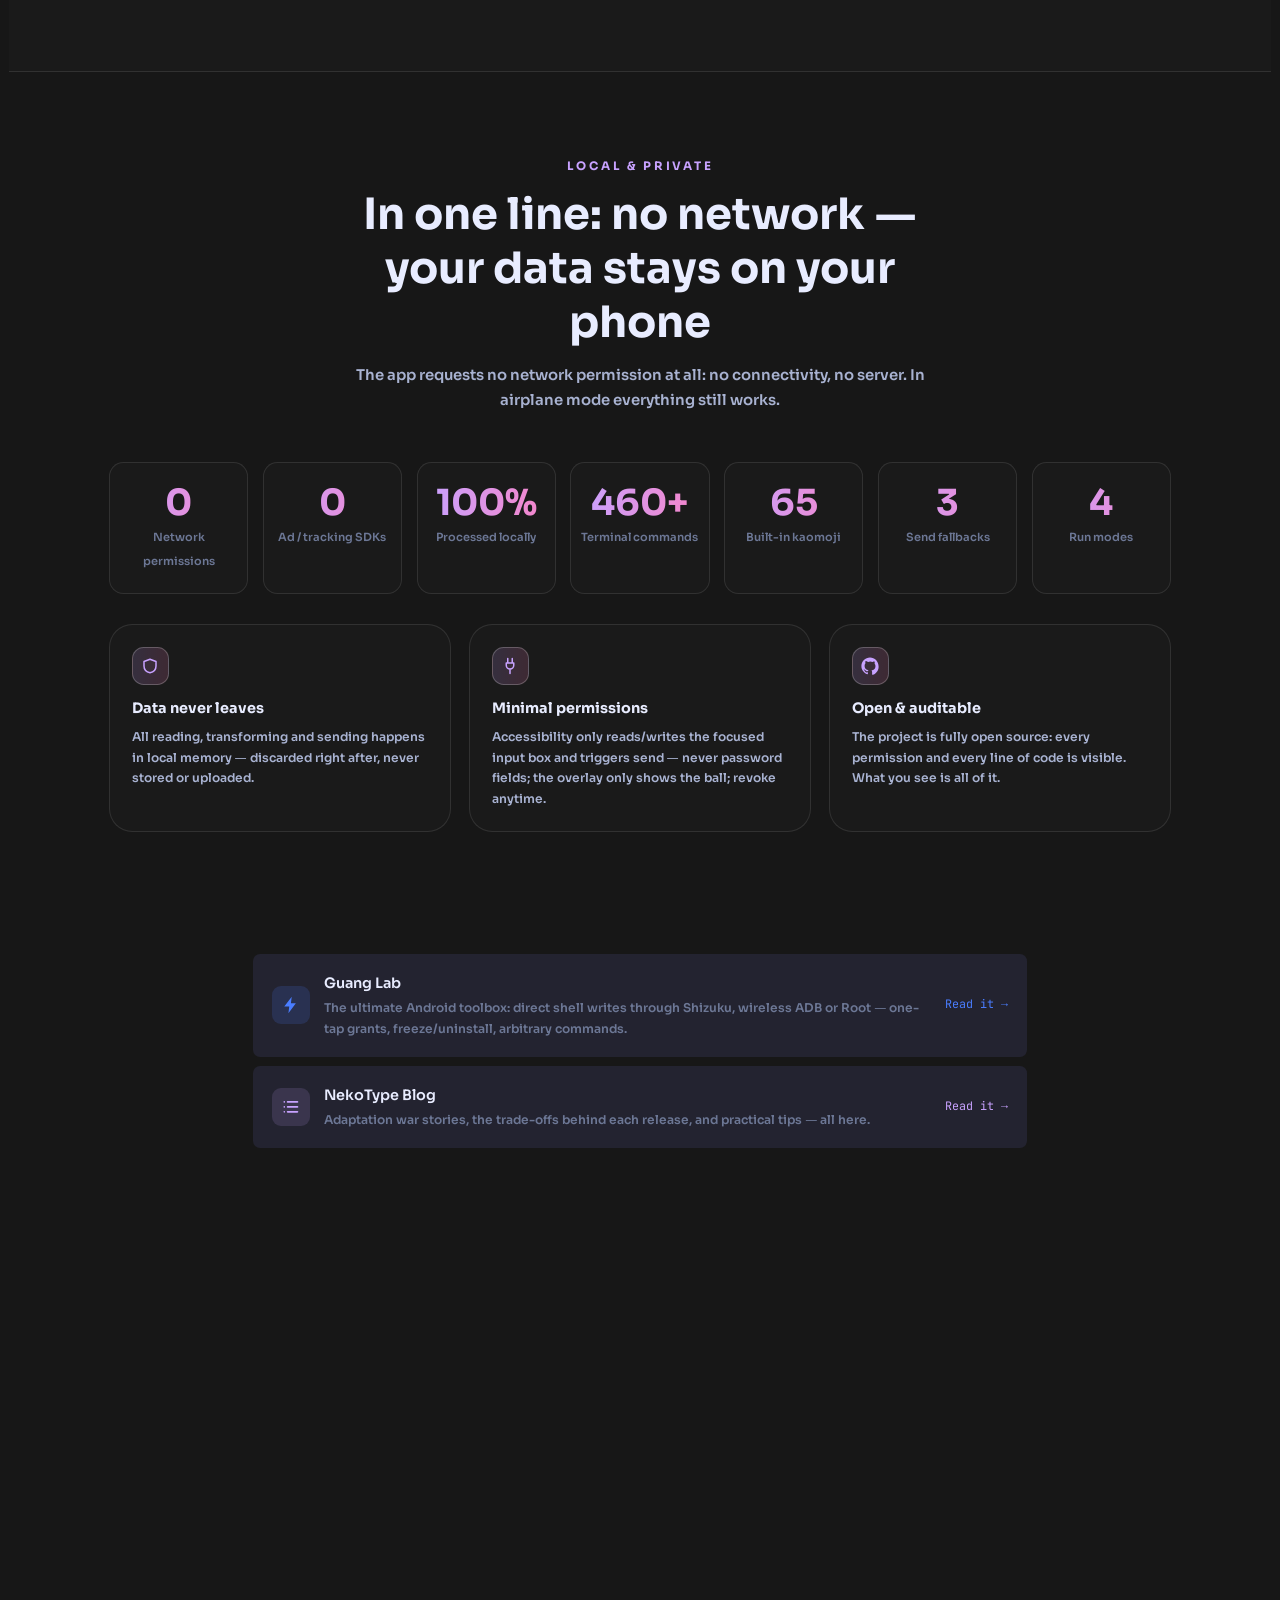
==== commit e0414a1b: "fix: 语言菜单首次点击打不开（接线从按需加载的 i18n.js 挪到 main.js）+ wiki 文案去 AI 腔、视觉微调" ====
--- a/index.html
+++ b/index.html
@@ -22,16 +22,16 @@
   <meta property="og:type" content="website" />
 
   <!-- 标签页图标 = NekoType 自己的图标（assets/index.jpg 缩小版，原图 247KB 不能直接当 favicon） -->
-  <link rel="icon" type="image/png" sizes="32x32" href="assets/icon-32.png?v=2.9.1.54" />
-  <link rel="icon" type="image/png" sizes="48x48" href="assets/icon-48.png?v=2.9.1.54" />
-  <link rel="icon" type="image/png" sizes="192x192" href="assets/icon-192.png?v=2.9.1.54" />
-  <link rel="apple-touch-icon" sizes="180x180" href="assets/icon-180.png?v=2.9.1.54" />
+  <link rel="icon" type="image/png" sizes="32x32" href="assets/icon-32.png?v=2.9.1.56" />
+  <link rel="icon" type="image/png" sizes="48x48" href="assets/icon-48.png?v=2.9.1.56" />
+  <link rel="icon" type="image/png" sizes="192x192" href="assets/icon-192.png?v=2.9.1.56" />
+  <link rel="apple-touch-icon" sizes="180x180" href="assets/icon-180.png?v=2.9.1.56" />
 
   <!-- 字体全部自托管在 assets/fonts/，不再依赖 fonts.googleapis.com（国内打不开） -->
 
   <!-- 首屏用到的两个字重：提前拉，别等布局后才发现要字体 -->
   <link rel="preload" as="font" type="font/woff2" crossorigin href="assets/fonts/sora-700.woff2" />
-  <link rel="stylesheet" href="assets/css/style.css?v=2.9.1.54" />
+  <link rel="stylesheet" href="assets/css/style.css?v=2.9.1.56" />
 </head>
 <body>
   <div class="loadbar" id="loadBar" aria-hidden="true"></div>
@@ -813,7 +813,7 @@
   <!-- i18n 词典 50KB：只给真的要用繁体/英文的访客加载，中文访客不必付这个成本 -->
   <script>
   (function () {
-    var KEY = 'neko-lang', src = 'assets/js/i18n.js?v=2.9.1.54';
+    var KEY = 'neko-lang', src = 'assets/js/i18n.js?v=2.9.1.56';
     function detect() {
       var l = (navigator.language || 'zh-Hans').toLowerCase();
       if (l.indexOf('zh') === 0) return /hant|tw|hk|mo/.test(l) ? 'zh-Hant' : 'zh-Hans';
@@ -855,7 +855,7 @@
     }, true);
   })();
   </script>
-  <script src="assets/js/swarm.js?v=2.9.1.54" defer data-swarm-auto></script>
-  <script src="assets/js/main.js?v=2.9.1.54" defer></script>
+  <script src="assets/js/swarm.js?v=2.9.1.56" defer data-swarm-auto></script>
+  <script src="assets/js/main.js?v=2.9.1.56" defer></script>
 </body>
 </html>
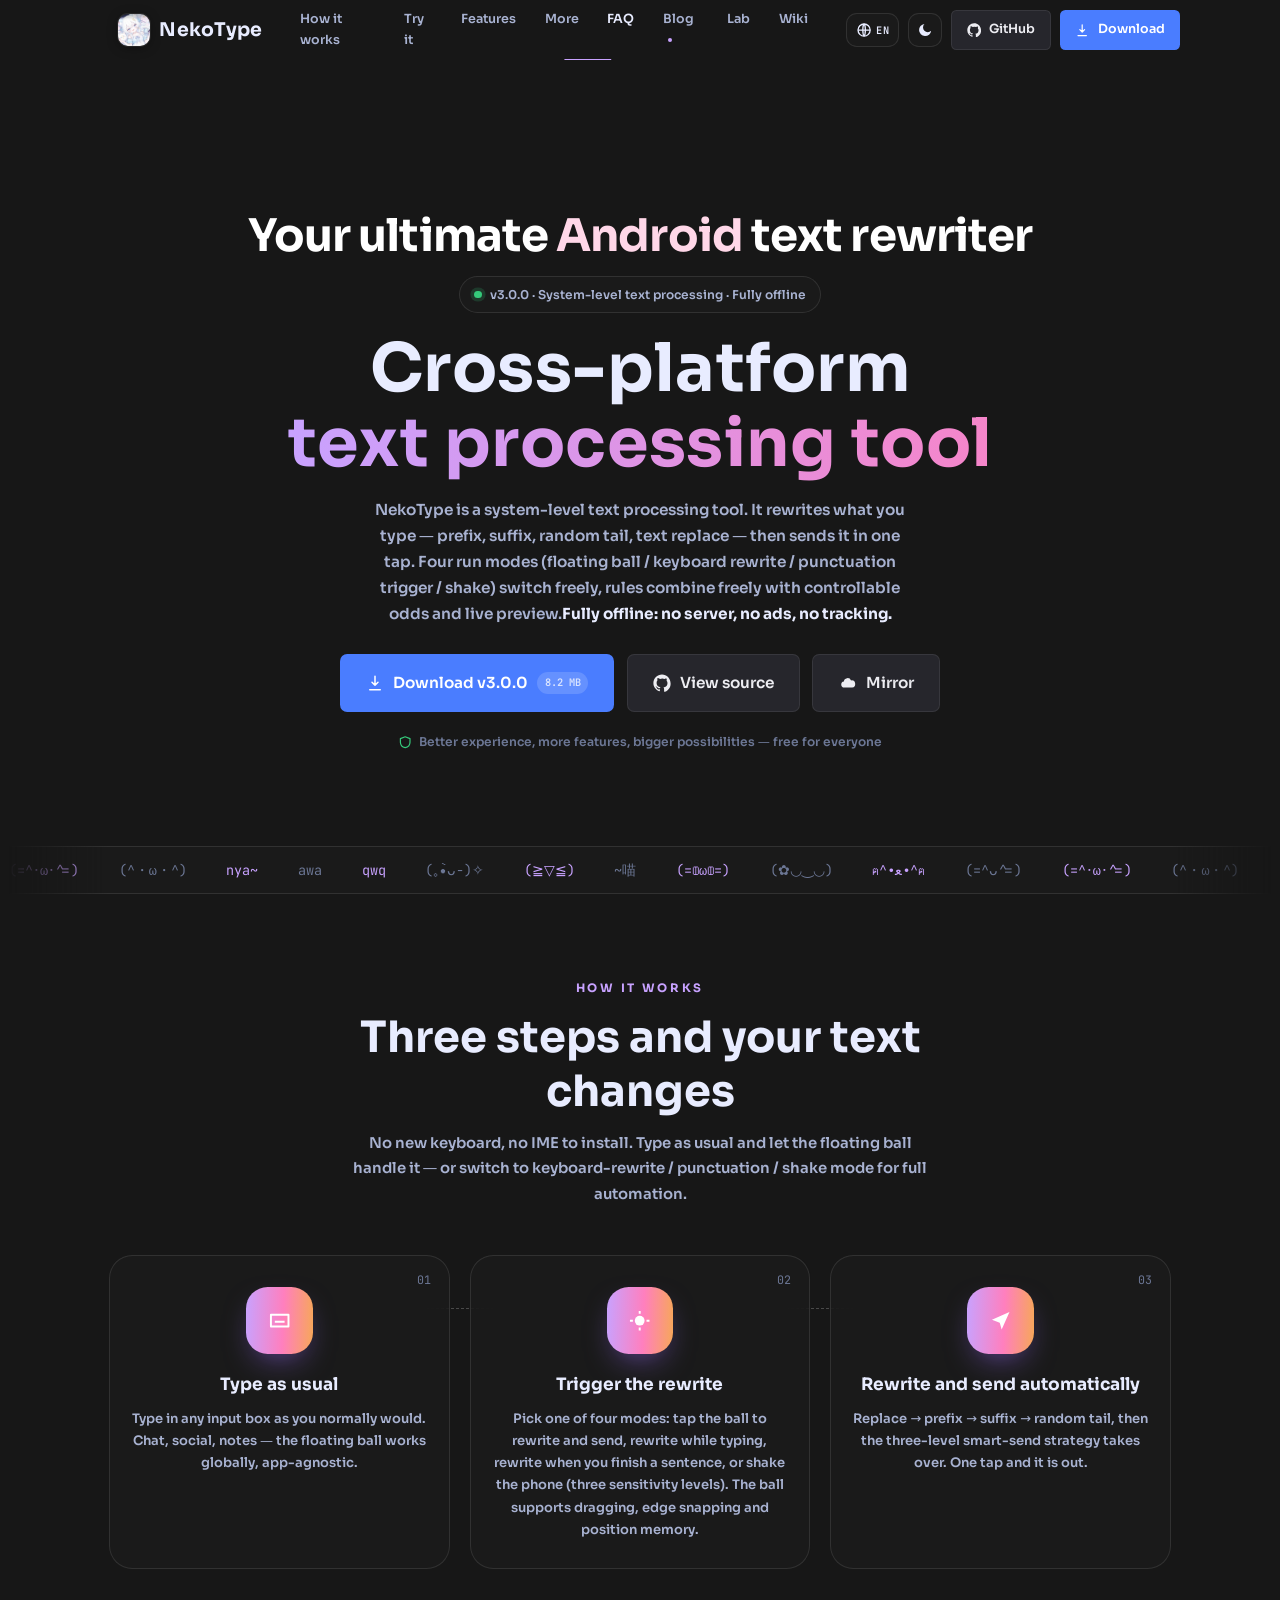
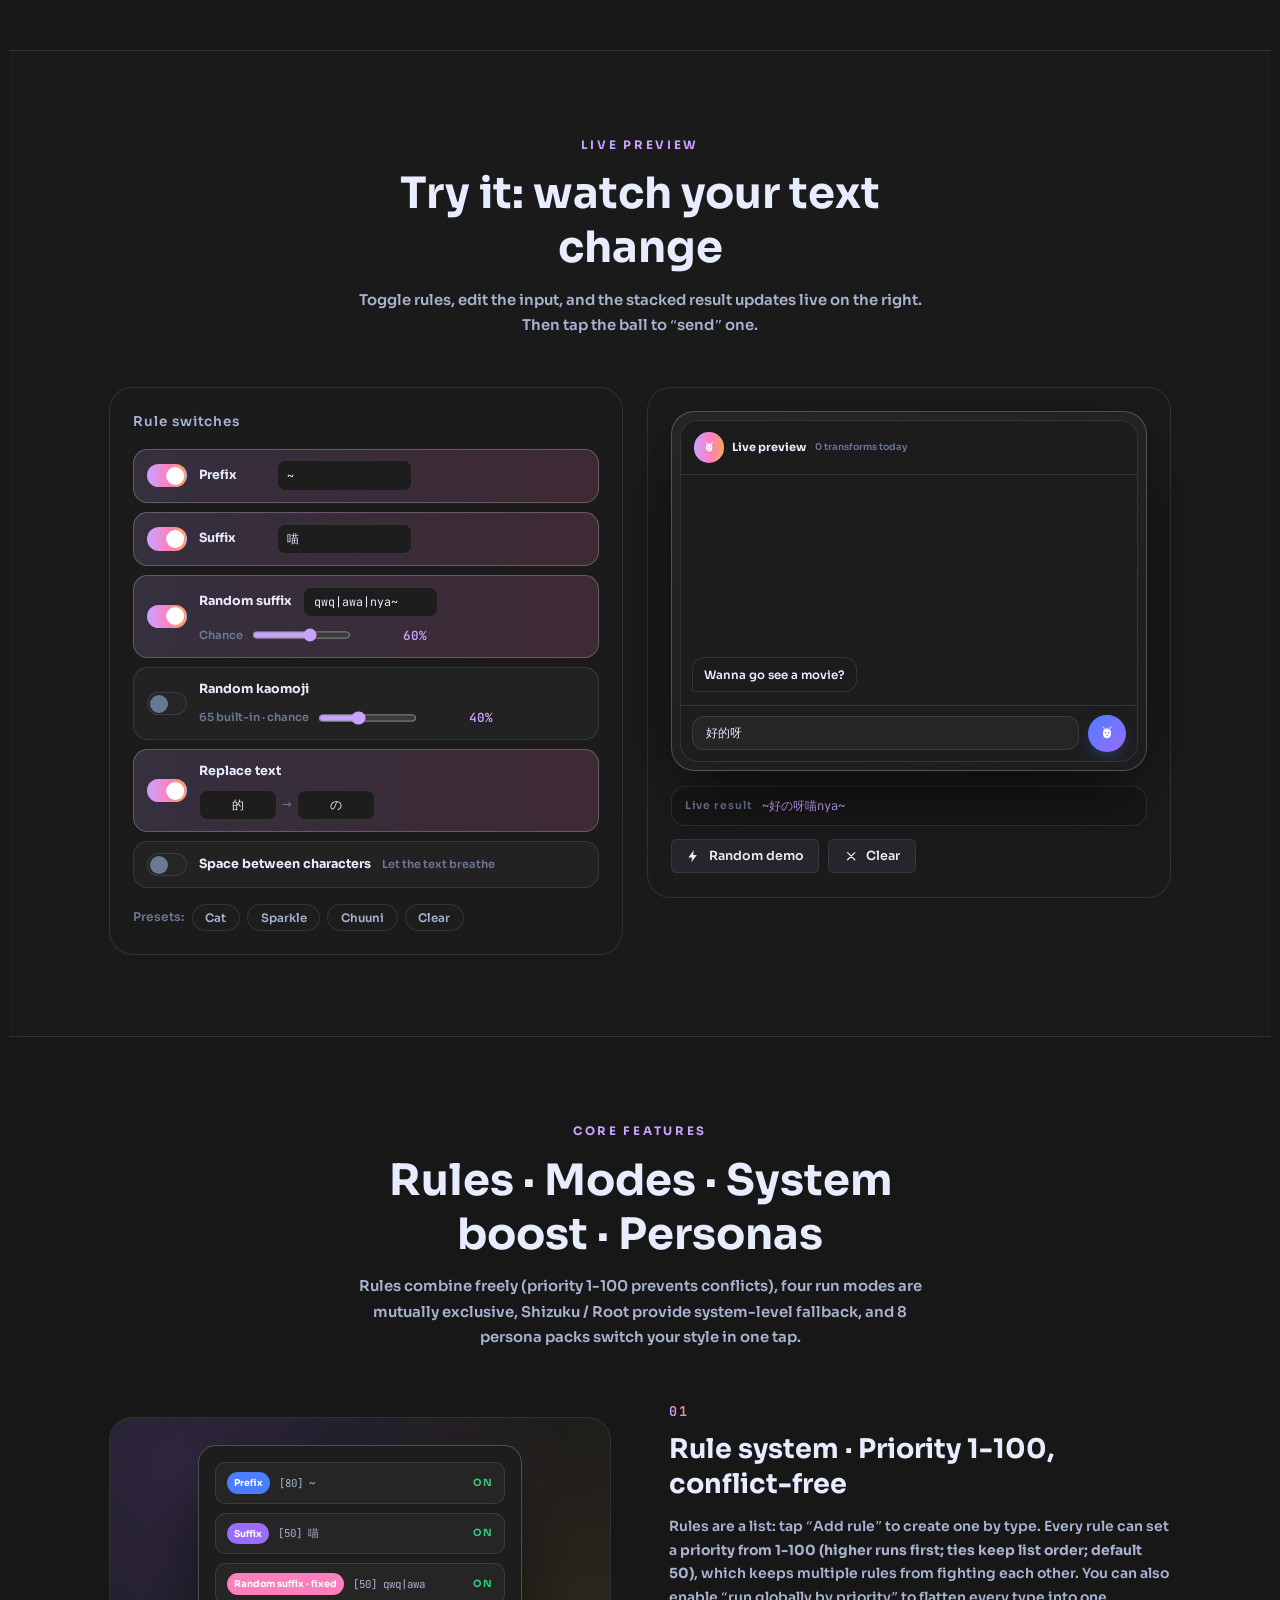
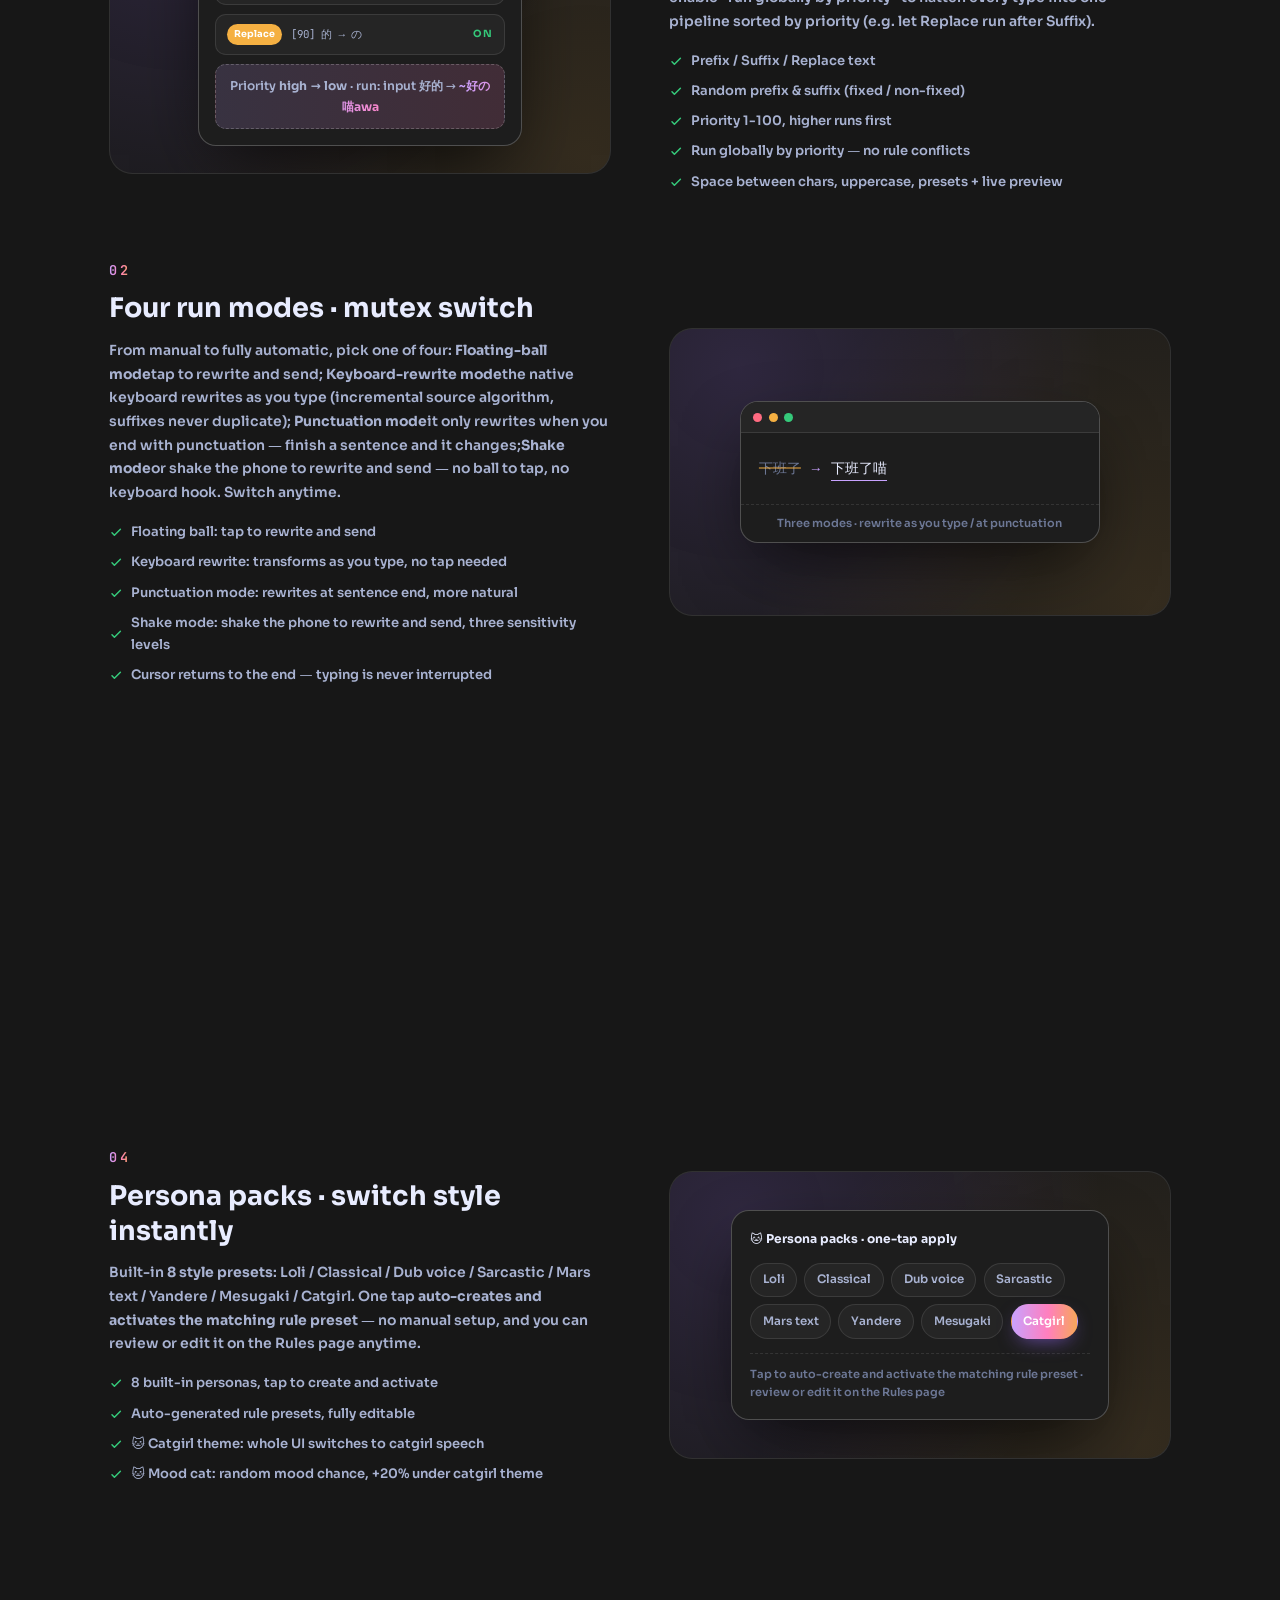
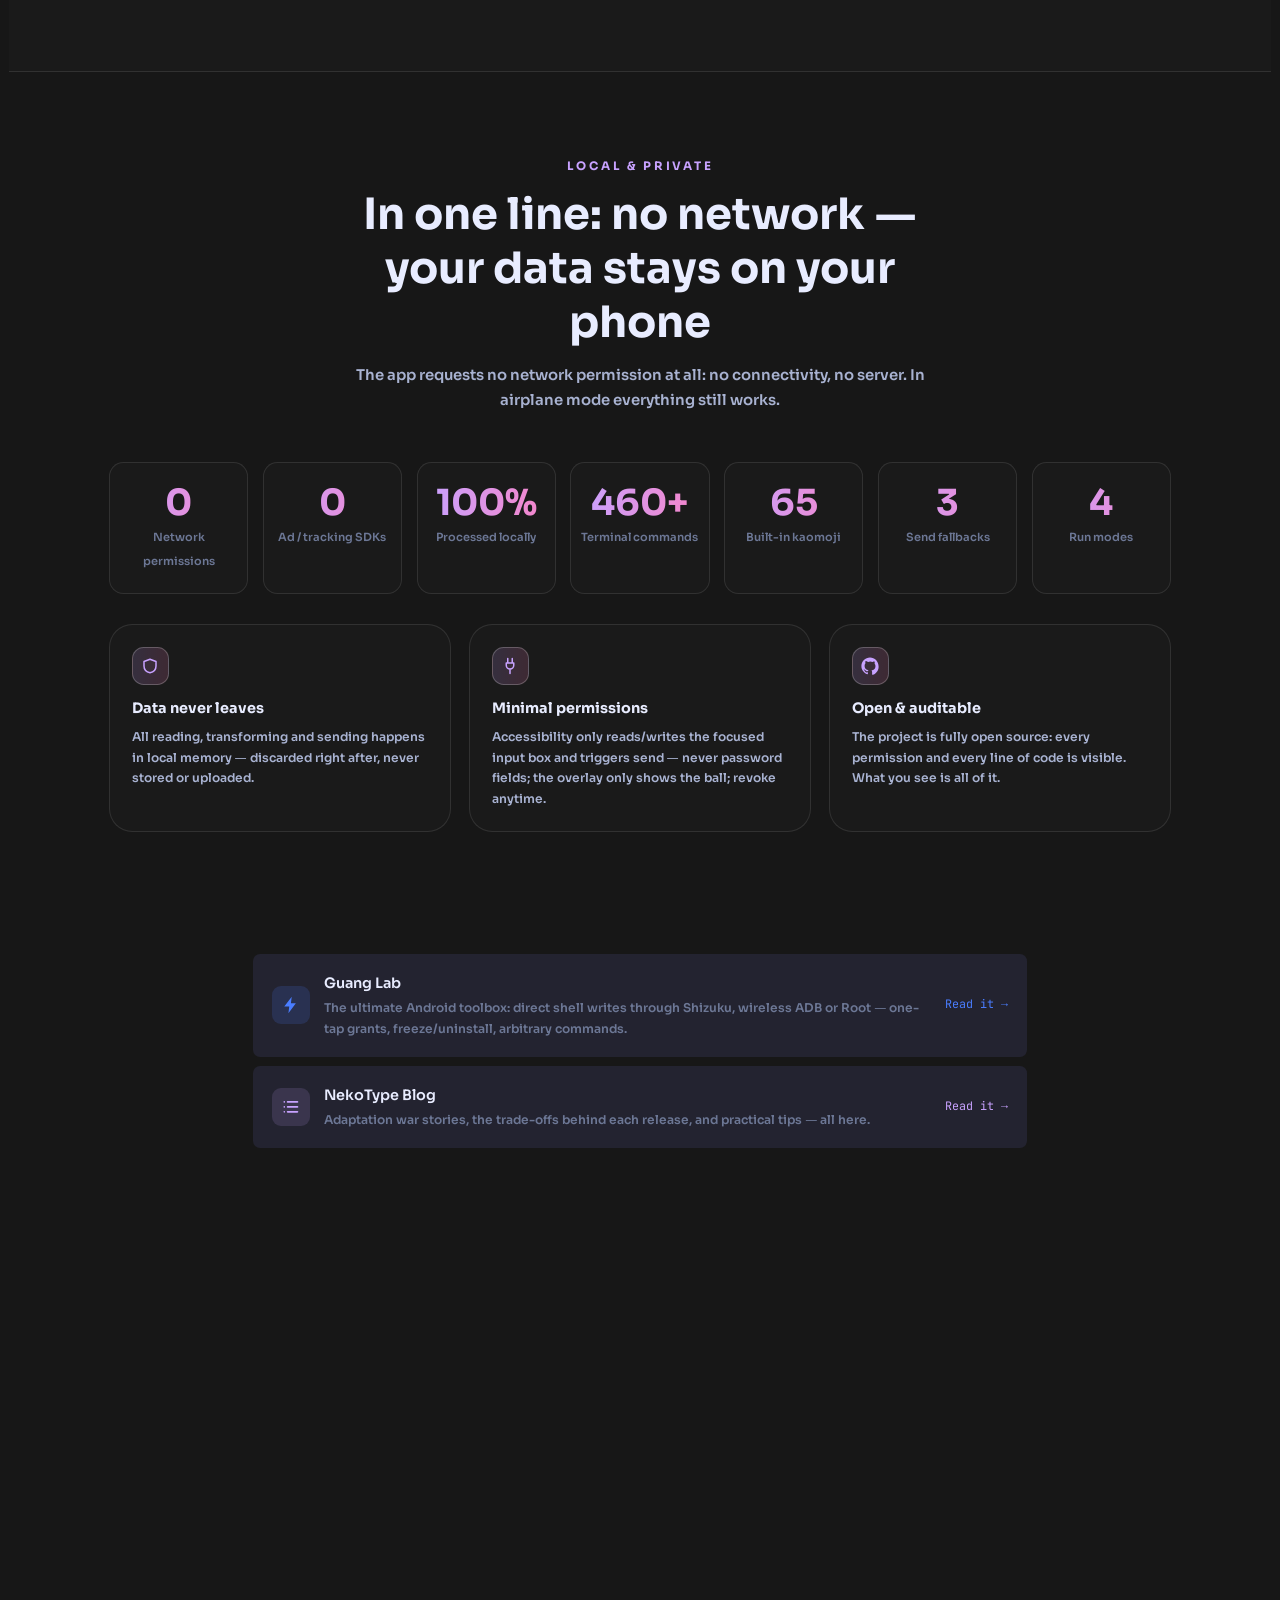
==== commit 67d03de9: "docs(wiki): 按 humanizer-zh 清单去 AI 味——破折号清零、粗体 69→2、删 AI 词汇与三段式、长句拆分" ====
--- a/index.html
+++ b/index.html
@@ -22,16 +22,16 @@
   <meta property="og:type" content="website" />
 
   <!-- 标签页图标 = NekoType 自己的图标（assets/index.jpg 缩小版，原图 247KB 不能直接当 favicon） -->
-  <link rel="icon" type="image/png" sizes="32x32" href="assets/icon-32.png?v=2.9.1.56" />
-  <link rel="icon" type="image/png" sizes="48x48" href="assets/icon-48.png?v=2.9.1.56" />
-  <link rel="icon" type="image/png" sizes="192x192" href="assets/icon-192.png?v=2.9.1.56" />
-  <link rel="apple-touch-icon" sizes="180x180" href="assets/icon-180.png?v=2.9.1.56" />
+  <link rel="icon" type="image/png" sizes="32x32" href="assets/icon-32.png?v=2.9.1.57" />
+  <link rel="icon" type="image/png" sizes="48x48" href="assets/icon-48.png?v=2.9.1.57" />
+  <link rel="icon" type="image/png" sizes="192x192" href="assets/icon-192.png?v=2.9.1.57" />
+  <link rel="apple-touch-icon" sizes="180x180" href="assets/icon-180.png?v=2.9.1.57" />
 
   <!-- 字体全部自托管在 assets/fonts/，不再依赖 fonts.googleapis.com（国内打不开） -->
 
   <!-- 首屏用到的两个字重：提前拉，别等布局后才发现要字体 -->
   <link rel="preload" as="font" type="font/woff2" crossorigin href="assets/fonts/sora-700.woff2" />
-  <link rel="stylesheet" href="assets/css/style.css?v=2.9.1.56" />
+  <link rel="stylesheet" href="assets/css/style.css?v=2.9.1.57" />
 </head>
 <body>
   <div class="loadbar" id="loadBar" aria-hidden="true"></div>
@@ -813,7 +813,7 @@
   <!-- i18n 词典 50KB：只给真的要用繁体/英文的访客加载，中文访客不必付这个成本 -->
   <script>
   (function () {
-    var KEY = 'neko-lang', src = 'assets/js/i18n.js?v=2.9.1.56';
+    var KEY = 'neko-lang', src = 'assets/js/i18n.js?v=2.9.1.57';
     function detect() {
       var l = (navigator.language || 'zh-Hans').toLowerCase();
       if (l.indexOf('zh') === 0) return /hant|tw|hk|mo/.test(l) ? 'zh-Hant' : 'zh-Hans';
@@ -855,7 +855,7 @@
     }, true);
   })();
   </script>
-  <script src="assets/js/swarm.js?v=2.9.1.56" defer data-swarm-auto></script>
-  <script src="assets/js/main.js?v=2.9.1.56" defer></script>
+  <script src="assets/js/swarm.js?v=2.9.1.57" defer data-swarm-auto></script>
+  <script src="assets/js/main.js?v=2.9.1.57" defer></script>
 </body>
 </html>
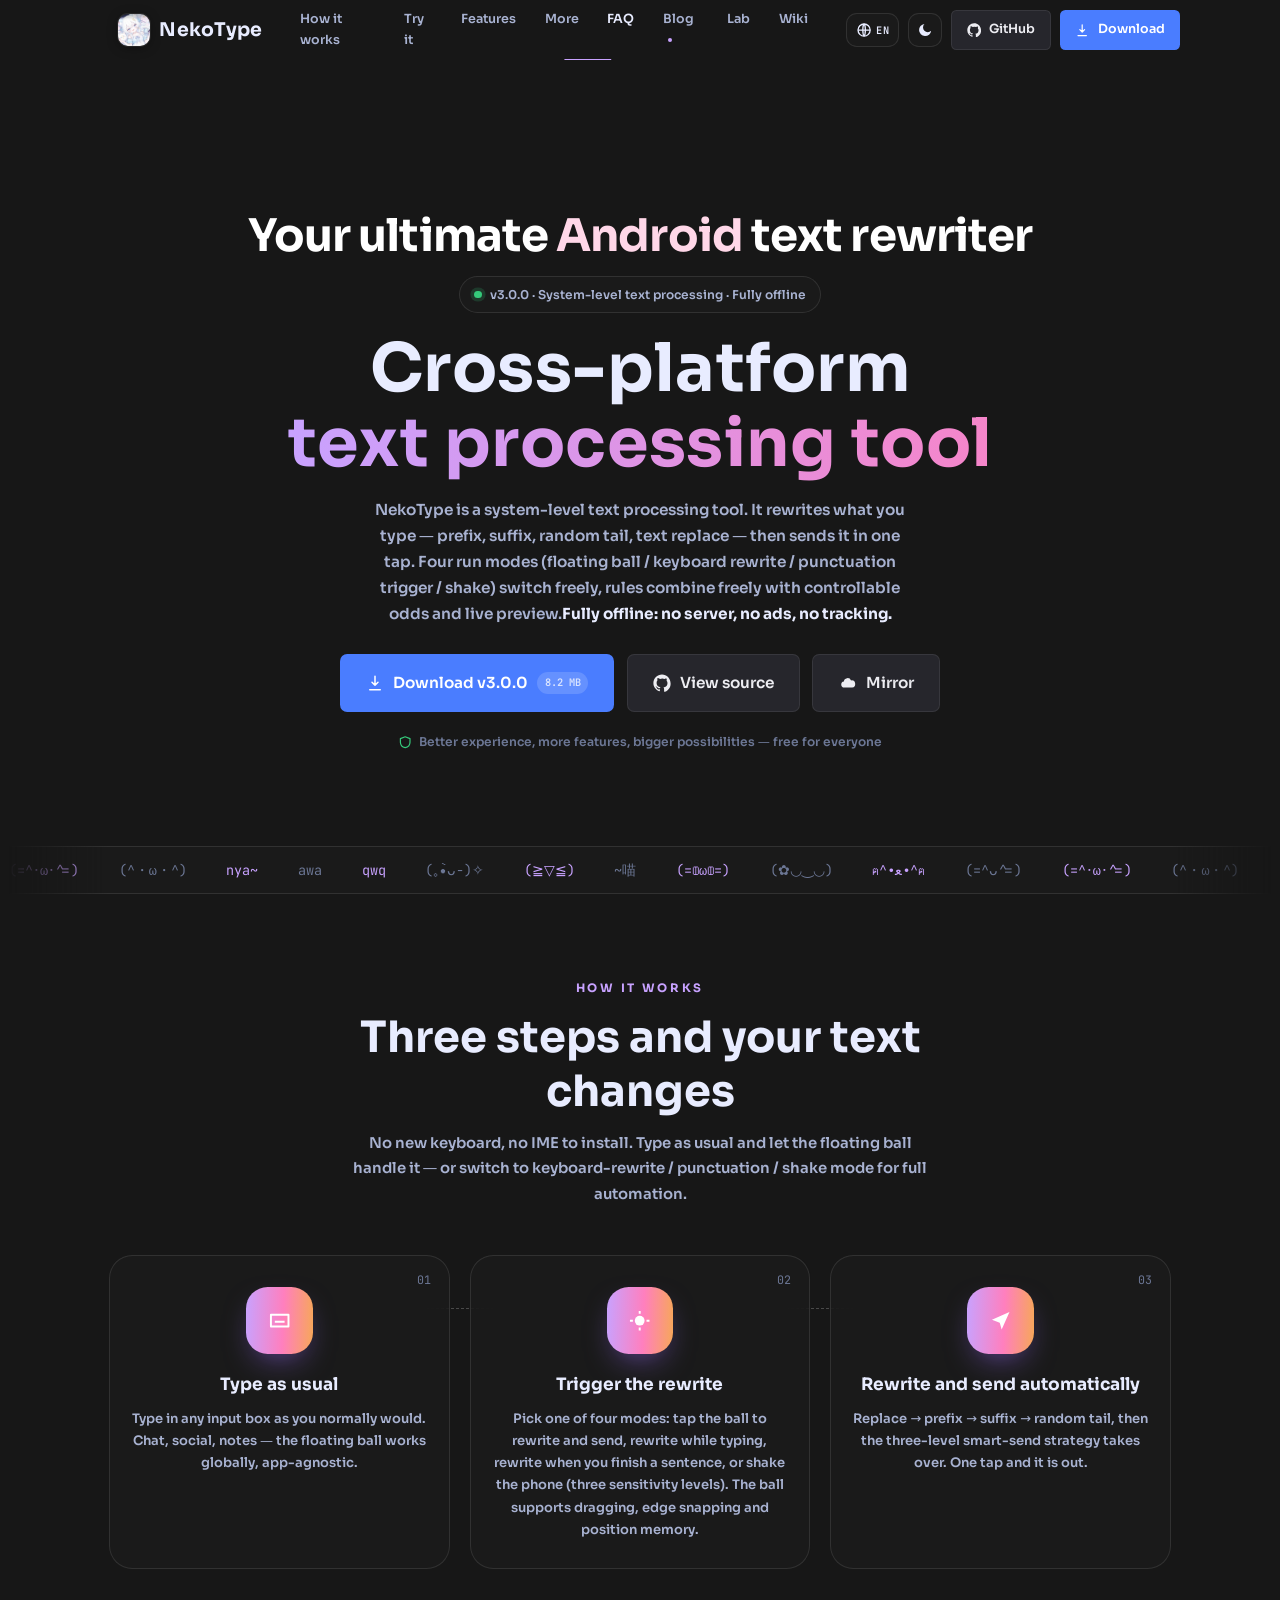
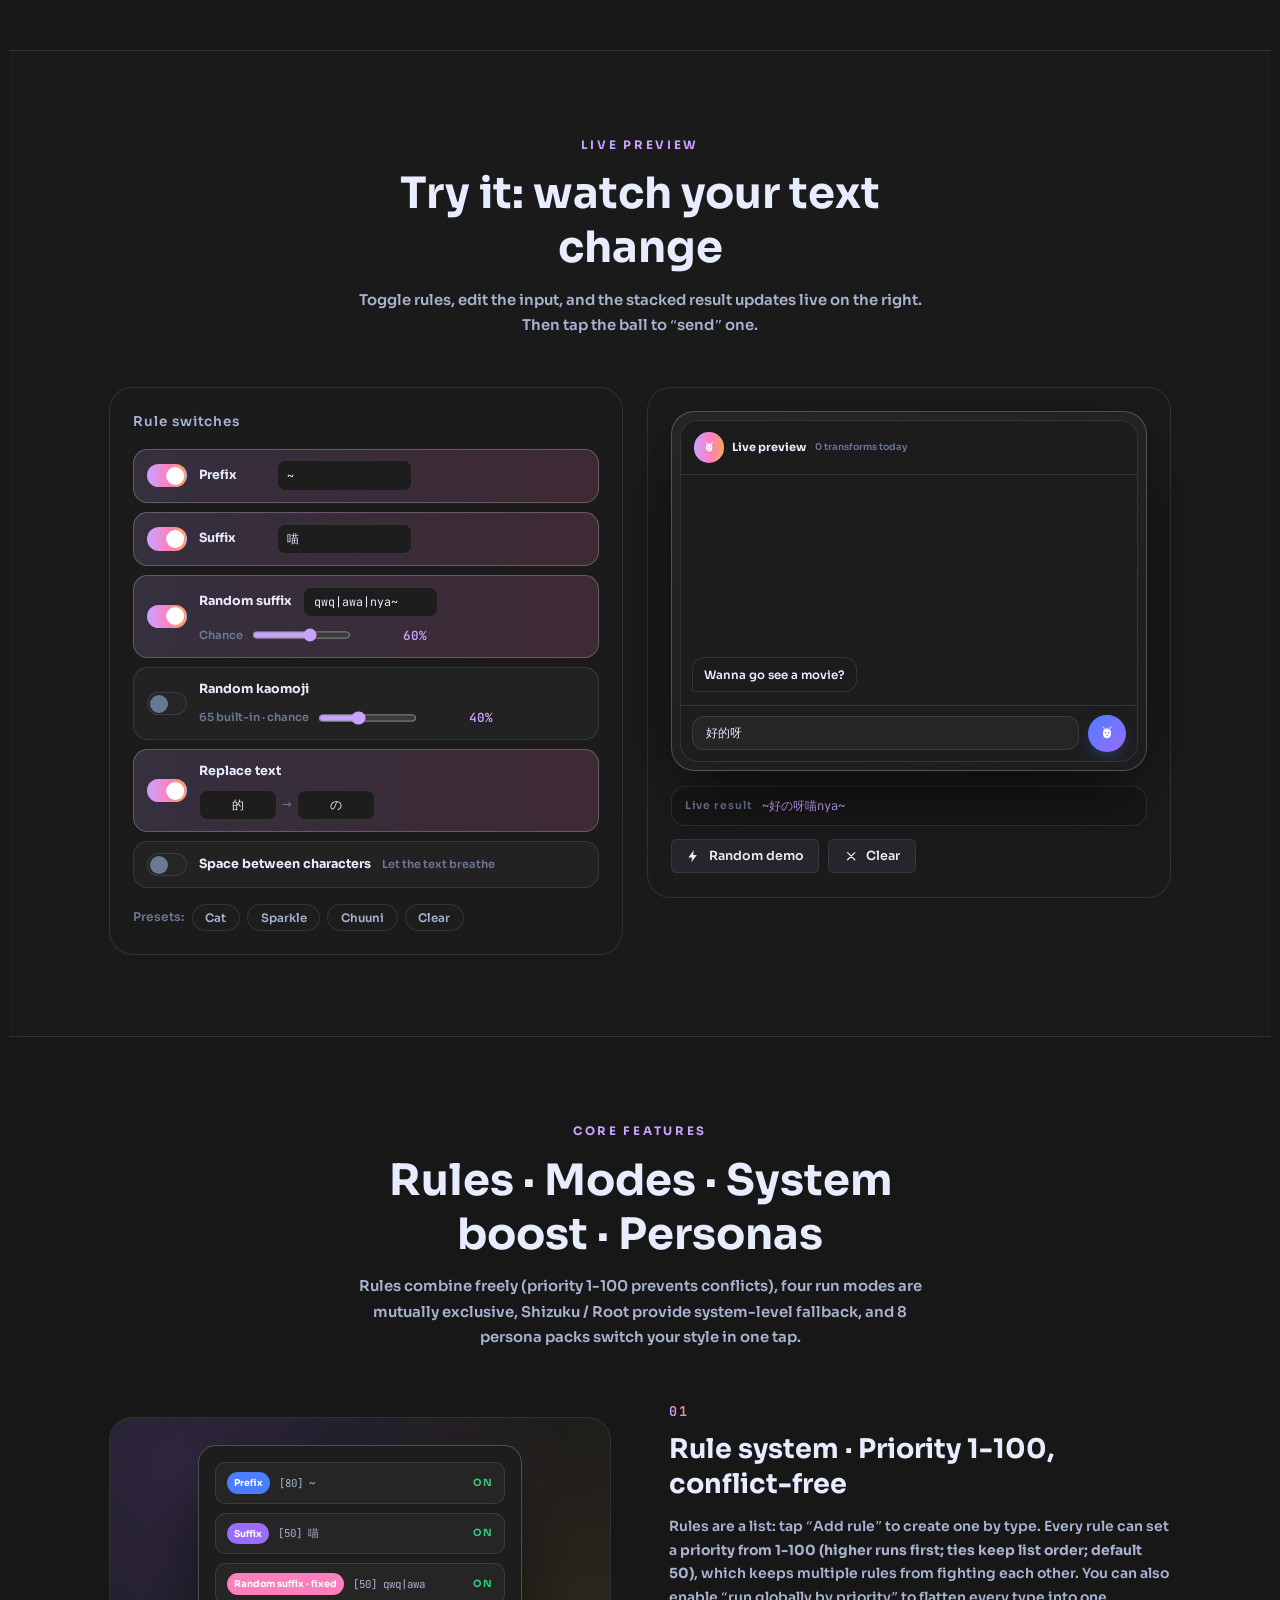
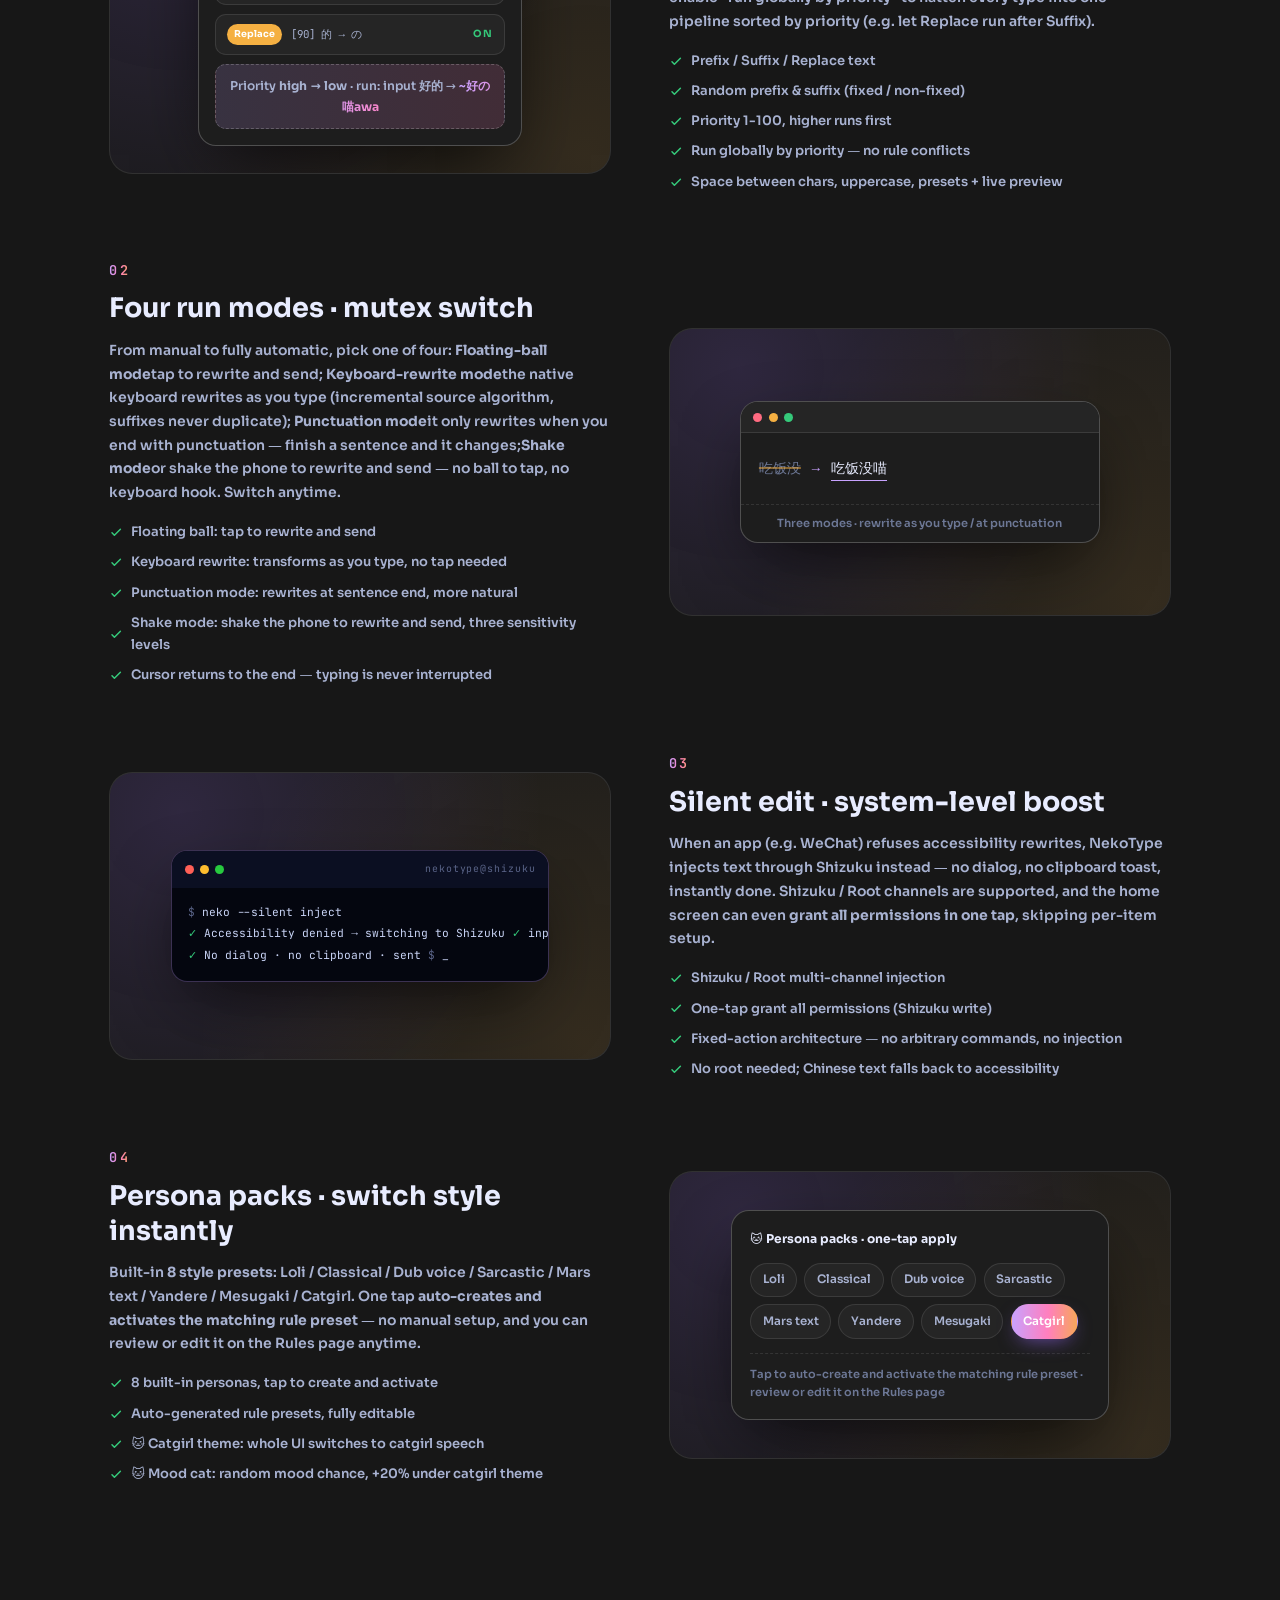
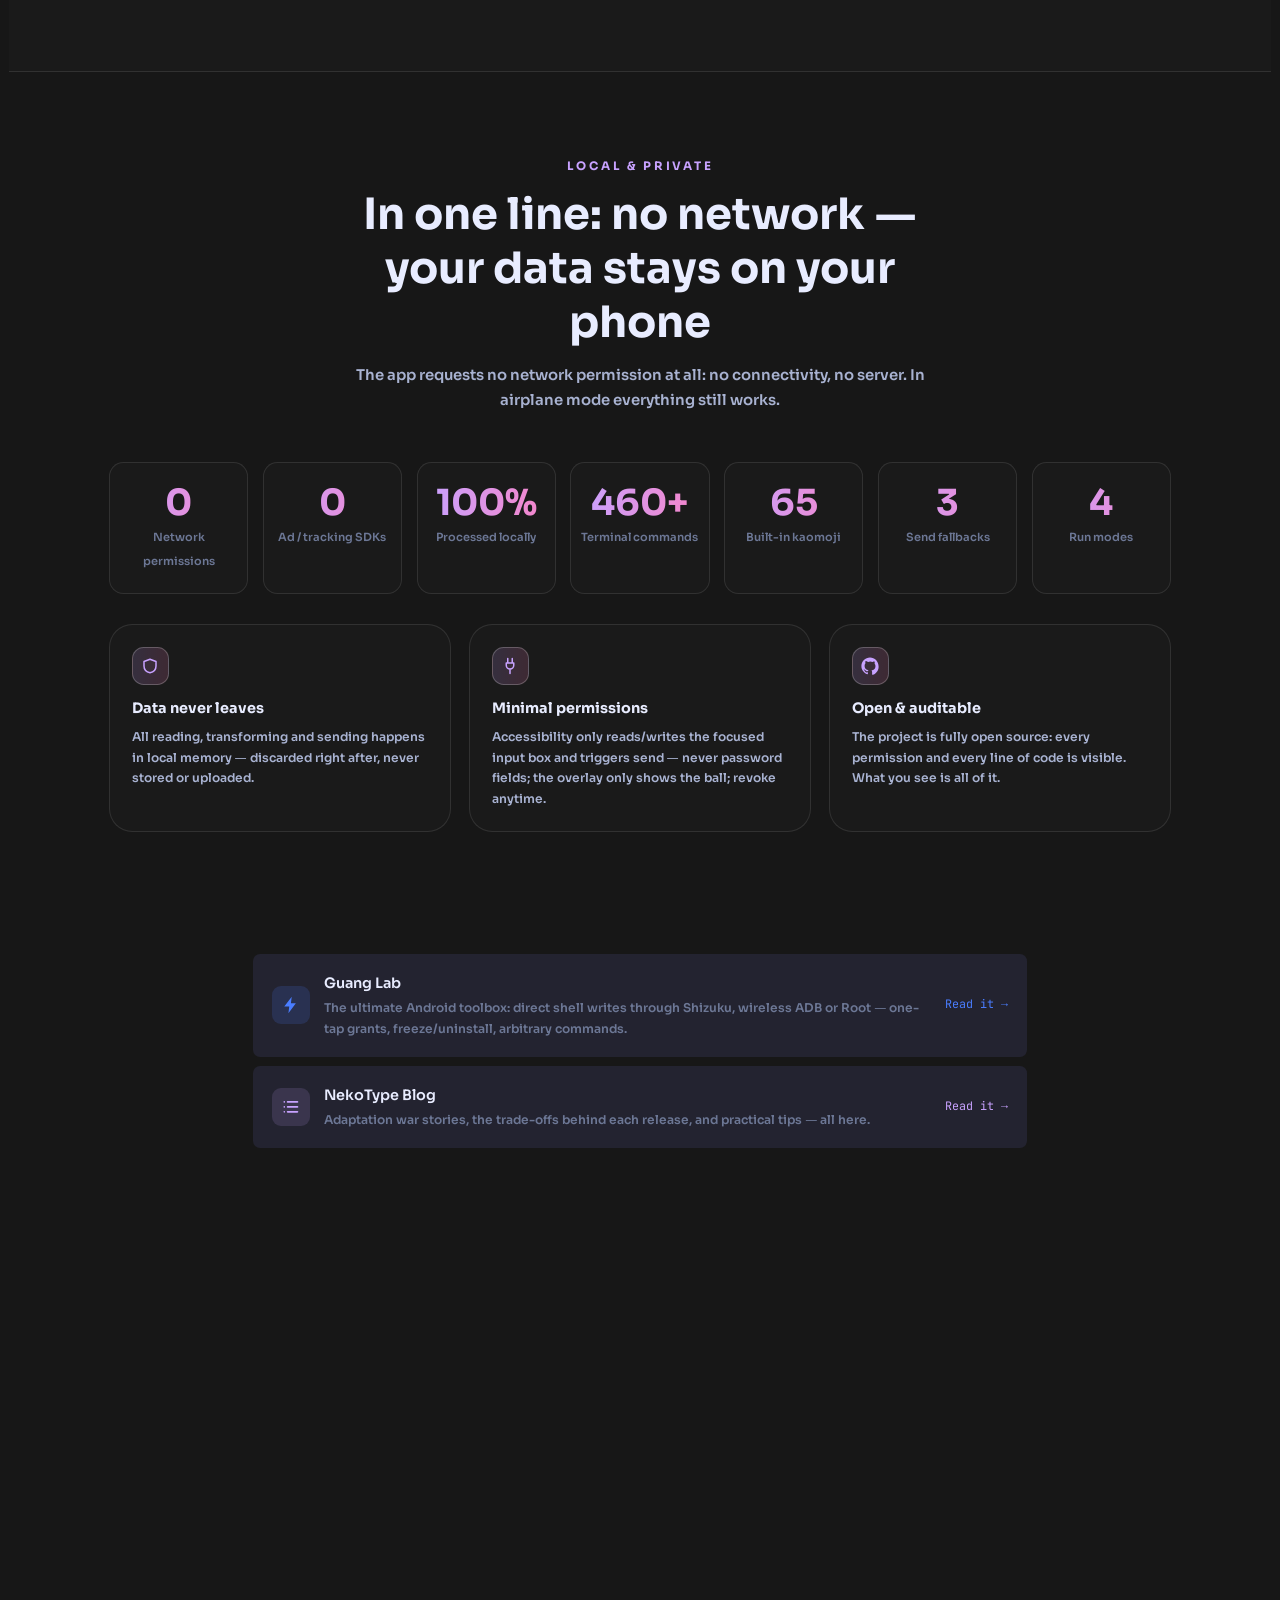
==== commit cee4b778: "docs(wiki): 改回专业手册语气——标题名词化（如何开始/术语说明/权限配置…）、删除闲聊导语、清掉口语（压根/跑通/顺手/折腾/对一下）、悬浮球不再叫猫爪球" ====
--- a/index.html
+++ b/index.html
@@ -22,16 +22,16 @@
   <meta property="og:type" content="website" />
 
   <!-- 标签页图标 = NekoType 自己的图标（assets/index.jpg 缩小版，原图 247KB 不能直接当 favicon） -->
-  <link rel="icon" type="image/png" sizes="32x32" href="assets/icon-32.png?v=2.9.1.57" />
-  <link rel="icon" type="image/png" sizes="48x48" href="assets/icon-48.png?v=2.9.1.57" />
-  <link rel="icon" type="image/png" sizes="192x192" href="assets/icon-192.png?v=2.9.1.57" />
-  <link rel="apple-touch-icon" sizes="180x180" href="assets/icon-180.png?v=2.9.1.57" />
+  <link rel="icon" type="image/png" sizes="32x32" href="assets/icon-32.png?v=2.9.1.59" />
+  <link rel="icon" type="image/png" sizes="48x48" href="assets/icon-48.png?v=2.9.1.59" />
+  <link rel="icon" type="image/png" sizes="192x192" href="assets/icon-192.png?v=2.9.1.59" />
+  <link rel="apple-touch-icon" sizes="180x180" href="assets/icon-180.png?v=2.9.1.59" />
 
   <!-- 字体全部自托管在 assets/fonts/，不再依赖 fonts.googleapis.com（国内打不开） -->
 
   <!-- 首屏用到的两个字重：提前拉，别等布局后才发现要字体 -->
   <link rel="preload" as="font" type="font/woff2" crossorigin href="assets/fonts/sora-700.woff2" />
-  <link rel="stylesheet" href="assets/css/style.css?v=2.9.1.57" />
+  <link rel="stylesheet" href="assets/css/style.css?v=2.9.1.59" />
 </head>
 <body>
   <div class="loadbar" id="loadBar" aria-hidden="true"></div>
@@ -813,7 +813,7 @@
   <!-- i18n 词典 50KB：只给真的要用繁体/英文的访客加载，中文访客不必付这个成本 -->
   <script>
   (function () {
-    var KEY = 'neko-lang', src = 'assets/js/i18n.js?v=2.9.1.57';
+    var KEY = 'neko-lang', src = 'assets/js/i18n.js?v=2.9.1.59';
     function detect() {
       var l = (navigator.language || 'zh-Hans').toLowerCase();
       if (l.indexOf('zh') === 0) return /hant|tw|hk|mo/.test(l) ? 'zh-Hant' : 'zh-Hans';
@@ -855,7 +855,7 @@
     }, true);
   })();
   </script>
-  <script src="assets/js/swarm.js?v=2.9.1.57" defer data-swarm-auto></script>
-  <script src="assets/js/main.js?v=2.9.1.57" defer></script>
+  <script src="assets/js/swarm.js?v=2.9.1.59" defer data-swarm-auto></script>
+  <script src="assets/js/main.js?v=2.9.1.59" defer></script>
 </body>
 </html>
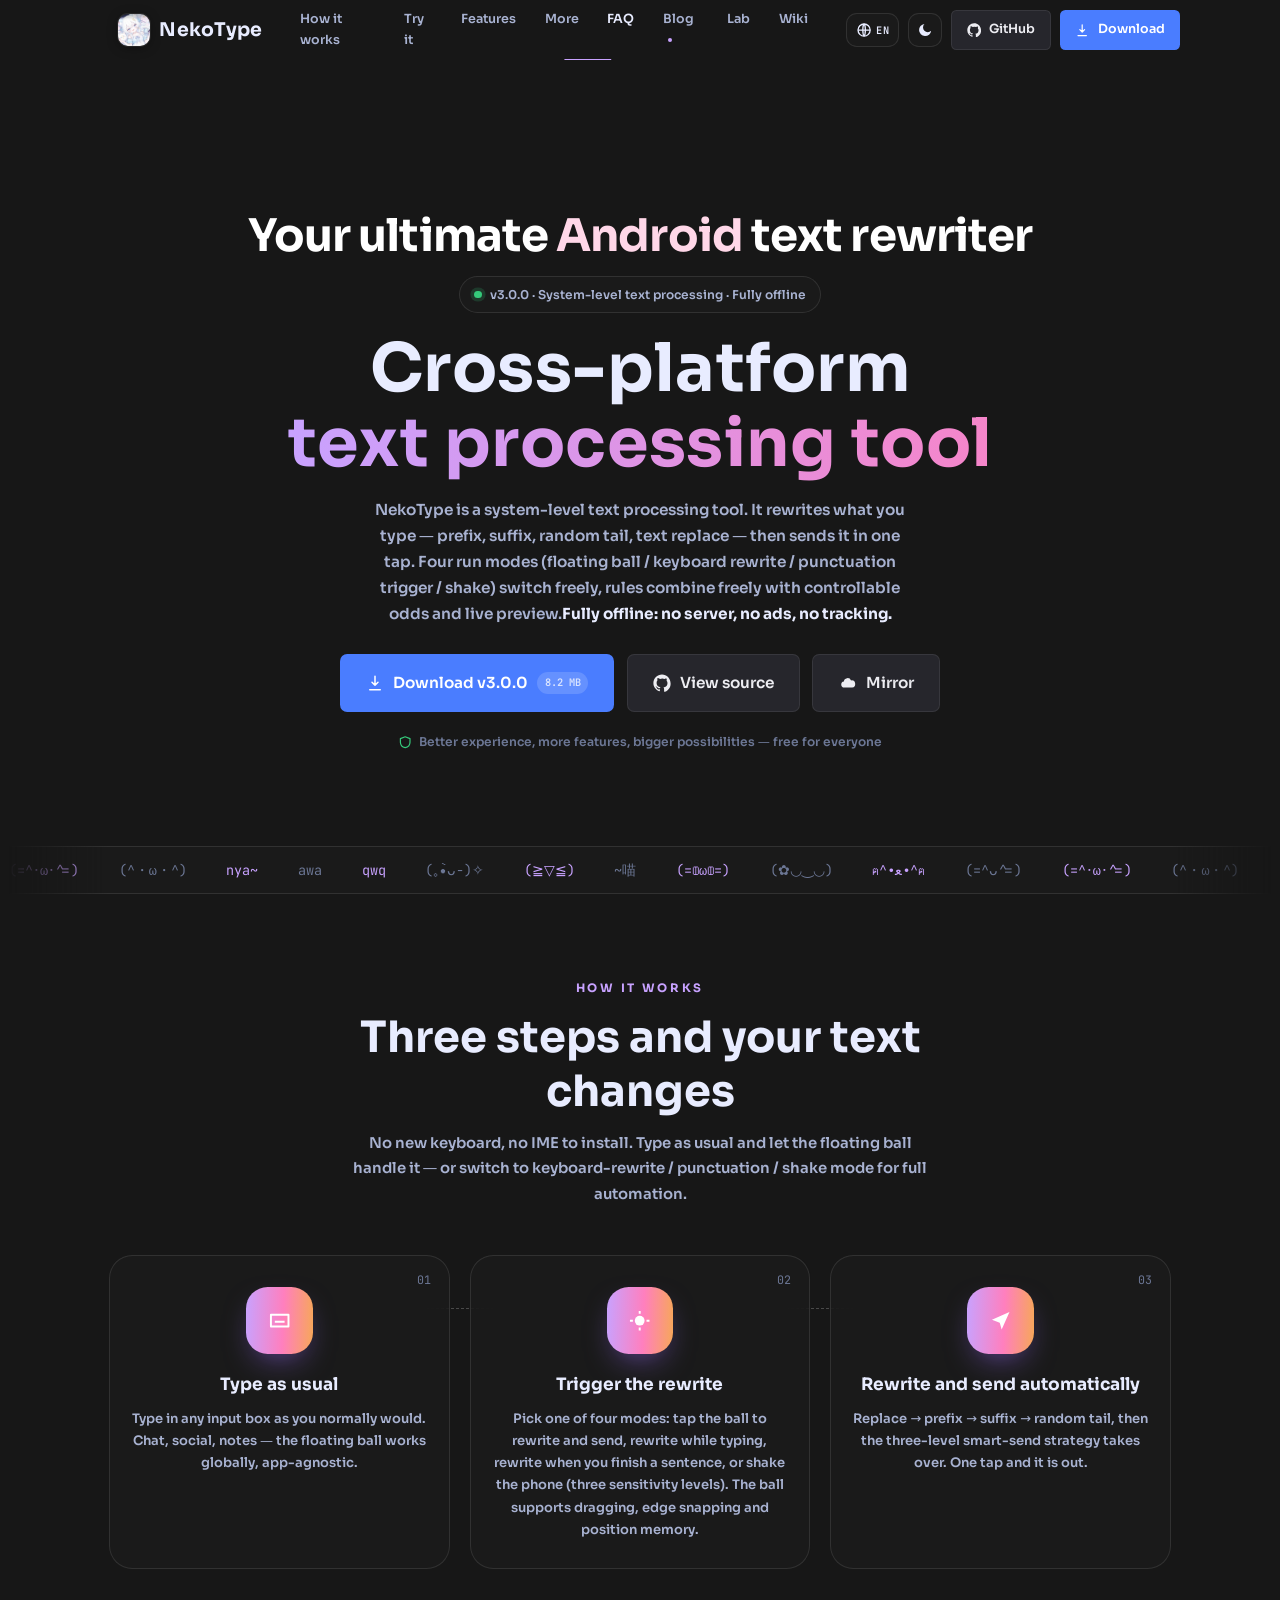
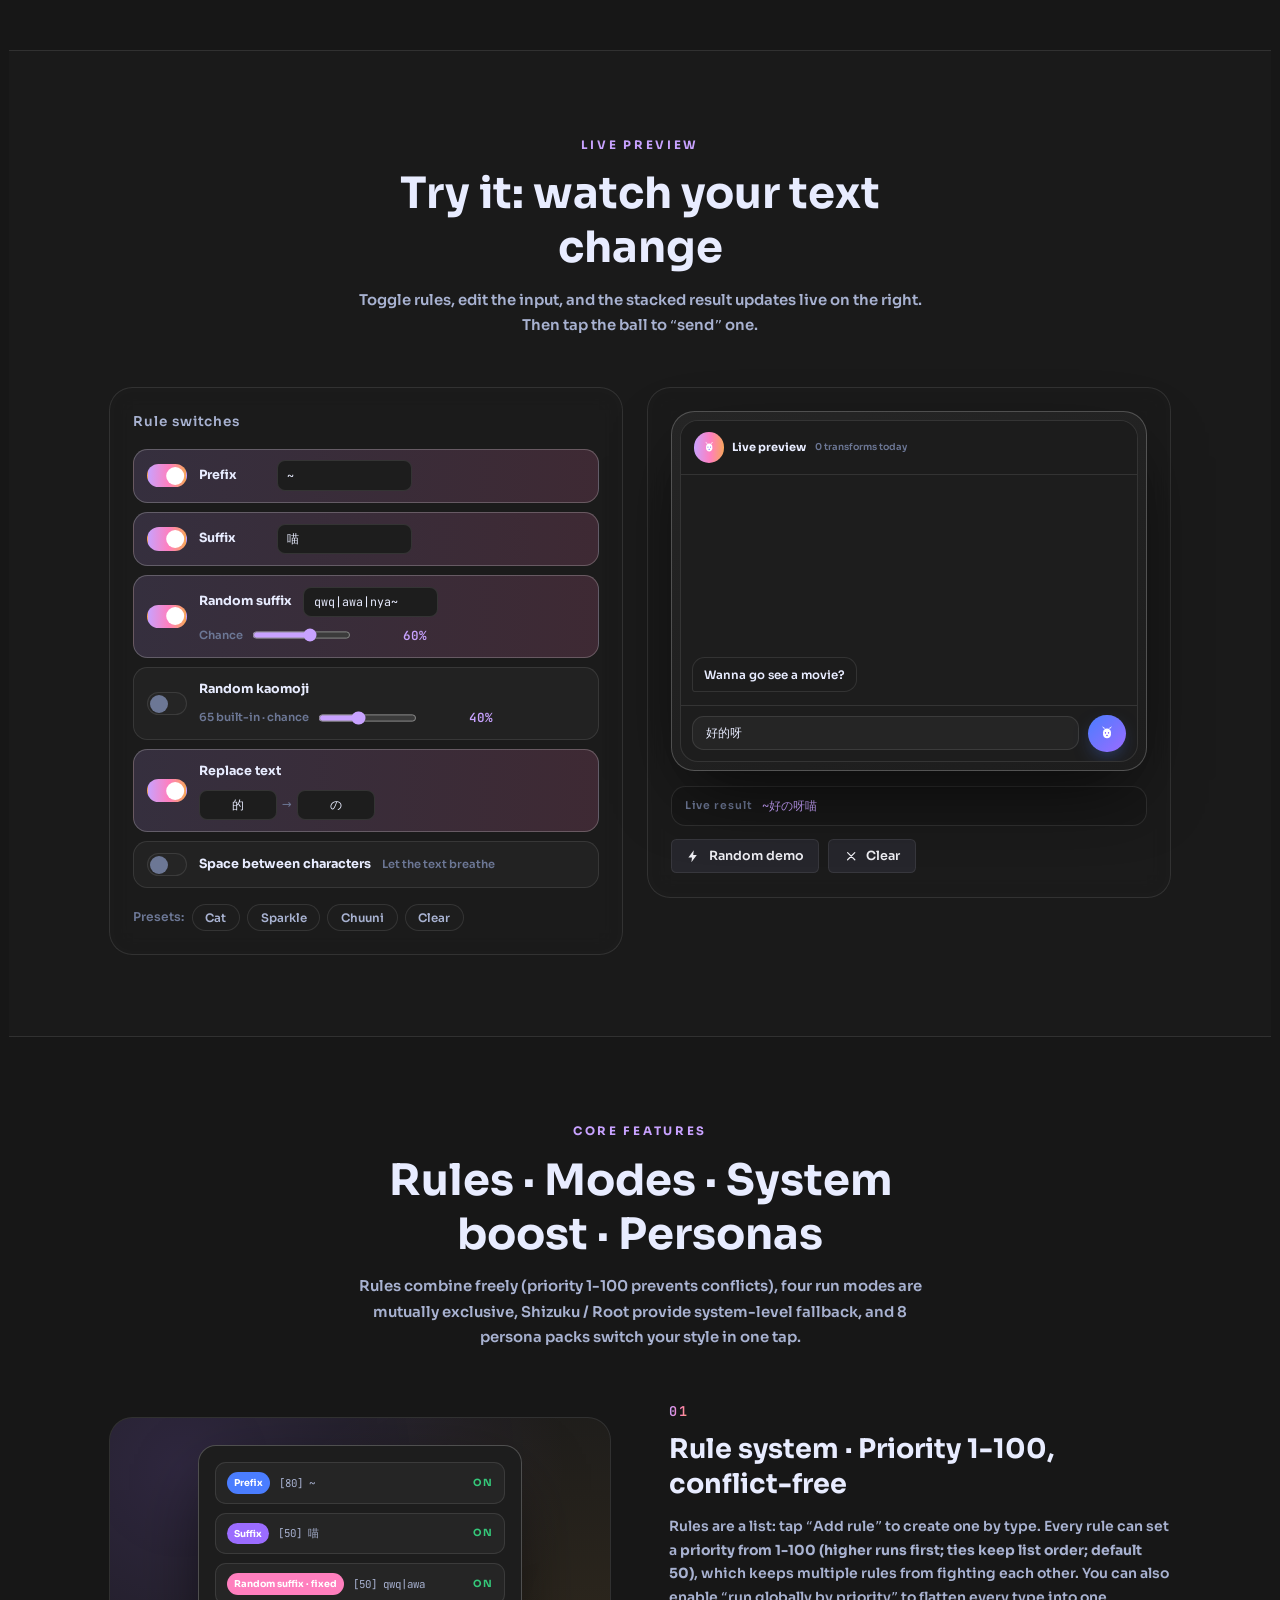
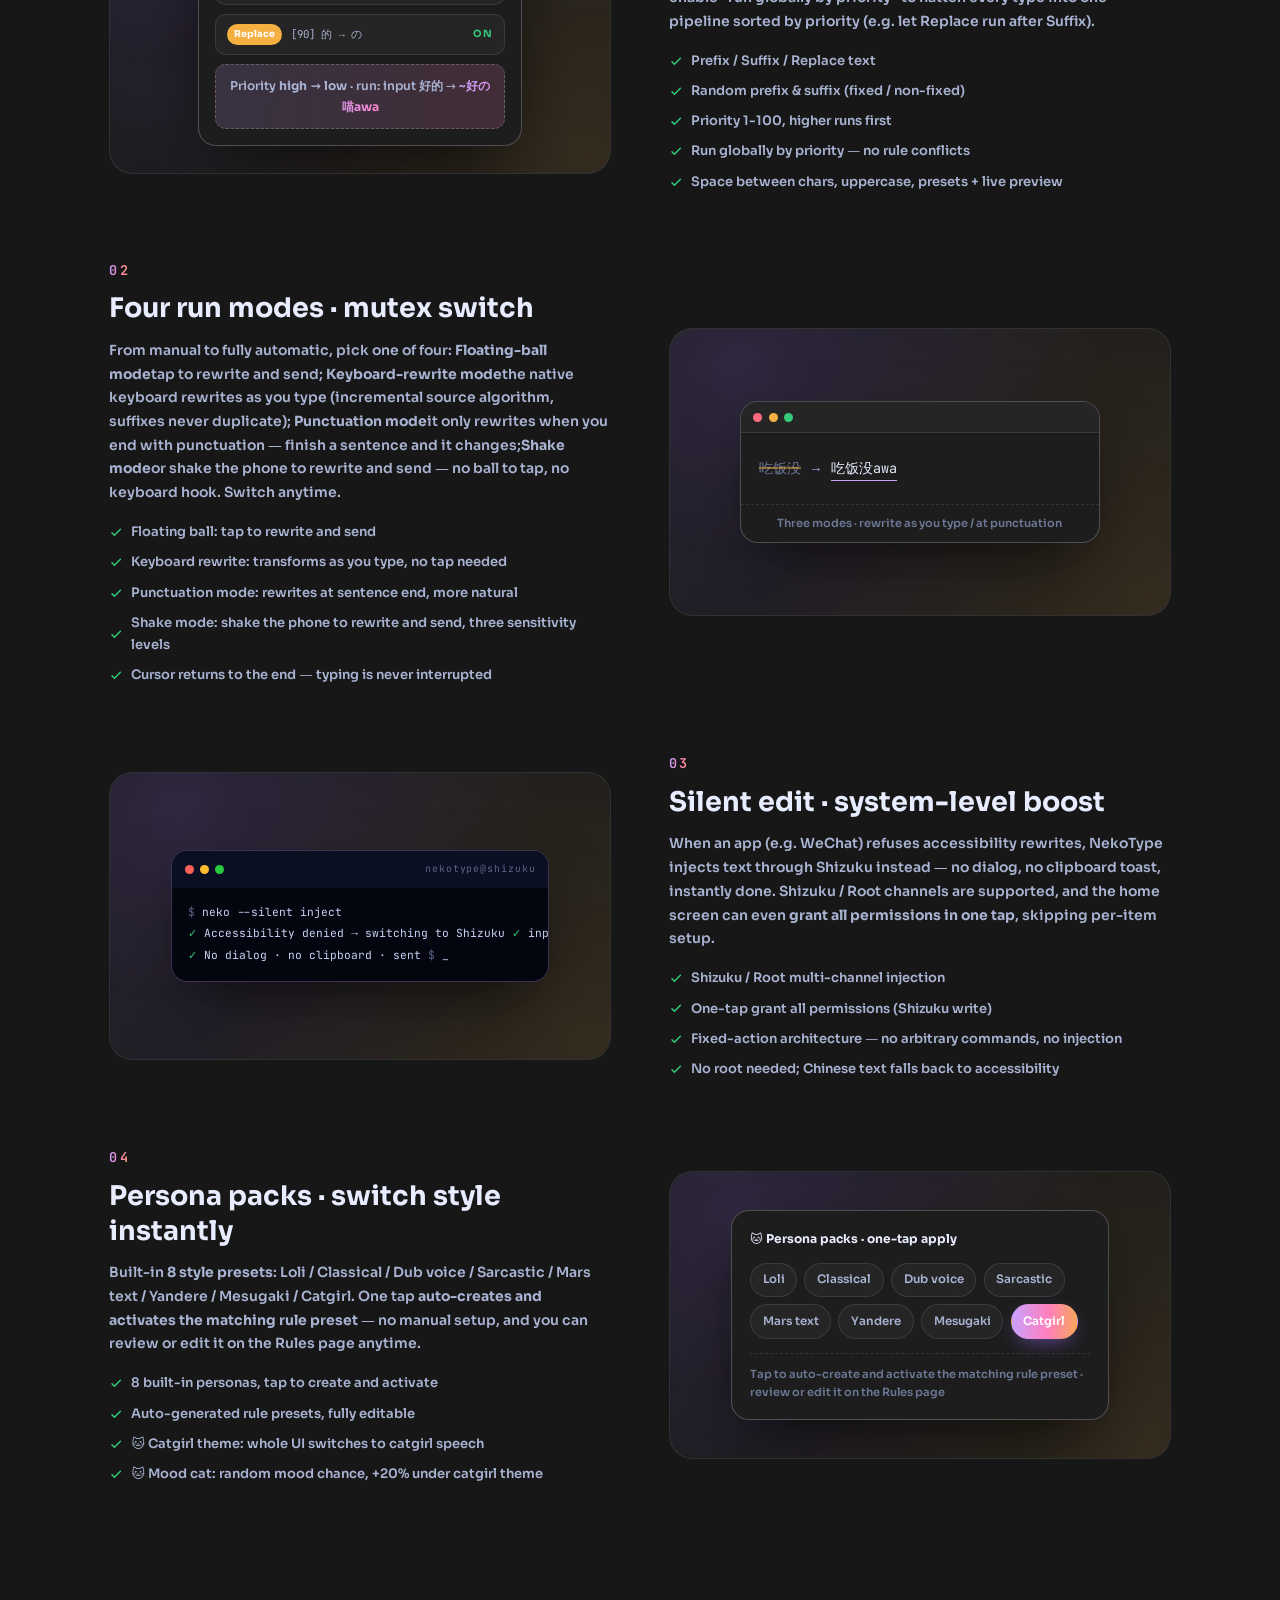
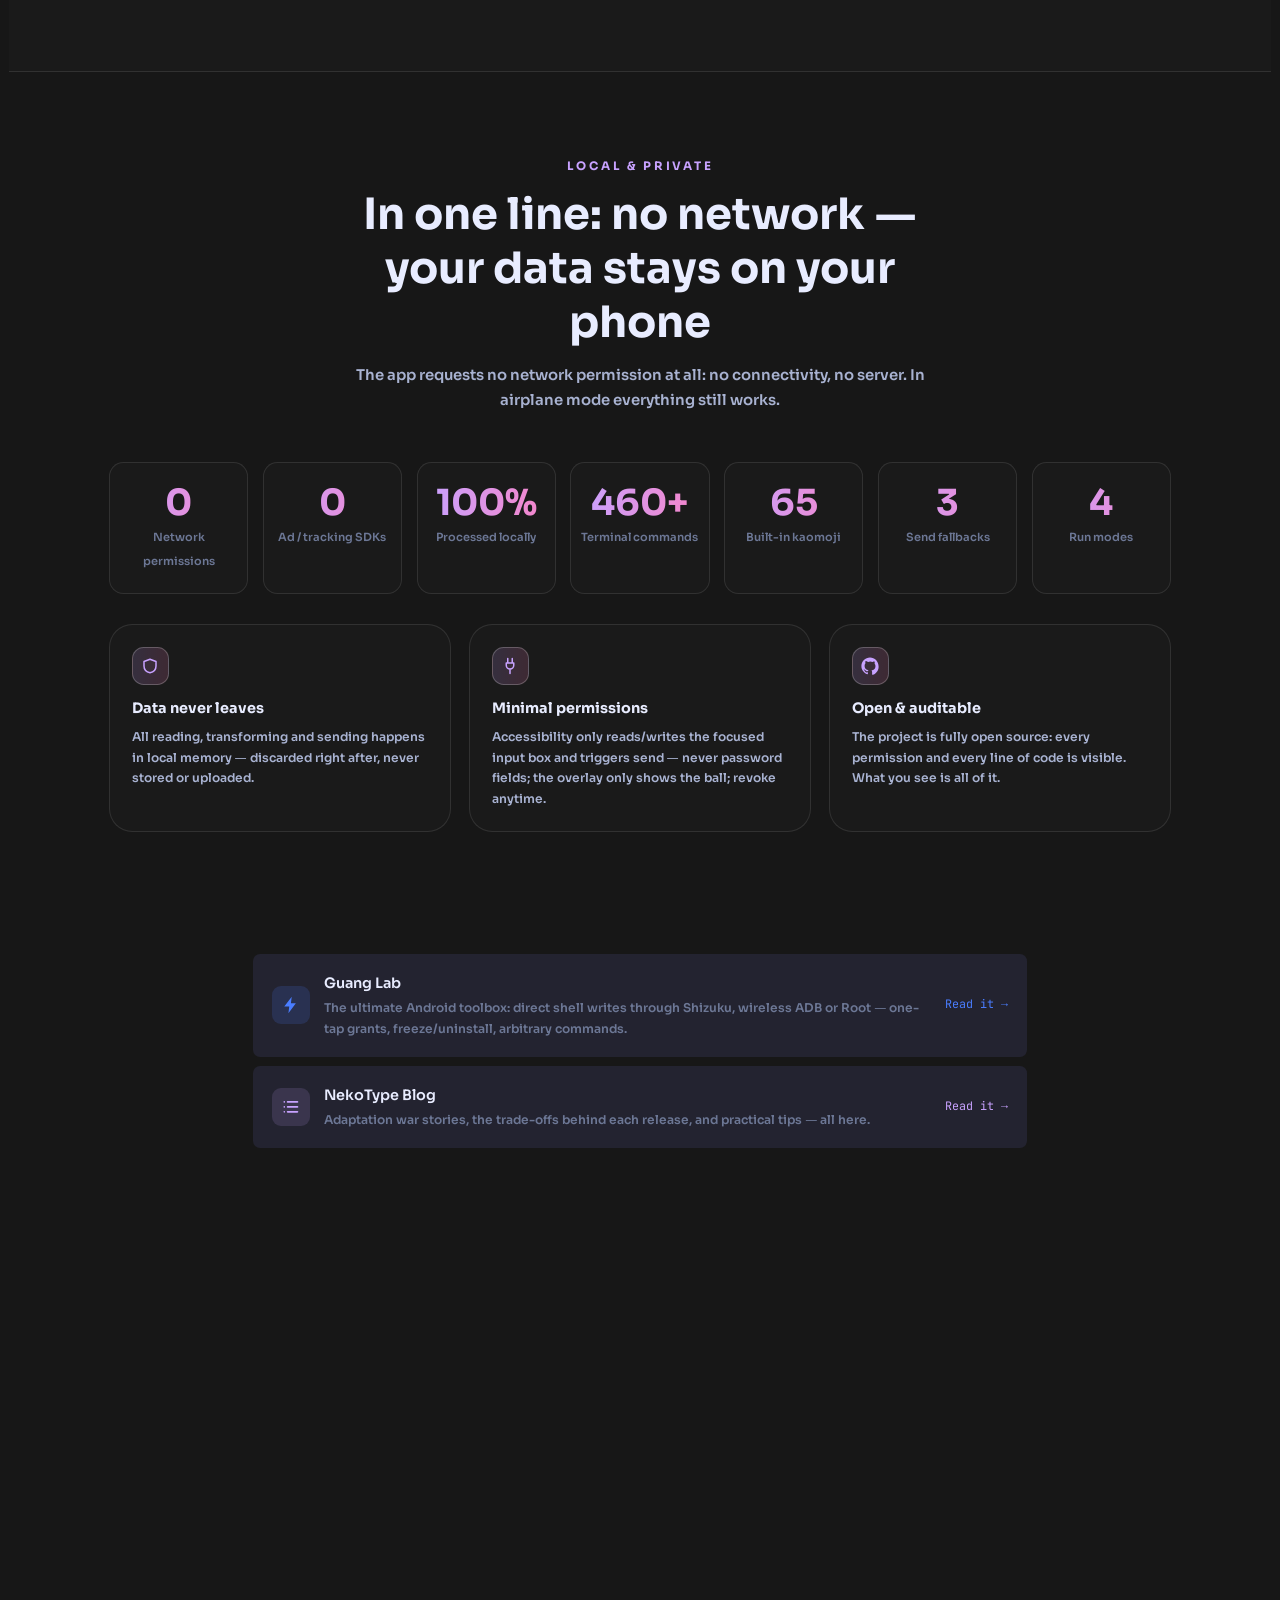
==== commit 30c939c1: "docs(wiki): 术语标签规范化（不开会→未启用、为什么→作用、在哪开→开启路径）、h3 与术语卡正文全部改书面表述" ====
--- a/index.html
+++ b/index.html
@@ -22,16 +22,16 @@
   <meta property="og:type" content="website" />
 
   <!-- 标签页图标 = NekoType 自己的图标（assets/index.jpg 缩小版，原图 247KB 不能直接当 favicon） -->
-  <link rel="icon" type="image/png" sizes="32x32" href="assets/icon-32.png?v=2.9.1.59" />
-  <link rel="icon" type="image/png" sizes="48x48" href="assets/icon-48.png?v=2.9.1.59" />
-  <link rel="icon" type="image/png" sizes="192x192" href="assets/icon-192.png?v=2.9.1.59" />
-  <link rel="apple-touch-icon" sizes="180x180" href="assets/icon-180.png?v=2.9.1.59" />
+  <link rel="icon" type="image/png" sizes="32x32" href="assets/icon-32.png?v=2.9.1.60" />
+  <link rel="icon" type="image/png" sizes="48x48" href="assets/icon-48.png?v=2.9.1.60" />
+  <link rel="icon" type="image/png" sizes="192x192" href="assets/icon-192.png?v=2.9.1.60" />
+  <link rel="apple-touch-icon" sizes="180x180" href="assets/icon-180.png?v=2.9.1.60" />
 
   <!-- 字体全部自托管在 assets/fonts/，不再依赖 fonts.googleapis.com（国内打不开） -->
 
   <!-- 首屏用到的两个字重：提前拉，别等布局后才发现要字体 -->
   <link rel="preload" as="font" type="font/woff2" crossorigin href="assets/fonts/sora-700.woff2" />
-  <link rel="stylesheet" href="assets/css/style.css?v=2.9.1.59" />
+  <link rel="stylesheet" href="assets/css/style.css?v=2.9.1.60" />
 </head>
 <body>
   <div class="loadbar" id="loadBar" aria-hidden="true"></div>
@@ -813,7 +813,7 @@
   <!-- i18n 词典 50KB：只给真的要用繁体/英文的访客加载，中文访客不必付这个成本 -->
   <script>
   (function () {
-    var KEY = 'neko-lang', src = 'assets/js/i18n.js?v=2.9.1.59';
+    var KEY = 'neko-lang', src = 'assets/js/i18n.js?v=2.9.1.60';
     function detect() {
       var l = (navigator.language || 'zh-Hans').toLowerCase();
       if (l.indexOf('zh') === 0) return /hant|tw|hk|mo/.test(l) ? 'zh-Hant' : 'zh-Hans';
@@ -855,7 +855,7 @@
     }, true);
   })();
   </script>
-  <script src="assets/js/swarm.js?v=2.9.1.59" defer data-swarm-auto></script>
-  <script src="assets/js/main.js?v=2.9.1.59" defer></script>
+  <script src="assets/js/swarm.js?v=2.9.1.60" defer data-swarm-auto></script>
+  <script src="assets/js/main.js?v=2.9.1.60" defer></script>
 </body>
 </html>
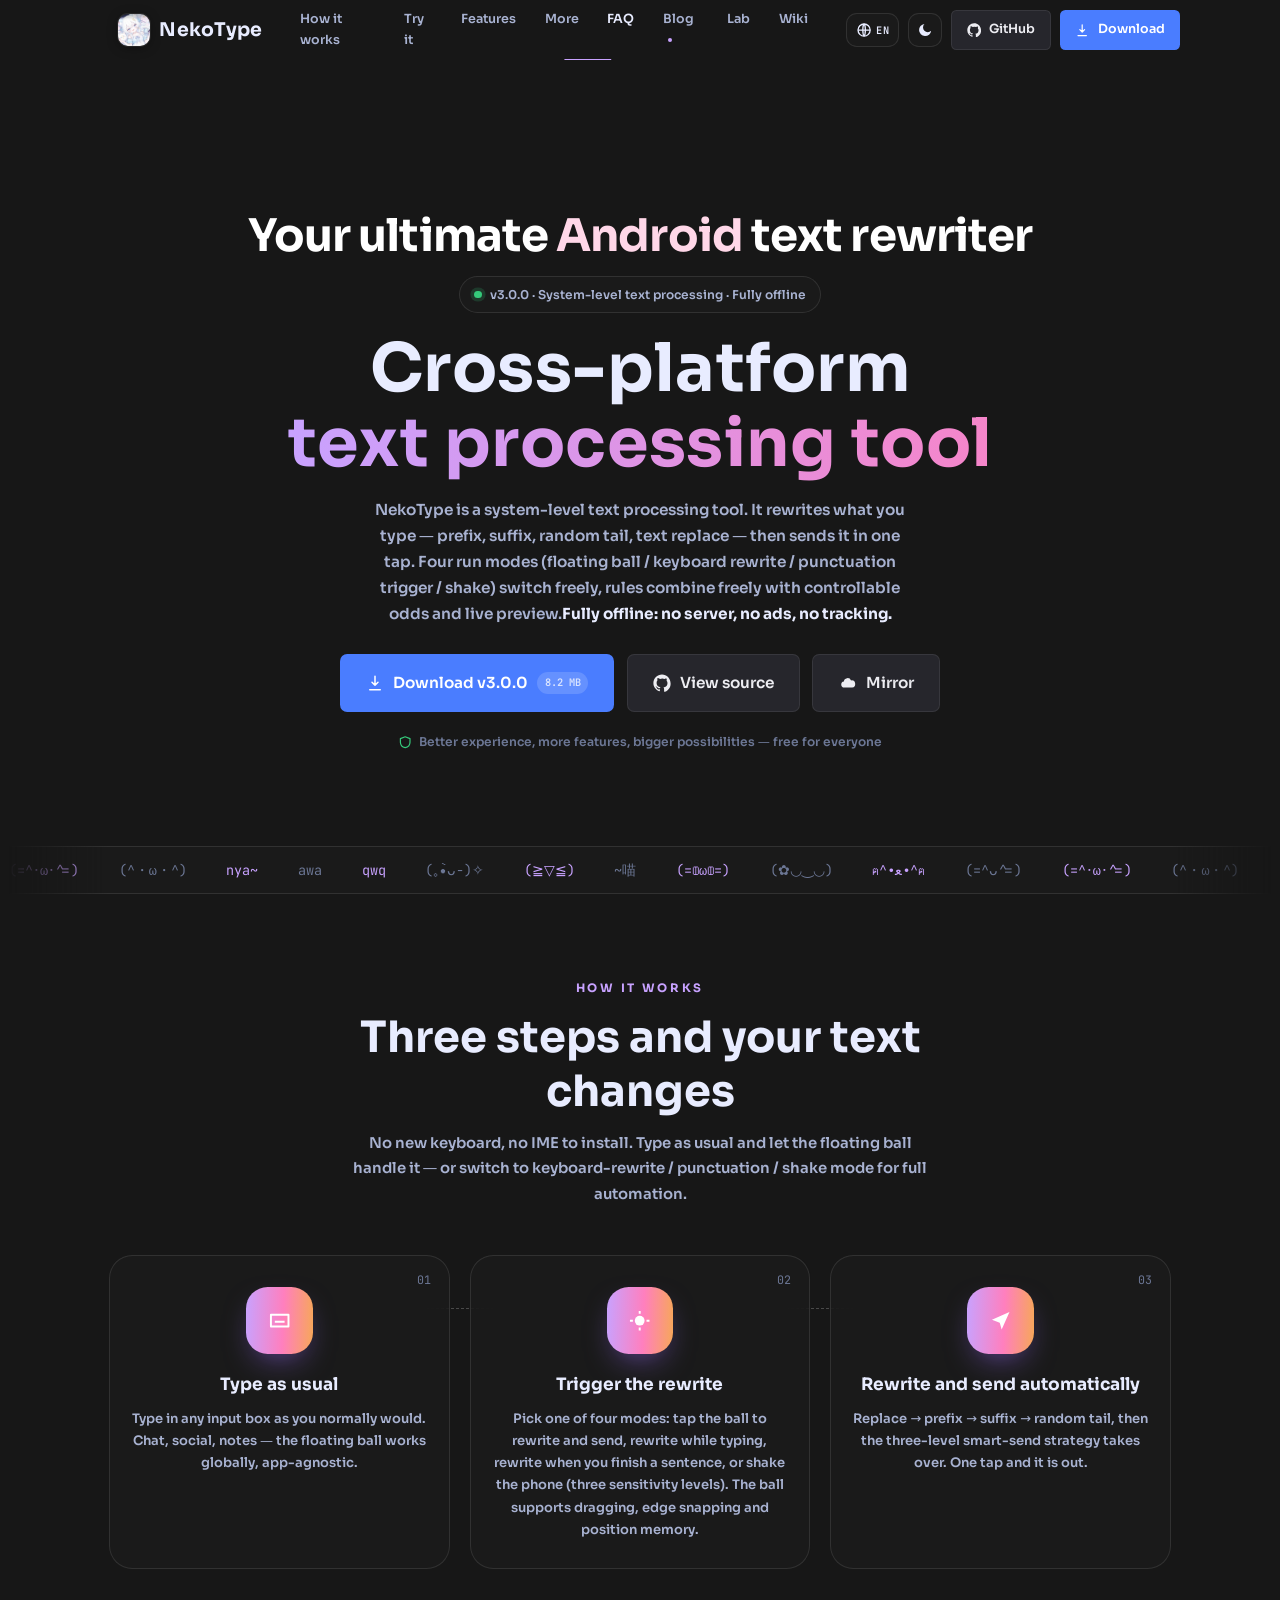
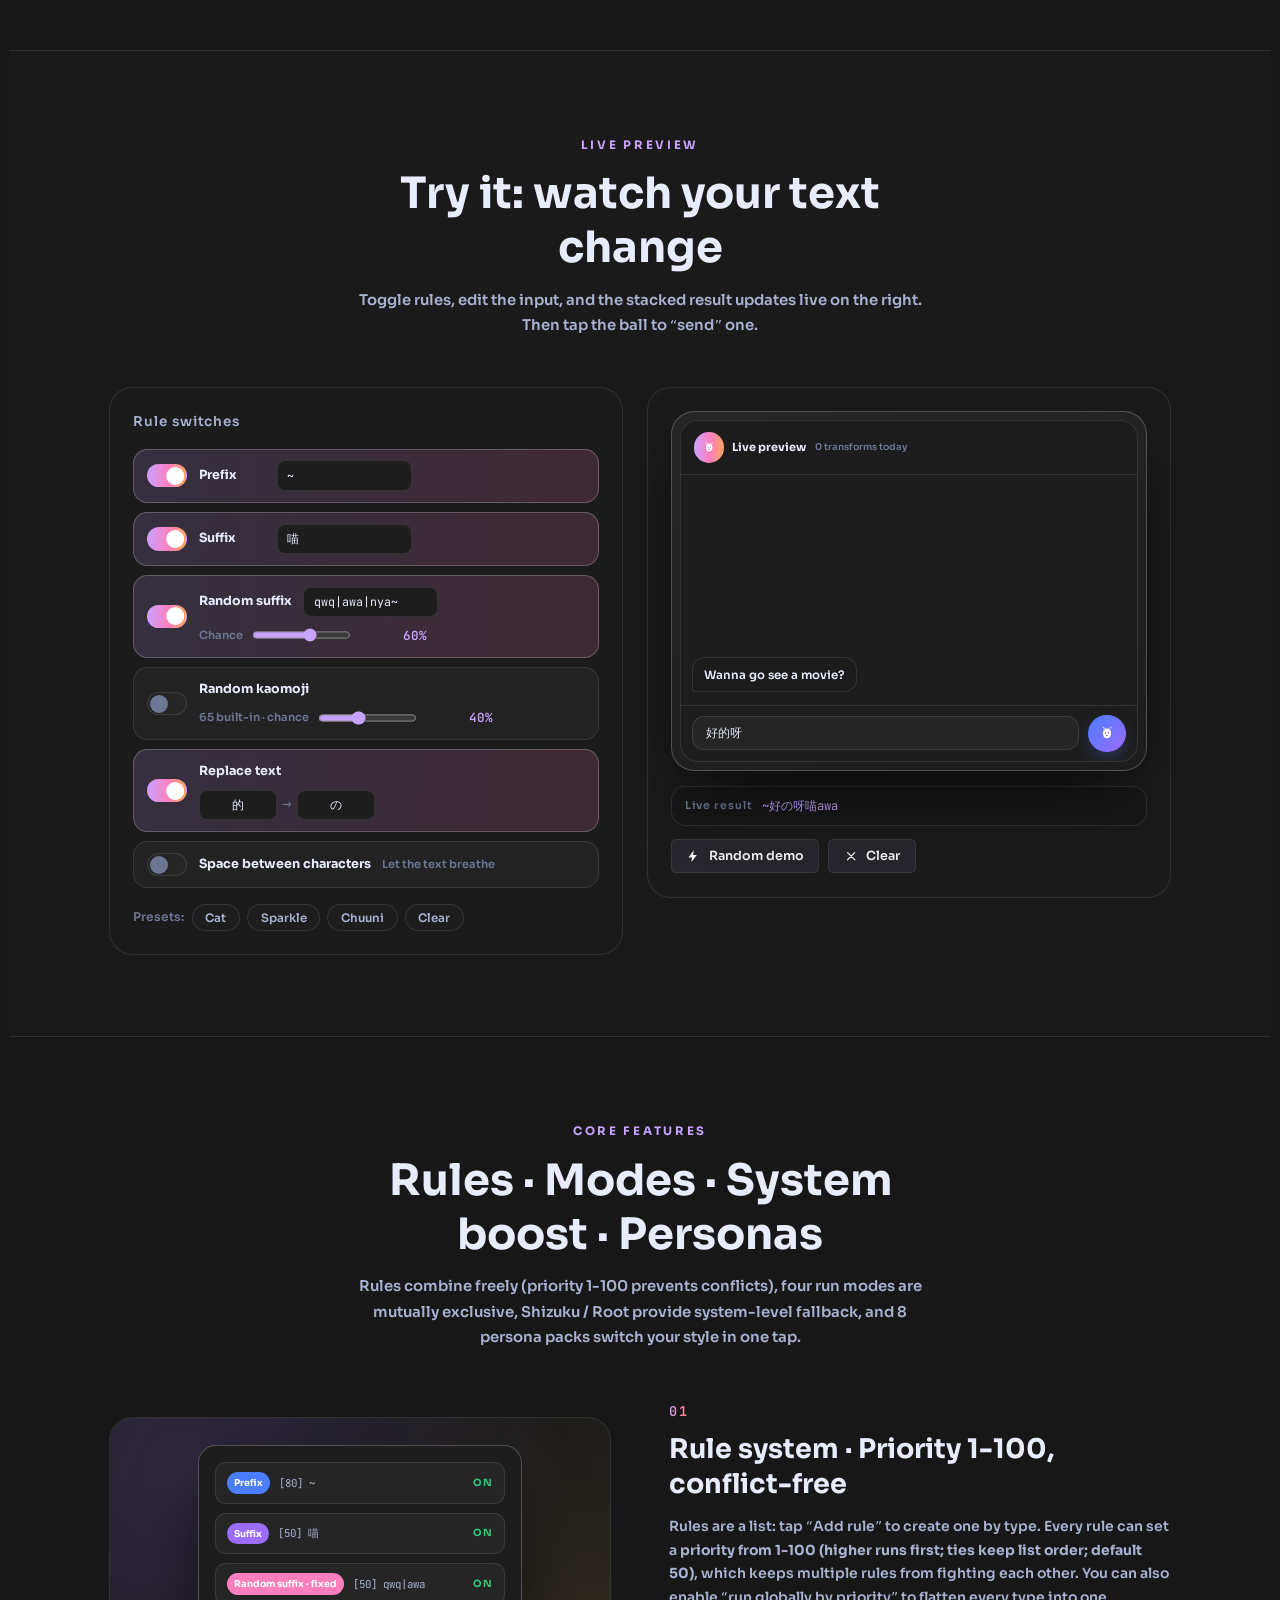
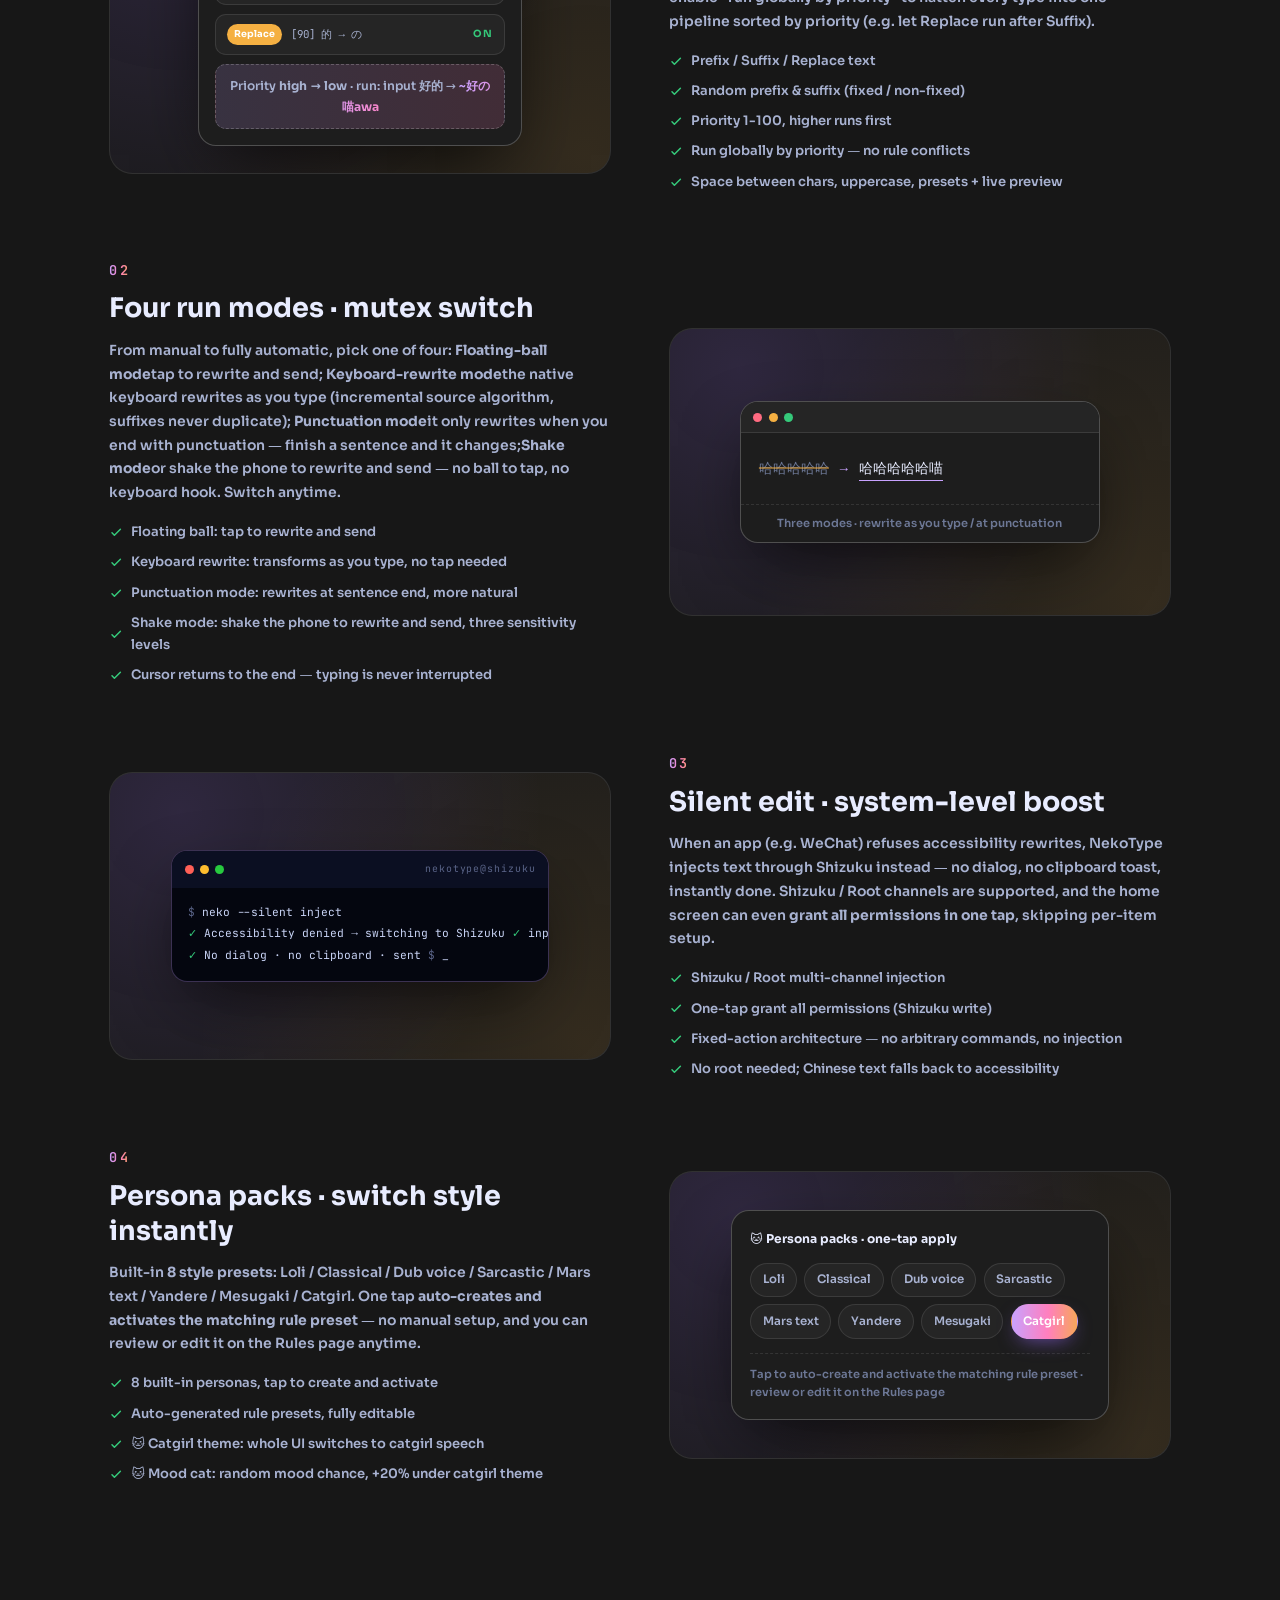
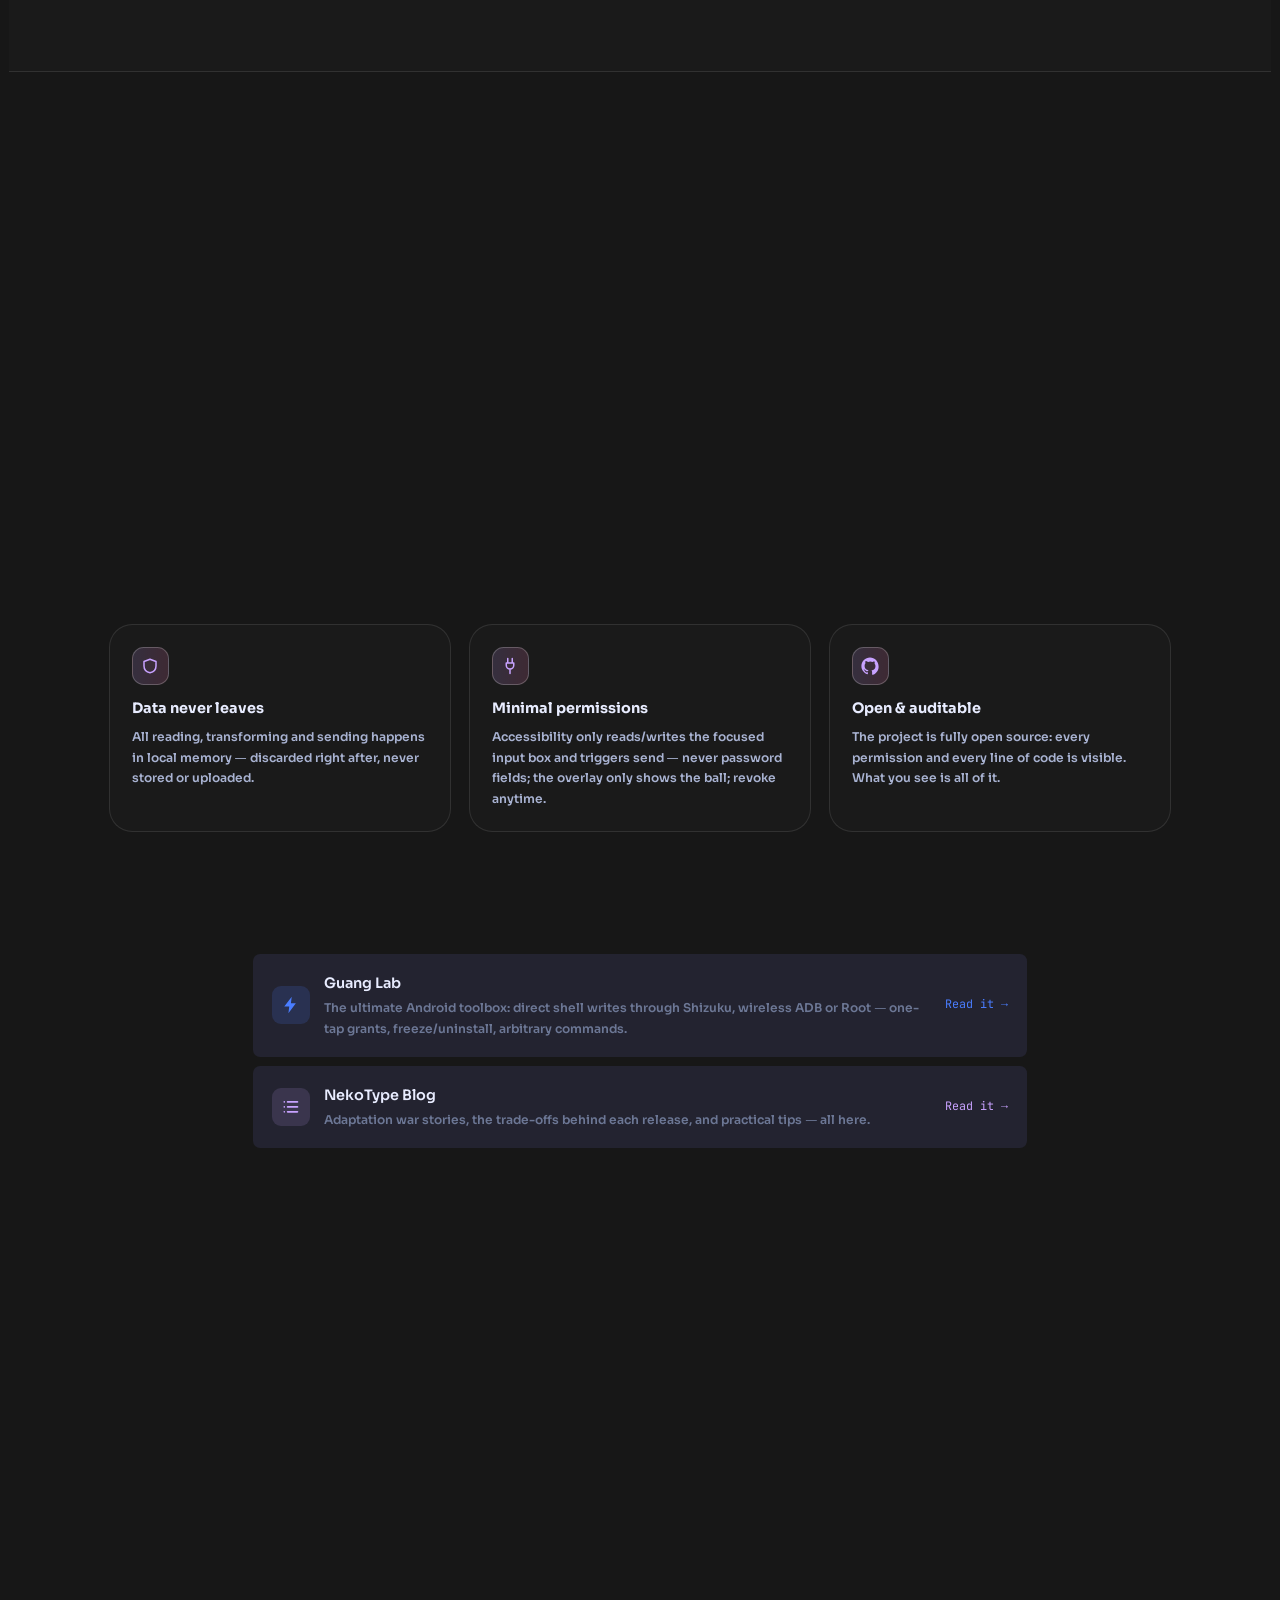
==== commit 55adc955: "docs(wiki): 标题改为 NekoType Wiki（去掉新手手册），顶栏标签、页脚、meta 同步；如何开始表格改书面表头与章节名" ====
--- a/index.html
+++ b/index.html
@@ -22,16 +22,16 @@
   <meta property="og:type" content="website" />
 
   <!-- 标签页图标 = NekoType 自己的图标（assets/index.jpg 缩小版，原图 247KB 不能直接当 favicon） -->
-  <link rel="icon" type="image/png" sizes="32x32" href="assets/icon-32.png?v=2.9.1.60" />
-  <link rel="icon" type="image/png" sizes="48x48" href="assets/icon-48.png?v=2.9.1.60" />
-  <link rel="icon" type="image/png" sizes="192x192" href="assets/icon-192.png?v=2.9.1.60" />
-  <link rel="apple-touch-icon" sizes="180x180" href="assets/icon-180.png?v=2.9.1.60" />
+  <link rel="icon" type="image/png" sizes="32x32" href="assets/icon-32.png?v=2.9.1.62" />
+  <link rel="icon" type="image/png" sizes="48x48" href="assets/icon-48.png?v=2.9.1.62" />
+  <link rel="icon" type="image/png" sizes="192x192" href="assets/icon-192.png?v=2.9.1.62" />
+  <link rel="apple-touch-icon" sizes="180x180" href="assets/icon-180.png?v=2.9.1.62" />
 
   <!-- 字体全部自托管在 assets/fonts/，不再依赖 fonts.googleapis.com（国内打不开） -->
 
   <!-- 首屏用到的两个字重：提前拉，别等布局后才发现要字体 -->
   <link rel="preload" as="font" type="font/woff2" crossorigin href="assets/fonts/sora-700.woff2" />
-  <link rel="stylesheet" href="assets/css/style.css?v=2.9.1.60" />
+  <link rel="stylesheet" href="assets/css/style.css?v=2.9.1.62" />
 </head>
 <body>
   <div class="loadbar" id="loadBar" aria-hidden="true"></div>
@@ -813,7 +813,7 @@
   <!-- i18n 词典 50KB：只给真的要用繁体/英文的访客加载，中文访客不必付这个成本 -->
   <script>
   (function () {
-    var KEY = 'neko-lang', src = 'assets/js/i18n.js?v=2.9.1.60';
+    var KEY = 'neko-lang', src = 'assets/js/i18n.js?v=2.9.1.62';
     function detect() {
       var l = (navigator.language || 'zh-Hans').toLowerCase();
       if (l.indexOf('zh') === 0) return /hant|tw|hk|mo/.test(l) ? 'zh-Hant' : 'zh-Hans';
@@ -855,7 +855,7 @@
     }, true);
   })();
   </script>
-  <script src="assets/js/swarm.js?v=2.9.1.60" defer data-swarm-auto></script>
-  <script src="assets/js/main.js?v=2.9.1.60" defer></script>
+  <script src="assets/js/swarm.js?v=2.9.1.62" defer data-swarm-auto></script>
+  <script src="assets/js/main.js?v=2.9.1.62" defer></script>
 </body>
 </html>
